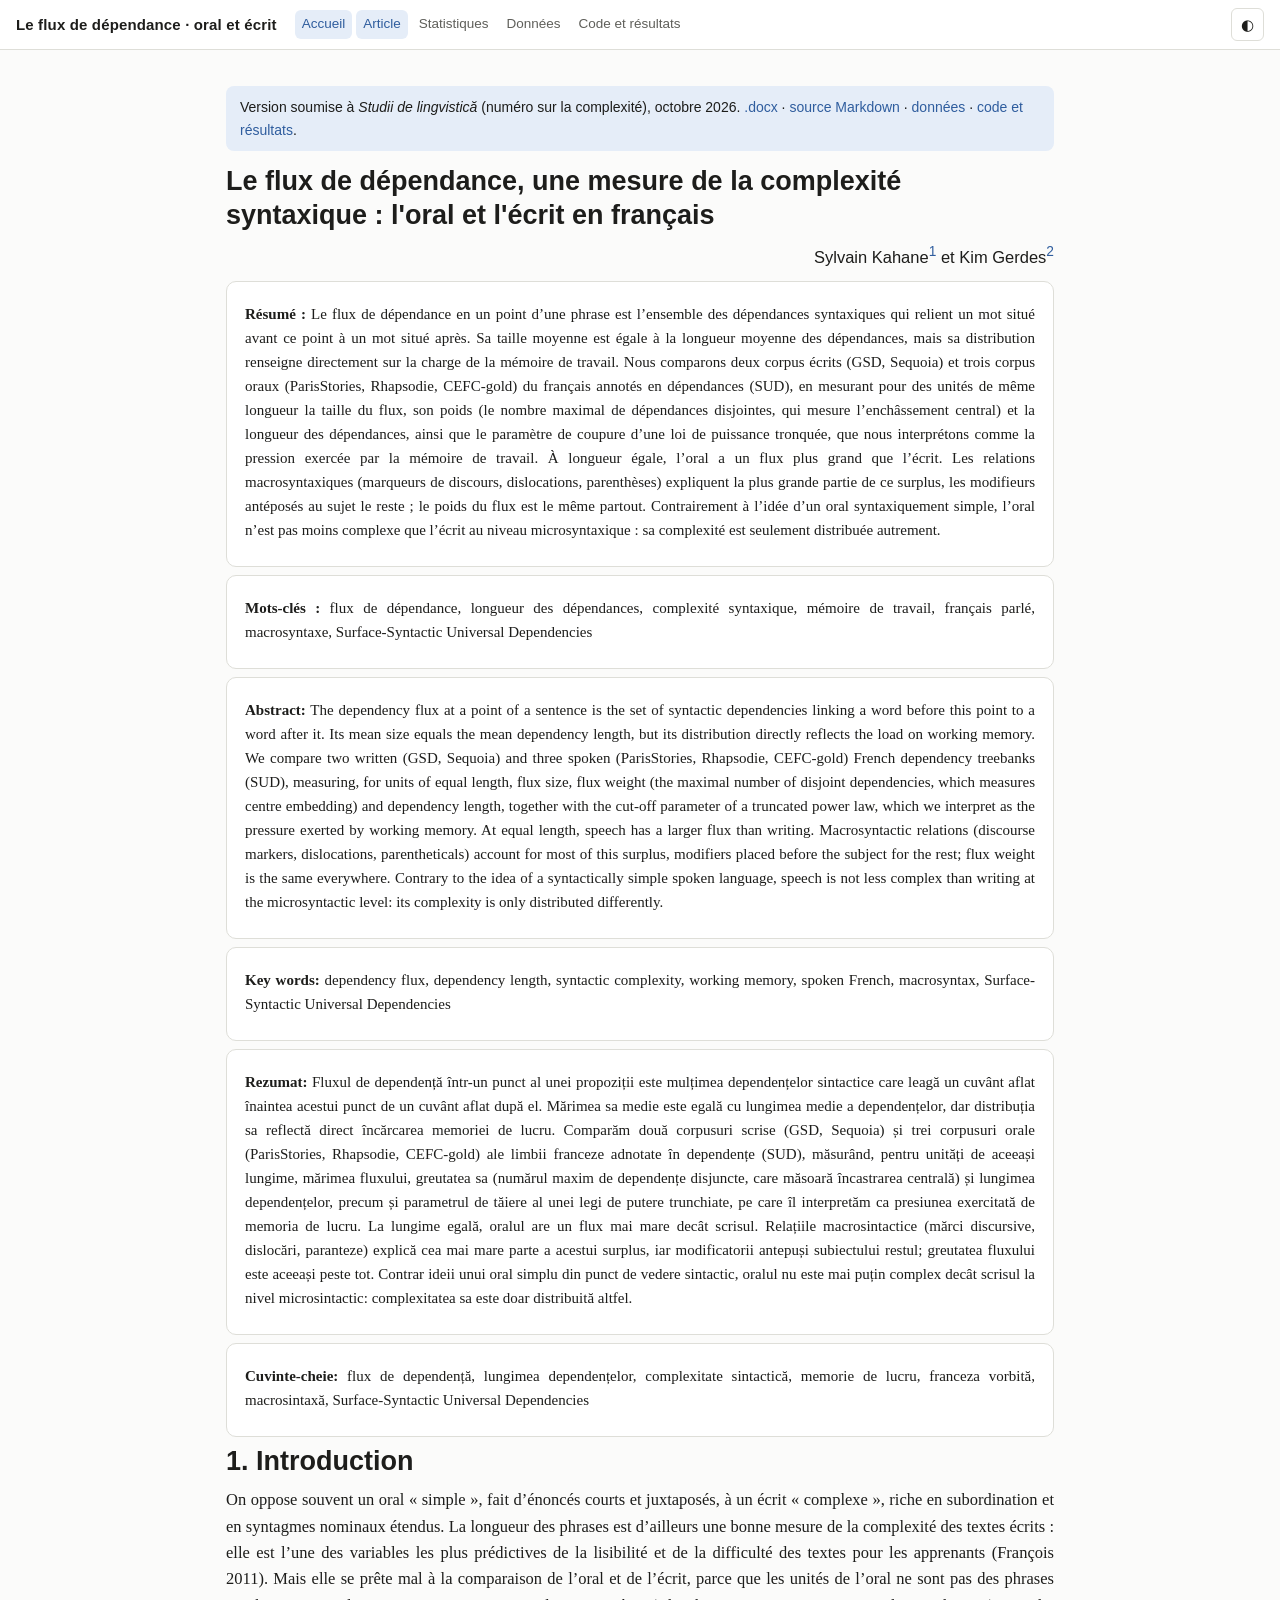
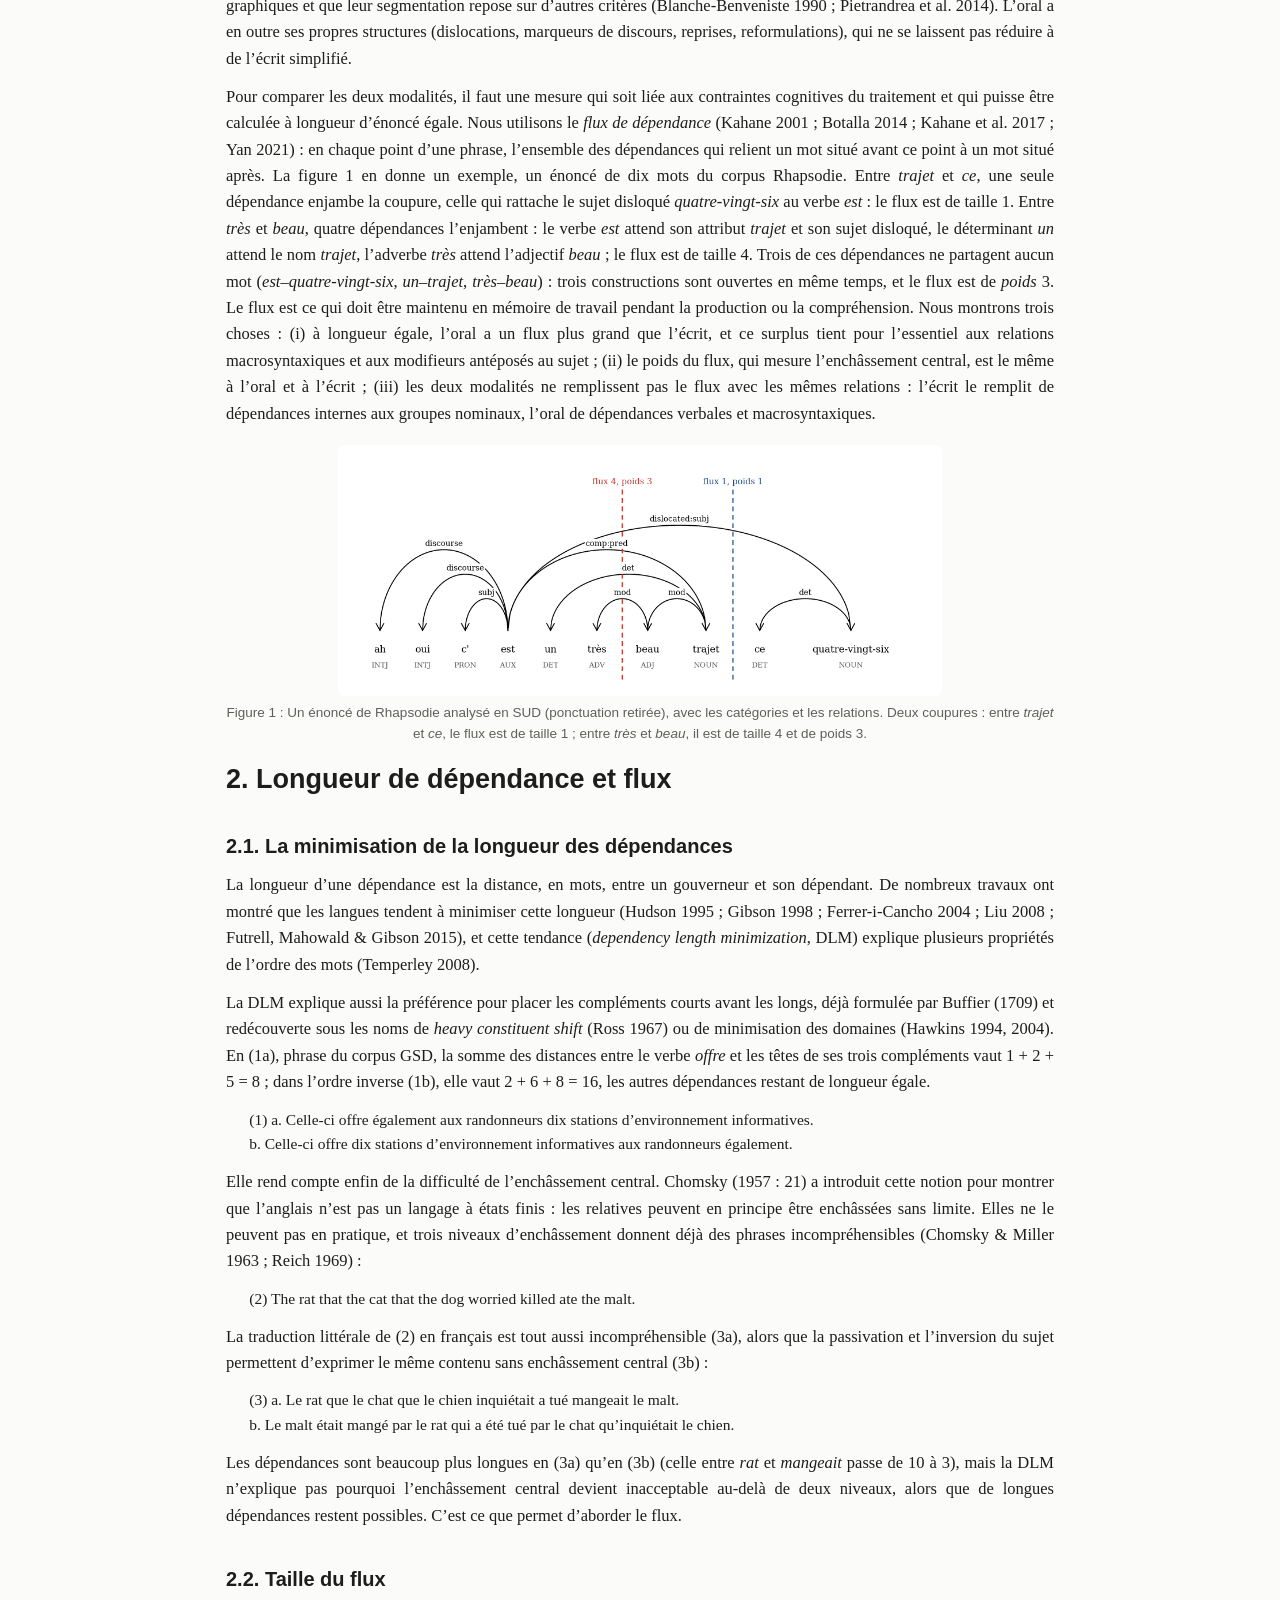
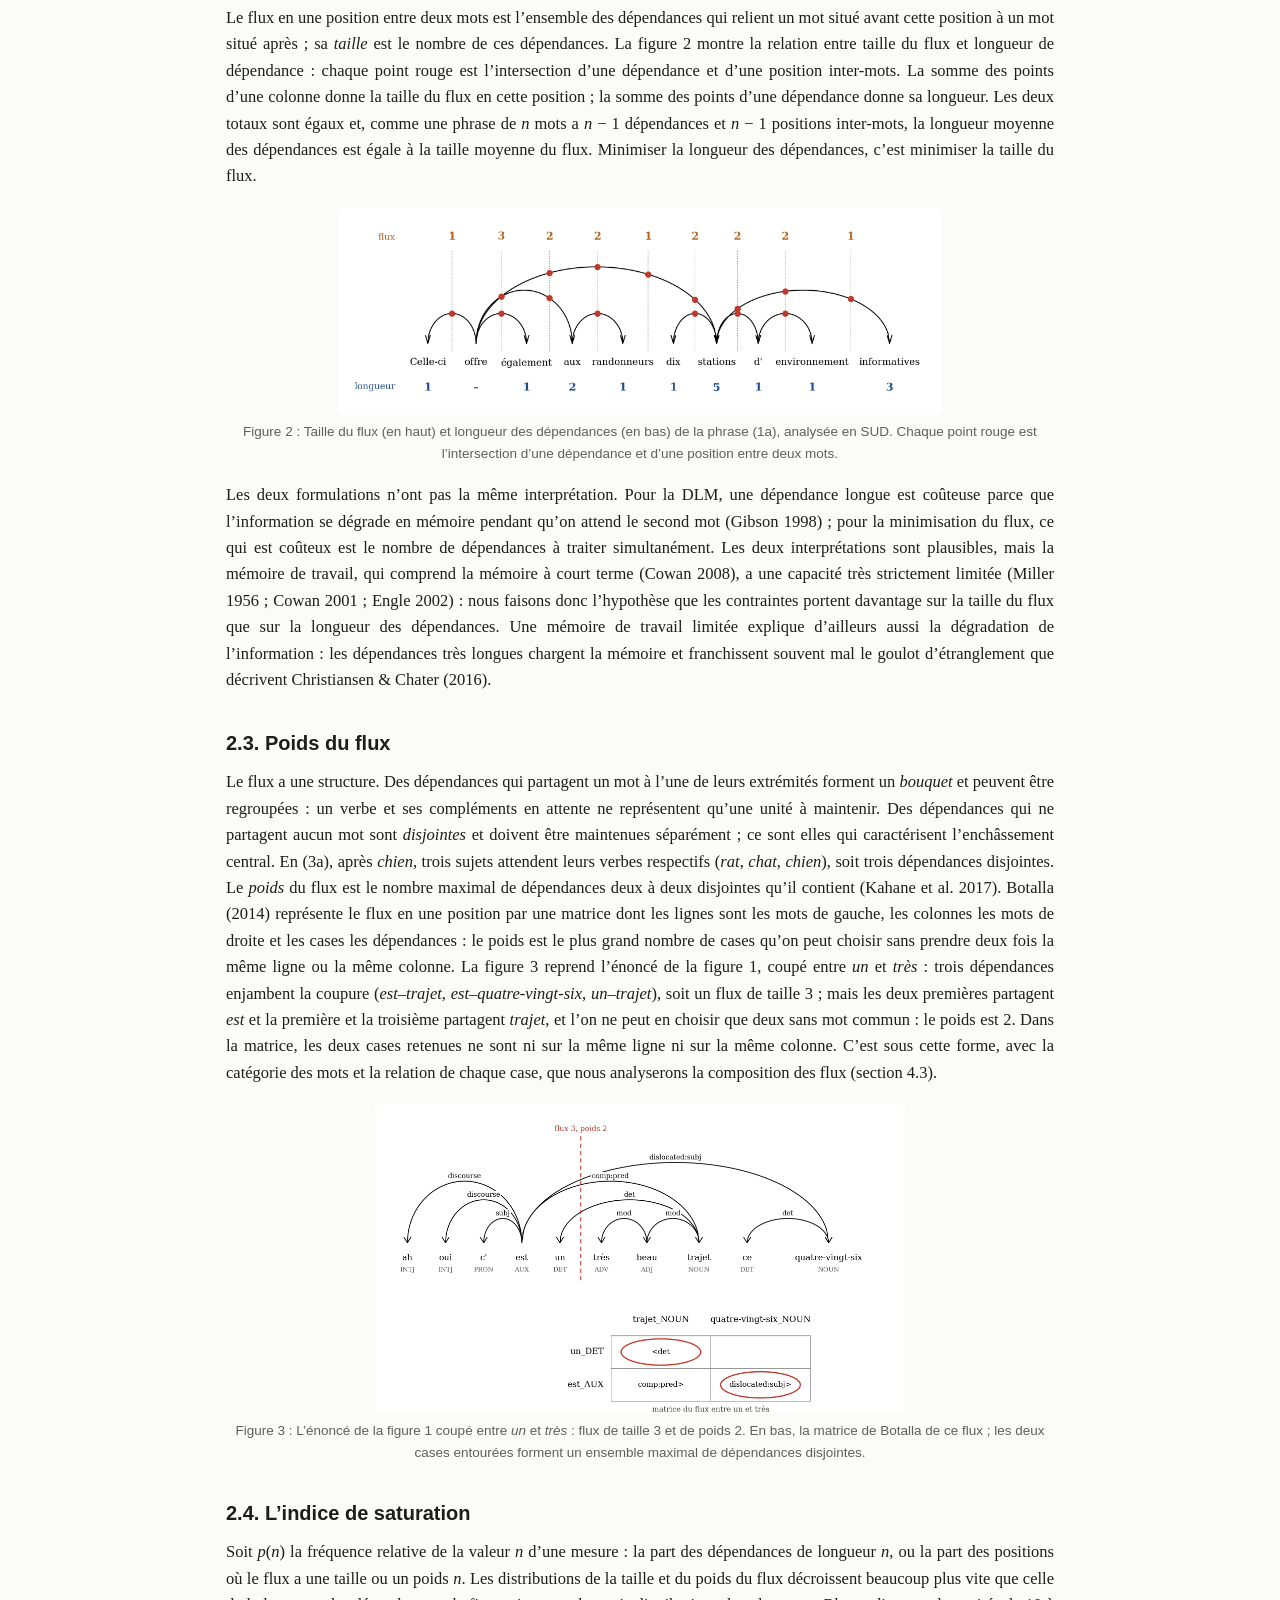
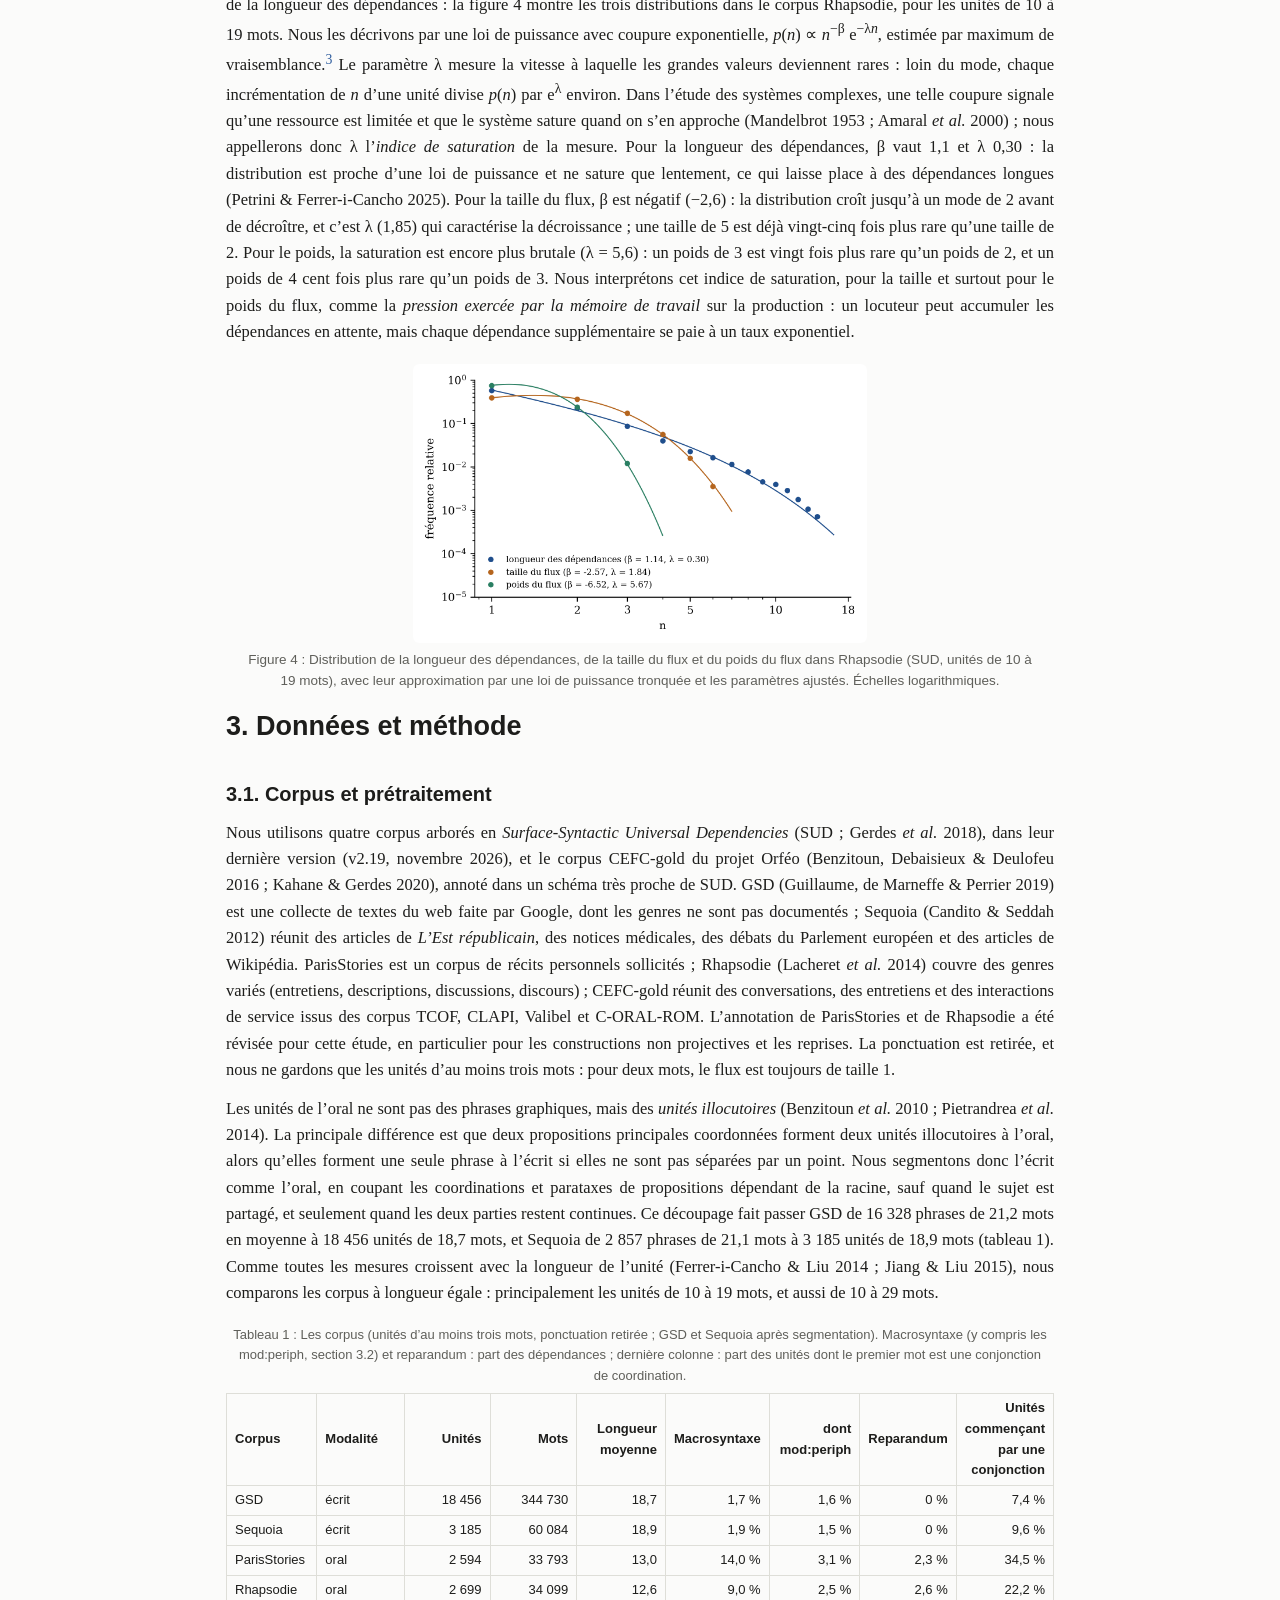
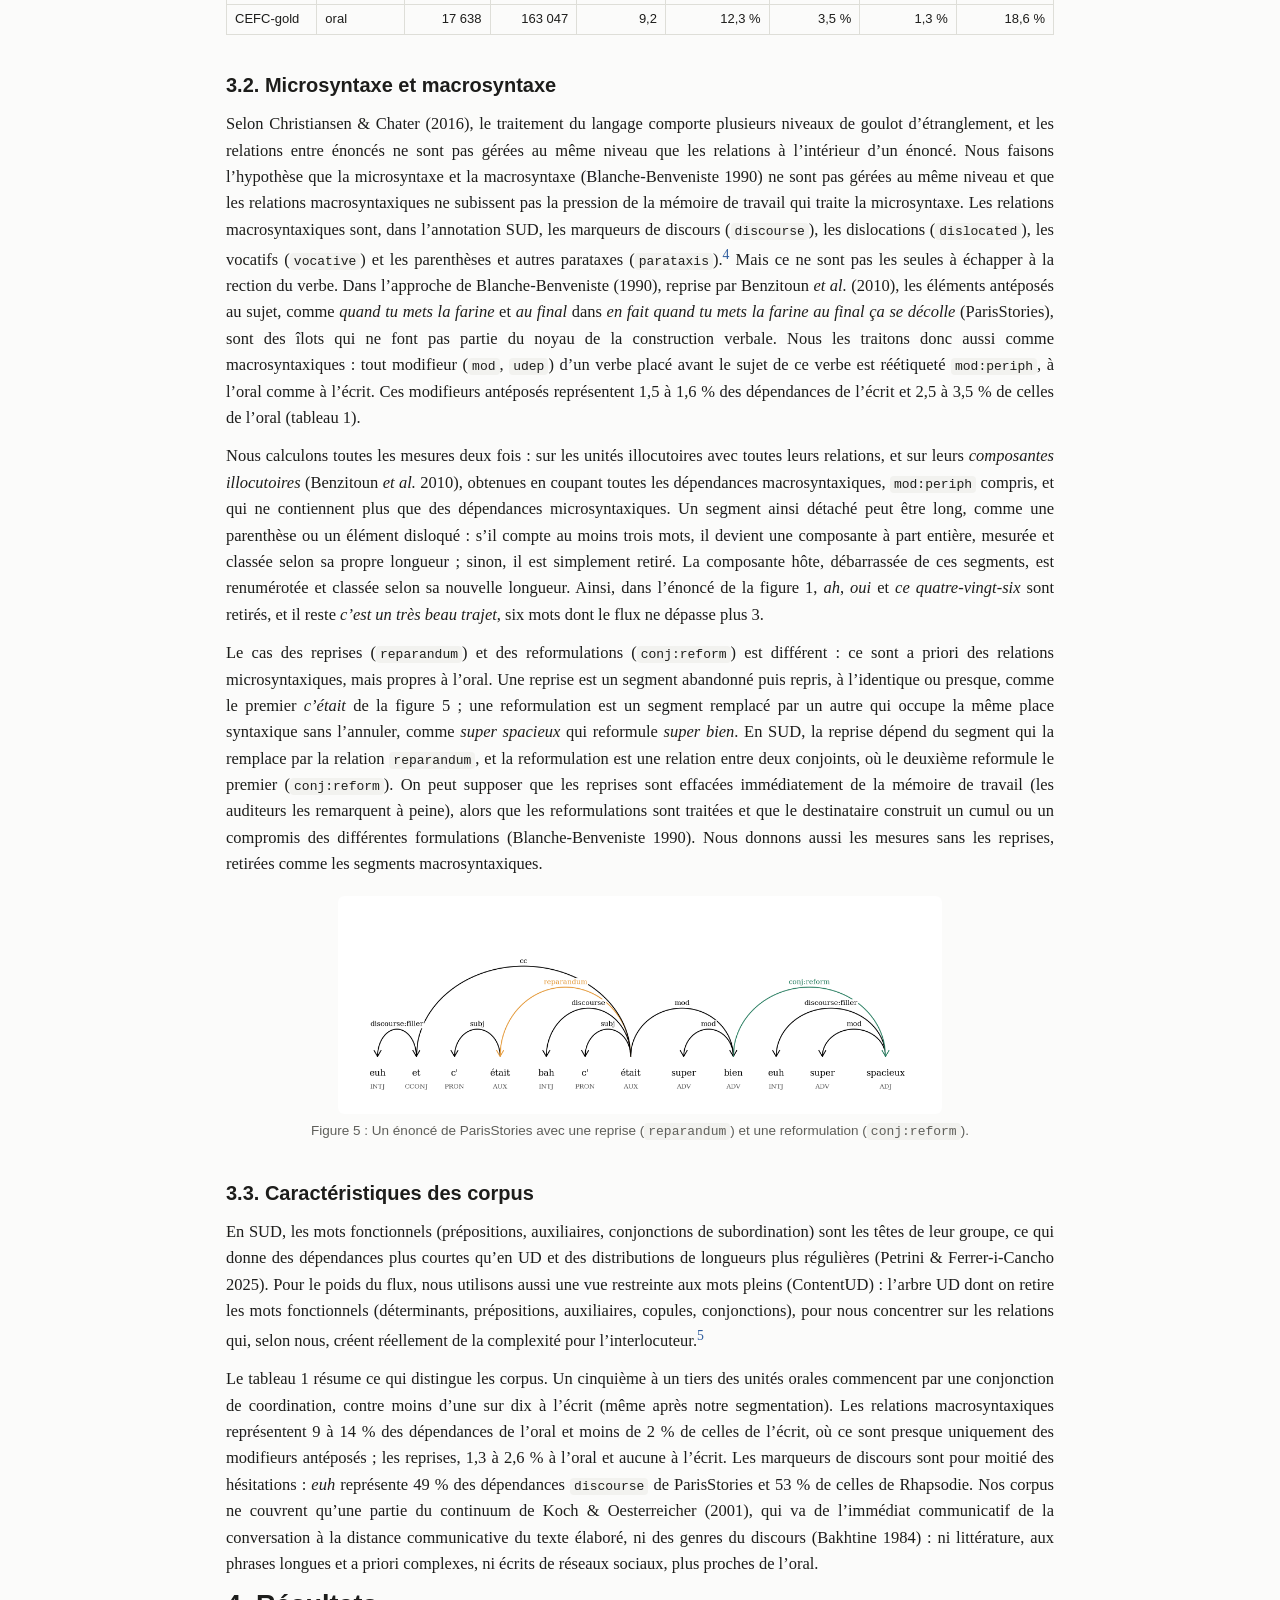
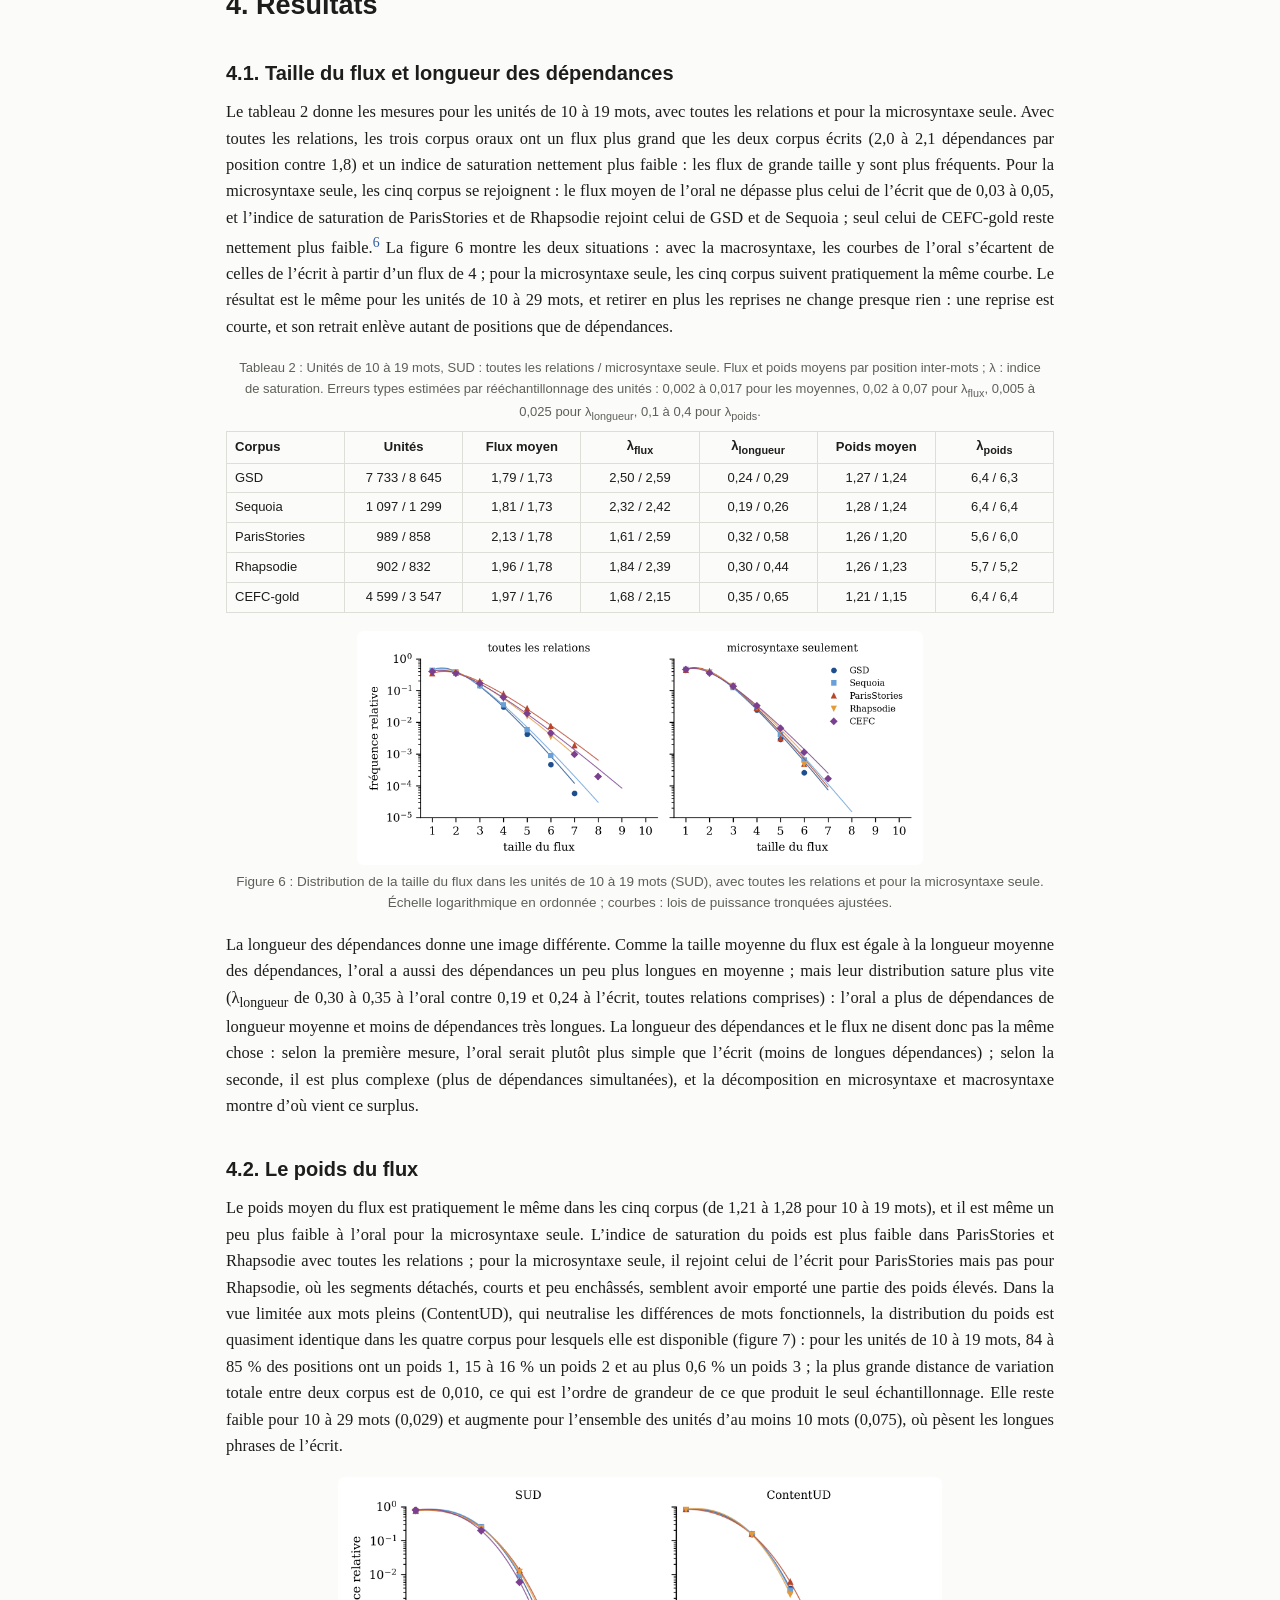
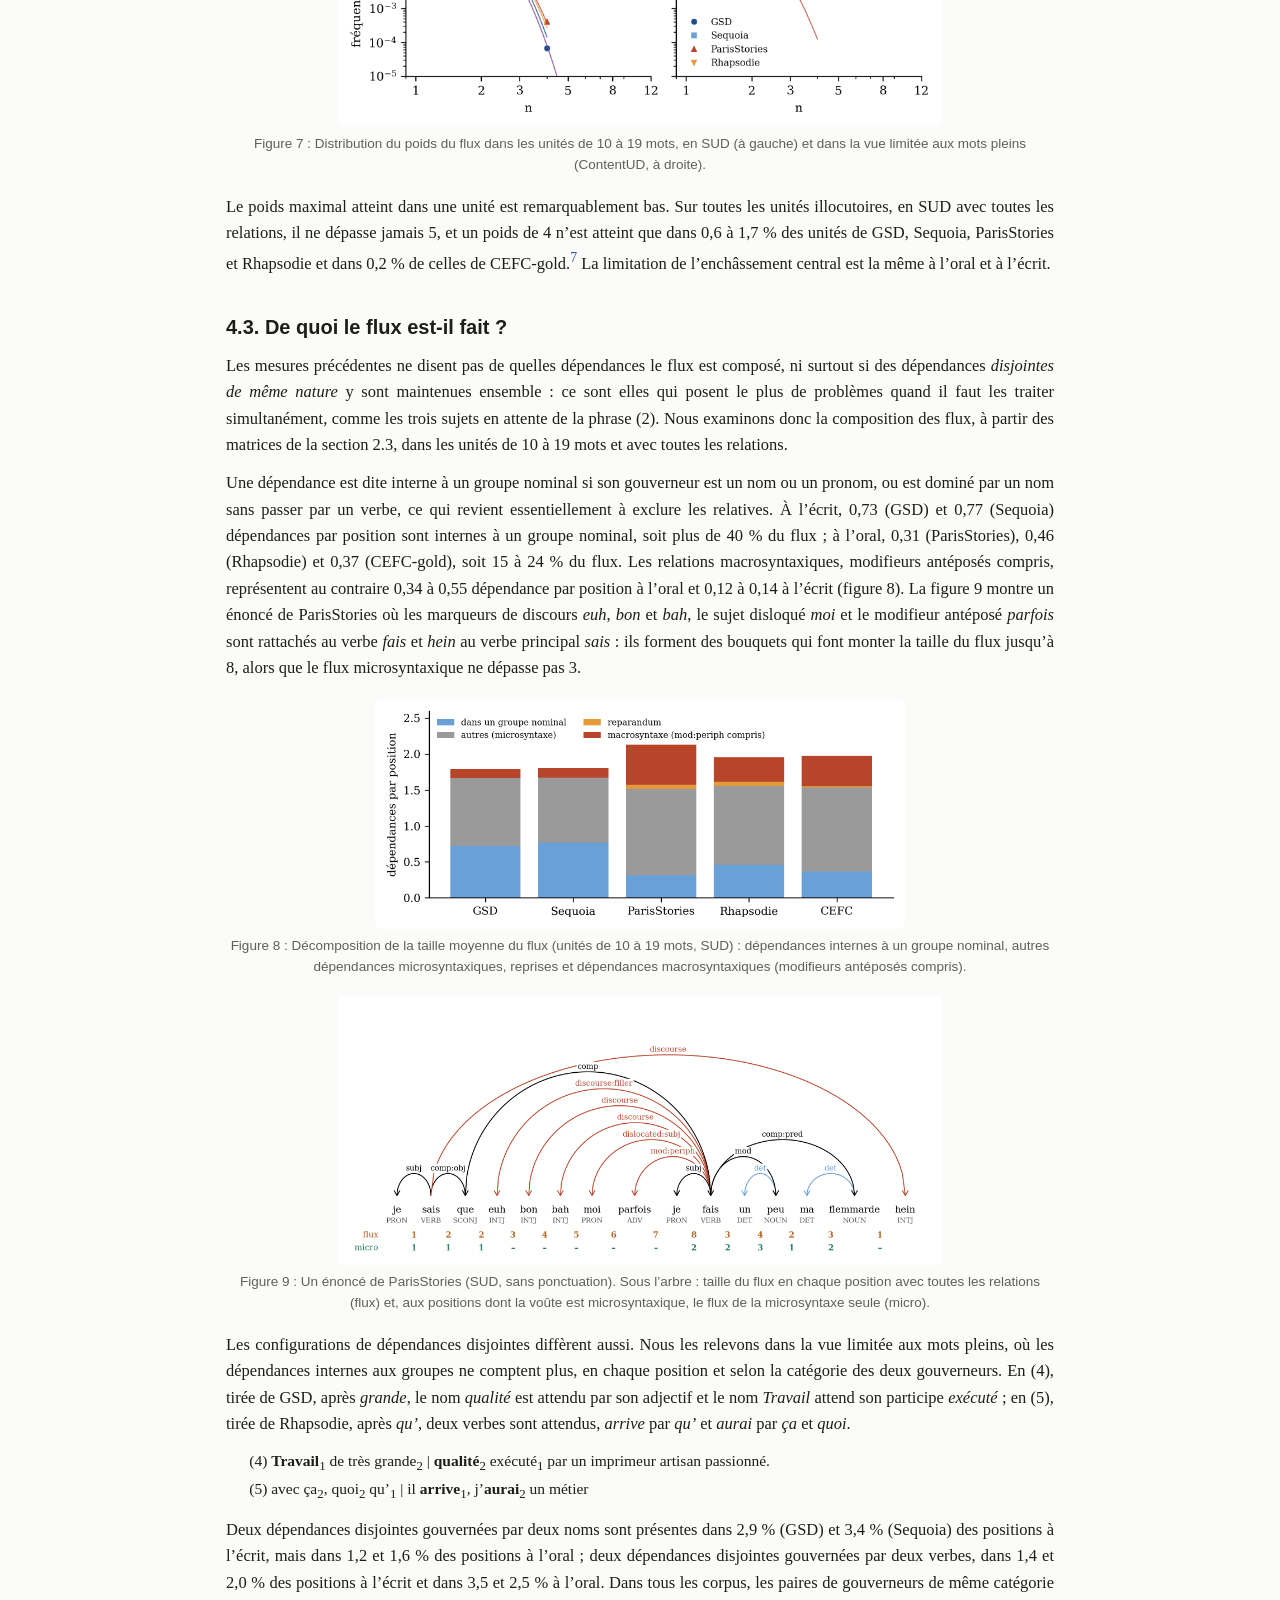
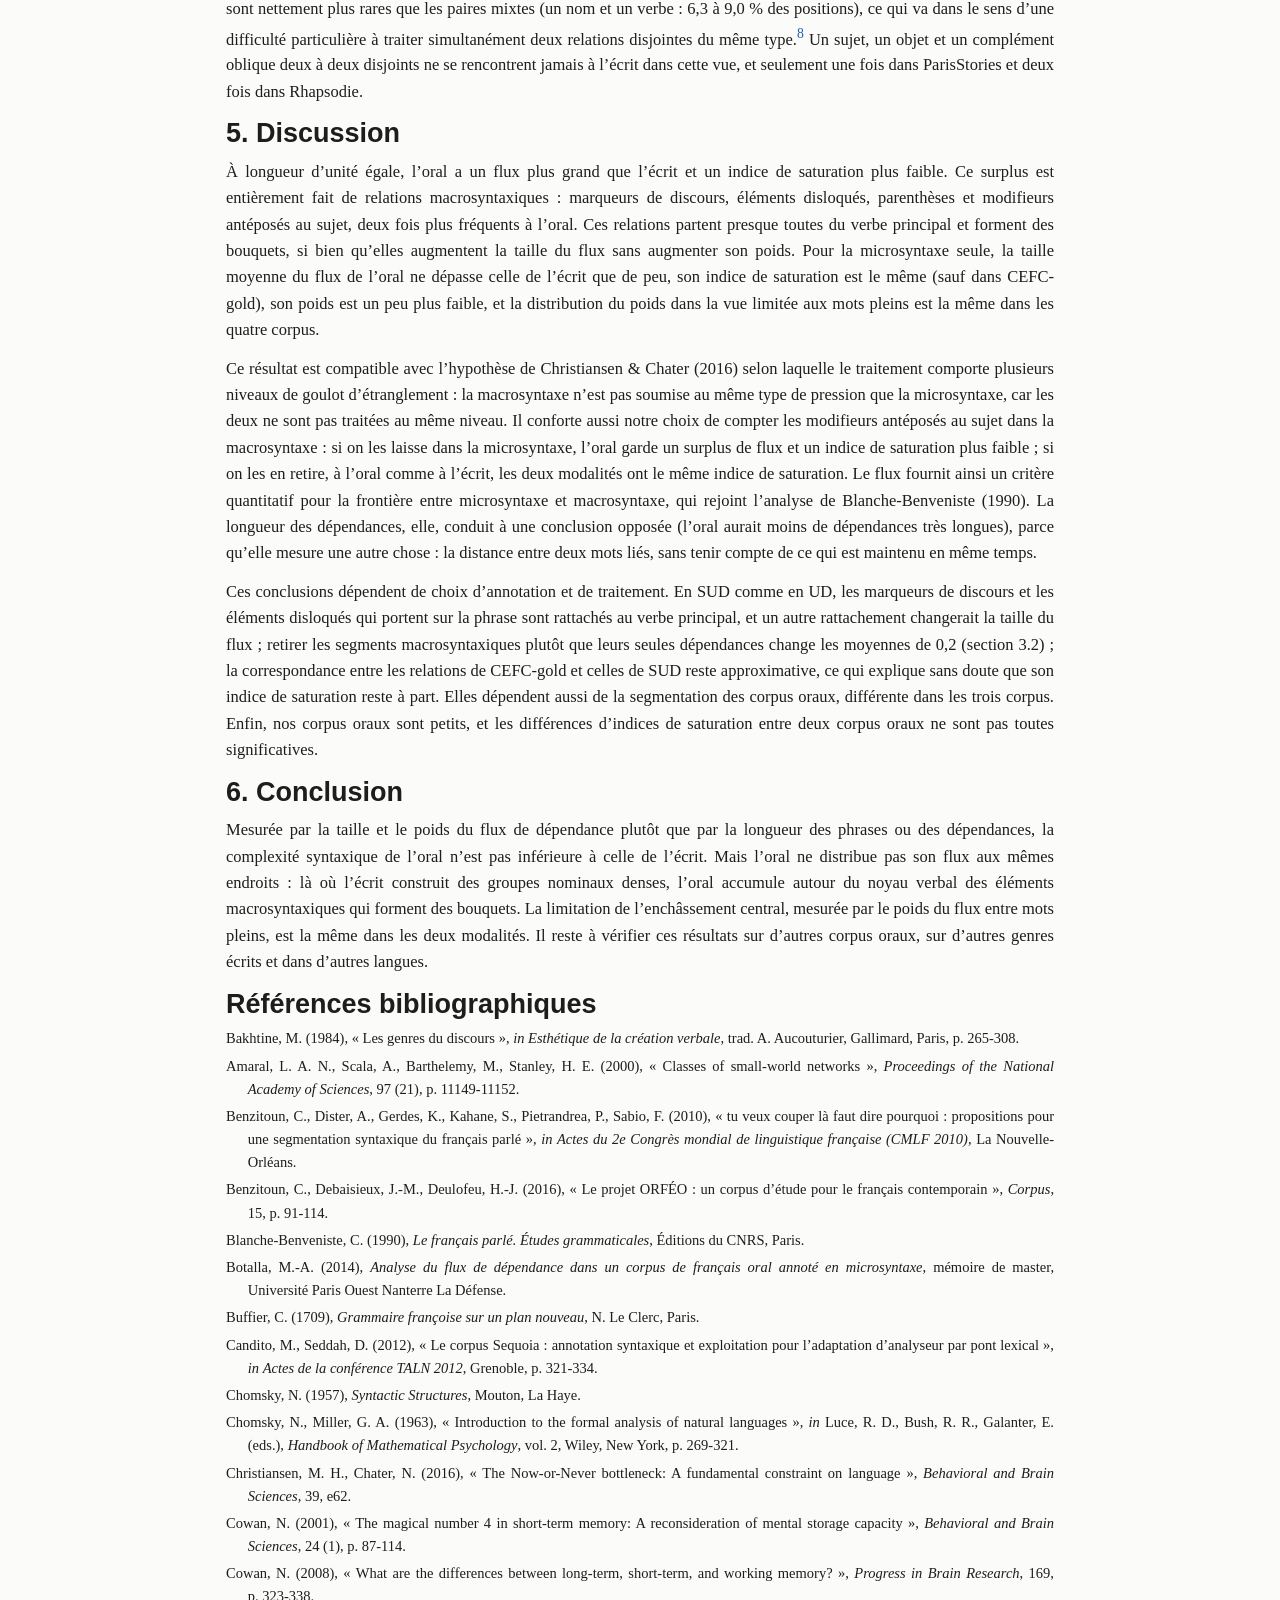
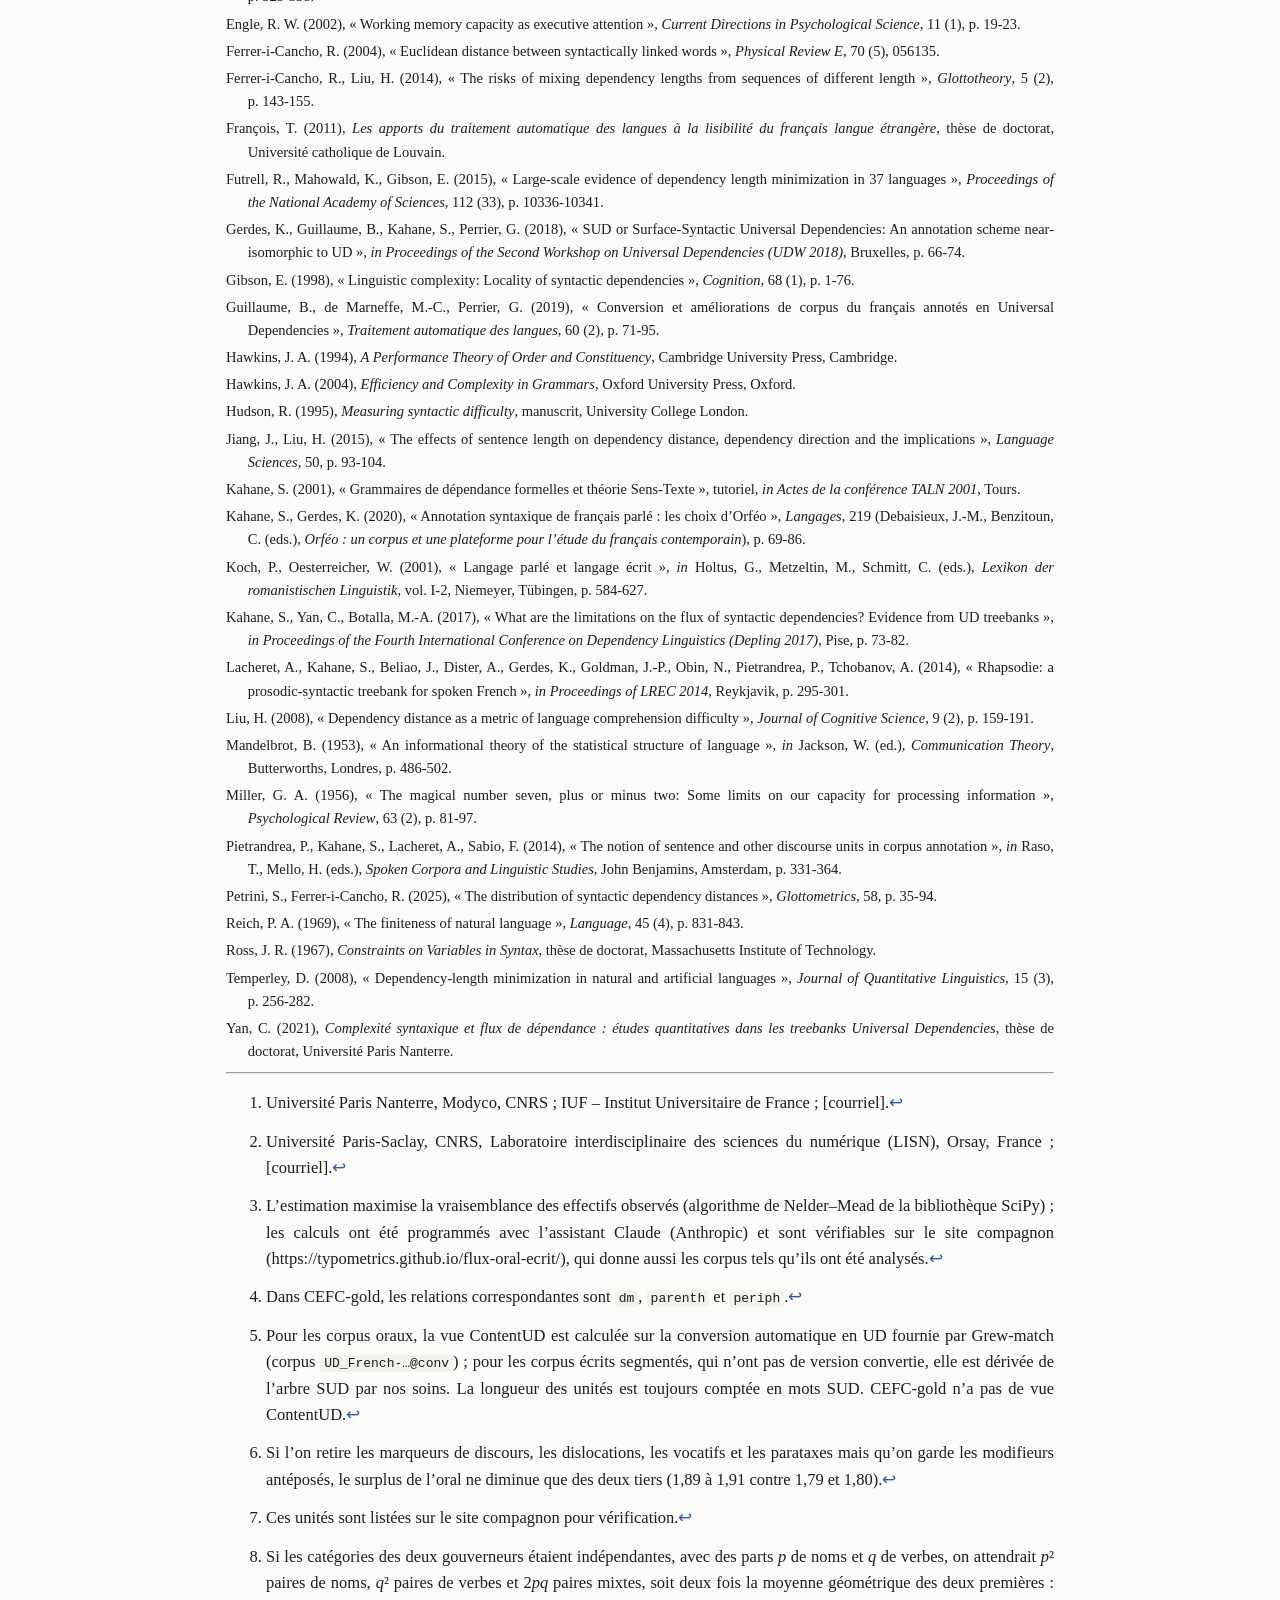
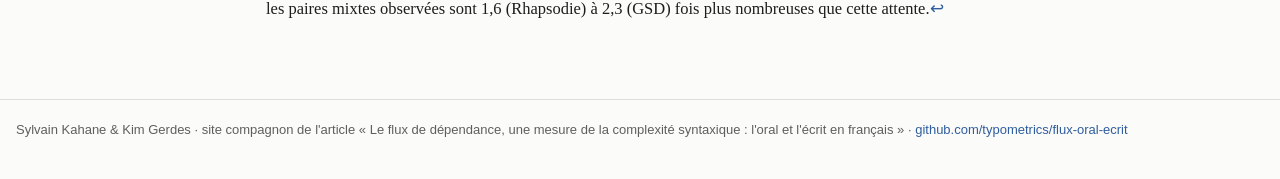
==== article/index.html @ f62b186f "Companion site of « Le flux de dépendance : l'oral et l'écrit en français » (article, data, code, re" ====
<!doctype html>
<html lang="fr">
<head>
<meta charset="utf-8"><meta name="viewport" content="width=device-width,initial-scale=1">
<title>Le flux de dépendance, une mesure de la complexité syntaxique : l'oral et l'écrit en français</title>
<link rel="stylesheet" href="../assets/style.css">
<script src="../assets/build.js"></script>
<script src="../assets/common.js"></script>

<style>
  .paper p { text-align: justify; hyphens: auto; }
  .paper img { max-width: 100%; display: block; margin: 0 auto; background: #fff; border-radius: 6px; }
  .paper .authors p { text-align: right; font-family: var(--sans); }
  .paper .abstract { font-size: 15px; margin: 8px 0; }
  .paper .ex { margin: 12px 0 12px 1.5em; font-size: 15.5px; }
  .paper .refs p { padding-left: 1.5em; text-indent: -1.5em; font-size: 14.5px; margin: 4px 0; }
  .paper table { border-collapse: collapse; font-family: var(--sans); font-size: 13px; margin: 10px auto; }
  .paper table td, .paper table th { border: 1px solid var(--border); padding: 4px 8px; }
  .paper table caption { caption-side: top; font-family: var(--sans); font-size: 13px; color: var(--muted); padding: 6px; }
  .paper figcaption { text-align: center; }
  .paper section.footnotes { font-size: 14px; border-top: 1px solid var(--border); margin-top: 24px; }
  table.t { border-collapse: collapse; font-family: var(--sans); font-size: 14px; }
  table.t td, table.t th { border: 1px solid var(--border); padding: 4px 10px; text-align: left; vertical-align: top; }
</style>
</head>
<body>
<main class="narrow paper">
<div class="note" style="font-family:var(--sans)">Version soumise à <i>Studii de lingvistică</i> (numéro sur la complexité), octobre 2026. <a href="article_flux_oral_ecrit.docx">.docx</a> · <a href="article.md">source Markdown</a> · <a href="../data/index.html">données</a> · <a href="../code/index.html">code et résultats</a>.</div><h1>Le flux de dépendance, une mesure de la complexité syntaxique : l'oral et l'écrit en français</h1>
<div class="authors">
<p>Sylvain Kahane<a href="#fn1" class="footnote-ref" id="fnref1" role="doc-noteref"><sup>1</sup></a> et Kim Gerdes<a href="#fn2" class="footnote-ref" id="fnref2" role="doc-noteref"><sup>2</sup></a></p>
</div>
<div class="abstract">
<p><strong>Résumé :</strong> Le flux de dépendance en un point d’une phrase est l’ensemble des dépendances syntaxiques qui relient un mot situé avant ce point à un mot situé après. Sa taille moyenne est égale à la longueur moyenne des dépendances, mais sa distribution renseigne directement sur la charge de la mémoire de travail. Nous comparons deux corpus écrits (GSD, Sequoia) et trois corpus oraux (ParisStories, Rhapsodie, CEFC-gold) du français annotés en dépendances (SUD), en mesurant pour des unités de même longueur la taille du flux, son poids (le nombre maximal de dépendances disjointes, qui mesure l’enchâssement central) et la longueur des dépendances, ainsi que le paramètre de coupure d’une loi de puissance tronquée, que nous interprétons comme la pression exercée par la mémoire de travail. À longueur égale, l’oral a un flux plus grand que l’écrit. Les relations macrosyntaxiques (marqueurs de discours, dislocations, parenthèses) expliquent la plus grande partie de ce surplus, les modifieurs antéposés au sujet le reste ; le poids du flux est le même partout. Contrairement à l’idée d’un oral syntaxiquement simple, l’oral n’est pas moins complexe que l’écrit au niveau microsyntaxique : sa complexité est seulement distribuée autrement.</p>
</div>
<div class="abstract">
<p><strong>Mots-clés :</strong> flux de dépendance, longueur des dépendances, complexité syntaxique, mémoire de travail, français parlé, macrosyntaxe, Surface-Syntactic Universal Dependencies</p>
</div>
<div class="abstract">
<p><strong>Abstract:</strong> The dependency flux at a point of a sentence is the set of syntactic dependencies linking a word before this point to a word after it. Its mean size equals the mean dependency length, but its distribution directly reflects the load on working memory. We compare two written (GSD, Sequoia) and three spoken (ParisStories, Rhapsodie, CEFC-gold) French dependency treebanks (SUD), measuring, for units of equal length, flux size, flux weight (the maximal number of disjoint dependencies, which measures centre embedding) and dependency length, together with the cut-off parameter of a truncated power law, which we interpret as the pressure exerted by working memory. At equal length, speech has a larger flux than writing. Macrosyntactic relations (discourse markers, dislocations, parentheticals) account for most of this surplus, modifiers placed before the subject for the rest; flux weight is the same everywhere. Contrary to the idea of a syntactically simple spoken language, speech is not less complex than writing at the microsyntactic level: its complexity is only distributed differently.</p>
</div>
<div class="abstract">
<p><strong>Key words:</strong> dependency flux, dependency length, syntactic complexity, working memory, spoken French, macrosyntax, Surface-Syntactic Universal Dependencies</p>
</div>
<div class="abstract">
<p><strong>Rezumat:</strong> Fluxul de dependență într-un punct al unei propoziții este mulțimea dependențelor sintactice care leagă un cuvânt aflat înaintea acestui punct de un cuvânt aflat după el. Mărimea sa medie este egală cu lungimea medie a dependențelor, dar distribuția sa reflectă direct încărcarea memoriei de lucru. Comparăm două corpusuri scrise (GSD, Sequoia) și trei corpusuri orale (ParisStories, Rhapsodie, CEFC-gold) ale limbii franceze adnotate în dependențe (SUD), măsurând, pentru unități de aceeași lungime, mărimea fluxului, greutatea sa (numărul maxim de dependențe disjuncte, care măsoară încastrarea centrală) și lungimea dependențelor, precum și parametrul de tăiere al unei legi de putere trunchiate, pe care îl interpretăm ca presiunea exercitată de memoria de lucru. La lungime egală, oralul are un flux mai mare decât scrisul. Relațiile macrosintactice (mărci discursive, dislocări, paranteze) explică cea mai mare parte a acestui surplus, iar modificatorii antepuși subiectului restul; greutatea fluxului este aceeași peste tot. Contrar ideii unui oral simplu din punct de vedere sintactic, oralul nu este mai puțin complex decât scrisul la nivel microsintactic: complexitatea sa este doar distribuită altfel.</p>
</div>
<div class="abstract">
<p><strong>Cuvinte-cheie:</strong> flux de dependență, lungimea dependențelor, complexitate sintactică, memorie de lucru, franceza vorbită, macrosintaxă, Surface-Syntactic Universal Dependencies</p>
</div>
<h1 id="introduction">1. Introduction</h1>
<p>On oppose souvent un oral « simple », fait d’énoncés courts et juxtaposés, à un écrit « complexe », riche en subordination et en syntagmes nominaux étendus. La longueur des phrases est d’ailleurs une bonne mesure de la complexité des textes écrits : elle est l’une des variables les plus prédictives de la lisibilité et de la difficulté des textes pour les apprenants (François 2011). Mais elle se prête mal à la comparaison de l’oral et de l’écrit, parce que les unités de l’oral ne sont pas des phrases graphiques et que leur segmentation repose sur d’autres critères (Blanche-Benveniste 1990 ; Pietrandrea et al. 2014). L’oral a en outre ses propres structures (dislocations, marqueurs de discours, reprises, reformulations), qui ne se laissent pas réduire à de l’écrit simplifié.</p>
<p>Pour comparer les deux modalités, il faut une mesure qui soit liée aux contraintes cognitives du traitement et qui puisse être calculée à longueur d’énoncé égale. Nous utilisons le <em>flux de dépendance</em> (Kahane 2001 ; Botalla 2014 ; Kahane et al. 2017 ; Yan 2021) : en chaque point d’une phrase, l’ensemble des dépendances qui relient un mot situé avant ce point à un mot situé après. La figure 1 en donne un exemple, un énoncé de dix mots du corpus Rhapsodie. Entre <em>trajet</em> et <em>ce</em>, une seule dépendance enjambe la coupure, celle qui rattache le sujet disloqué <em>quatre-vingt-six</em> au verbe <em>est</em> : le flux est de taille 1. Entre <em>très</em> et <em>beau</em>, quatre dépendances l’enjambent : le verbe <em>est</em> attend son attribut <em>trajet</em> et son sujet disloqué, le déterminant <em>un</em> attend le nom <em>trajet</em>, l’adverbe <em>très</em> attend l’adjectif <em>beau</em> ; le flux est de taille 4. Trois de ces dépendances ne partagent aucun mot (<em>est</em>–<em>quatre-vingt-six</em>, <em>un</em>–<em>trajet</em>, <em>très</em>–<em>beau</em>) : trois constructions sont ouvertes en même temps, et le flux est de <em>poids</em> 3. Le flux est ce qui doit être maintenu en mémoire de travail pendant la production ou la compréhension. Nous montrons trois choses : (i) à longueur égale, l’oral a un flux plus grand que l’écrit, et ce surplus tient pour l’essentiel aux relations macrosyntaxiques et aux modifieurs antéposés au sujet ; (ii) le poids du flux, qui mesure l’enchâssement central, est le même à l’oral et à l’écrit ; (iii) les deux modalités ne remplissent pas le flux avec les mêmes relations : l’écrit le remplit de dépendances internes aux groupes nominaux, l’oral de dépendances verbales et macrosyntaxiques.</p>
<figure>
<img src="fig/fig_exemple.png" style="width:16cm" alt="Figure 1 : Un énoncé de Rhapsodie analysé en SUD (ponctuation retirée), avec les catégories et les relations. Deux coupures : entre trajet et ce, le flux est de taille 1 ; entre très et beau, il est de taille 4 et de poids 3." />
<figcaption aria-hidden="true">Figure 1 : Un énoncé de Rhapsodie analysé en SUD (ponctuation retirée), avec les catégories et les relations. Deux coupures : entre <em>trajet</em> et <em>ce</em>, le flux est de taille 1 ; entre <em>très</em> et <em>beau</em>, il est de taille 4 et de poids 3.</figcaption>
</figure>
<h1 id="longueur-de-dépendance-et-flux">2. Longueur de dépendance et flux</h1>
<h2 id="la-minimisation-de-la-longueur-des-dépendances">2.1. La minimisation de la longueur des dépendances</h2>
<p>La longueur d’une dépendance est la distance, en mots, entre un gouverneur et son dépendant. De nombreux travaux ont montré que les langues tendent à minimiser cette longueur (Hudson 1995 ; Gibson 1998 ; Ferrer-i-Cancho 2004 ; Liu 2008 ; Futrell, Mahowald &amp; Gibson 2015), et cette tendance (<em>dependency length minimization</em>, DLM) explique plusieurs propriétés de l’ordre des mots (Temperley 2008).</p>
<p>La DLM explique aussi la préférence pour placer les compléments courts avant les longs, déjà formulée par Buffier (1709) et redécouverte sous les noms de <em>heavy constituent shift</em> (Ross 1967) ou de minimisation des domaines (Hawkins 1994, 2004). En (1a), phrase du corpus GSD, la somme des distances entre le verbe <em>offre</em> et les têtes de ses trois compléments vaut 1 + 2 + 5 = 8 ; dans l’ordre inverse (1b), elle vaut 2 + 6 + 8 = 16, les autres dépendances restant de longueur égale.</p>
<div class="ex">
<p>(1) a. Celle-ci offre également aux randonneurs dix stations d’environnement informatives.<br />
b. Celle-ci offre dix stations d’environnement informatives aux randonneurs également.</p>
</div>
<p>Elle rend compte enfin de la difficulté de l’enchâssement central. Chomsky (1957 : 21) a introduit cette notion pour montrer que l’anglais n’est pas un langage à états finis : les relatives peuvent en principe être enchâssées sans limite. Elles ne le peuvent pas en pratique, et trois niveaux d’enchâssement donnent déjà des phrases incompréhensibles (Chomsky &amp; Miller 1963 ; Reich 1969) :</p>
<div class="ex">
<p>(2) The rat that the cat that the dog worried killed ate the malt.</p>
</div>
<p>La traduction littérale de (2) en français est tout aussi incompréhensible (3a), alors que la passivation et l’inversion du sujet permettent d’exprimer le même contenu sans enchâssement central (3b) :</p>
<div class="ex">
<p>(3) a. Le rat que le chat que le chien inquiétait a tué mangeait le malt.<br />
b. Le malt était mangé par le rat qui a été tué par le chat qu’inquiétait le chien.</p>
</div>
<p>Les dépendances sont beaucoup plus longues en (3a) qu’en (3b) (celle entre <em>rat</em> et <em>mangeait</em> passe de 10 à 3), mais la DLM n’explique pas pourquoi l’enchâssement central devient inacceptable au-delà de deux niveaux, alors que de longues dépendances restent possibles. C’est ce que permet d’aborder le flux.</p>
<h2 id="taille-du-flux">2.2. Taille du flux</h2>
<p>Le flux en une position entre deux mots est l’ensemble des dépendances qui relient un mot situé avant cette position à un mot situé après ; sa <em>taille</em> est le nombre de ces dépendances. La figure 2 montre la relation entre taille du flux et longueur de dépendance : chaque point rouge est l’intersection d’une dépendance et d’une position inter-mots. La somme des points d’une colonne donne la taille du flux en cette position ; la somme des points d’une dépendance donne sa longueur. Les deux totaux sont égaux et, comme une phrase de <em>n</em> mots a <em>n</em> − 1 dépendances et <em>n</em> − 1 positions inter-mots, la longueur moyenne des dépendances est égale à la taille moyenne du flux. Minimiser la longueur des dépendances, c’est minimiser la taille du flux.</p>
<figure>
<img src="fig/fig1_points.png" style="width:16cm" alt="Figure 2 : Taille du flux (en haut) et longueur des dépendances (en bas) de la phrase (1a), analysée en SUD. Chaque point rouge est l’intersection d’une dépendance et d’une position entre deux mots." />
<figcaption aria-hidden="true">Figure 2 : Taille du flux (en haut) et longueur des dépendances (en bas) de la phrase (1a), analysée en SUD. Chaque point rouge est l’intersection d’une dépendance et d’une position entre deux mots.</figcaption>
</figure>
<p>Les deux formulations n’ont pas la même interprétation. Pour la DLM, une dépendance longue est coûteuse parce que l’information se dégrade en mémoire pendant qu’on attend le second mot (Gibson 1998) ; pour la minimisation du flux, ce qui est coûteux est le nombre de dépendances à traiter simultanément. Les deux interprétations sont plausibles, mais la mémoire de travail, qui comprend la mémoire à court terme (Cowan 2008), a une capacité très strictement limitée (Miller 1956 ; Cowan 2001 ; Engle 2002) : nous faisons donc l’hypothèse que les contraintes portent davantage sur la taille du flux que sur la longueur des dépendances. Une mémoire de travail limitée explique d’ailleurs aussi la dégradation de l’information : les dépendances très longues chargent la mémoire et franchissent souvent mal le goulot d’étranglement que décrivent Christiansen &amp; Chater (2016).</p>
<h2 id="poids-du-flux">2.3. Poids du flux</h2>
<p>Le flux a une structure. Des dépendances qui partagent un mot à l’une de leurs extrémités forment un <em>bouquet</em> et peuvent être regroupées : un verbe et ses compléments en attente ne représentent qu’une unité à maintenir. Des dépendances qui ne partagent aucun mot sont <em>disjointes</em> et doivent être maintenues séparément ; ce sont elles qui caractérisent l’enchâssement central. En (3a), après <em>chien</em>, trois sujets attendent leurs verbes respectifs (<em>rat</em>, <em>chat</em>, <em>chien</em>), soit trois dépendances disjointes. Le <em>poids</em> du flux est le nombre maximal de dépendances deux à deux disjointes qu’il contient (Kahane et al. 2017). Botalla (2014) représente le flux en une position par une matrice dont les lignes sont les mots de gauche, les colonnes les mots de droite et les cases les dépendances : le poids est le plus grand nombre de cases qu’on peut choisir sans prendre deux fois la même ligne ou la même colonne. La figure 3 reprend l’énoncé de la figure 1, coupé entre <em>un</em> et <em>très</em> : trois dépendances enjambent la coupure (<em>est</em>–<em>trajet</em>, <em>est</em>–<em>quatre-vingt-six</em>, <em>un</em>–<em>trajet</em>), soit un flux de taille 3 ; mais les deux premières partagent <em>est</em> et la première et la troisième partagent <em>trajet</em>, et l’on ne peut en choisir que deux sans mot commun : le poids est 2. Dans la matrice, les deux cases retenues ne sont ni sur la même ligne ni sur la même colonne. C’est sous cette forme, avec la catégorie des mots et la relation de chaque case, que nous analyserons la composition des flux (section 4.3).</p>
<figure>
<img src="fig/fig_poids.png" style="width:14cm" alt="Figure 3 : L’énoncé de la figure 1 coupé entre un et très : flux de taille 3 et de poids 2. En bas, la matrice de Botalla de ce flux ; les deux cases entourées forment un ensemble maximal de dépendances disjointes." />
<figcaption aria-hidden="true">Figure 3 : L’énoncé de la figure 1 coupé entre <em>un</em> et <em>très</em> : flux de taille 3 et de poids 2. En bas, la matrice de Botalla de ce flux ; les deux cases entourées forment un ensemble maximal de dépendances disjointes.</figcaption>
</figure>
<h2 id="lindice-de-saturation">2.4. L’indice de saturation</h2>
<p>Soit <em>p</em>(<em>n</em>) la fréquence relative de la valeur <em>n</em> d’une mesure : la part des dépendances de longueur <em>n</em>, ou la part des positions où le flux a une taille ou un poids <em>n</em>. Les distributions de la taille et du poids du flux décroissent beaucoup plus vite que celle de la longueur des dépendances : la figure 4 montre les trois distributions dans le corpus Rhapsodie, pour les unités de 10 à 19 mots. Nous les décrivons par une loi de puissance avec coupure exponentielle, <em>p</em>(<em>n</em>) ∝ <em>n</em><sup>−β</sup> e<sup>−λ<em>n</em></sup>, estimée par maximum de vraisemblance.<a href="#fn3" class="footnote-ref" id="fnref3" role="doc-noteref"><sup>3</sup></a> Le paramètre λ mesure la vitesse à laquelle les grandes valeurs deviennent rares : loin du mode, chaque incrémentation de <em>n</em> d’une unité divise <em>p</em>(<em>n</em>) par e<sup>λ</sup> environ. Dans l’étude des systèmes complexes, une telle coupure signale qu’une ressource est limitée et que le système sature quand on s’en approche (Mandelbrot 1953 ; Amaral <em>et al.</em> 2000) ; nous appellerons donc λ l’<em>indice de saturation</em> de la mesure. Pour la longueur des dépendances, β vaut 1,1 et λ 0,30 : la distribution est proche d’une loi de puissance et ne sature que lentement, ce qui laisse place à des dépendances longues (Petrini &amp; Ferrer-i-Cancho 2025). Pour la taille du flux, β est négatif (−2,6) : la distribution croît jusqu’à un mode de 2 avant de décroître, et c’est λ (1,85) qui caractérise la décroissance ; une taille de 5 est déjà vingt-cinq fois plus rare qu’une taille de 2. Pour le poids, la saturation est encore plus brutale (λ = 5,6) : un poids de 3 est vingt fois plus rare qu’un poids de 2, et un poids de 4 cent fois plus rare qu’un poids de 3. Nous interprétons cet indice de saturation, pour la taille et surtout pour le poids du flux, comme la <em>pression exercée par la mémoire de travail</em> sur la production : un locuteur peut accumuler les dépendances en attente, mais chaque dépendance supplémentaire se paie à un taux exponentiel.</p>
<figure>
<img src="fig/fig_rhap_dist.png" style="width:12cm" alt="Figure 4 : Distribution de la longueur des dépendances, de la taille du flux et du poids du flux dans Rhapsodie (SUD, unités de 10 à 19 mots), avec leur approximation par une loi de puissance tronquée et les paramètres ajustés. Échelles logarithmiques." />
<figcaption aria-hidden="true">Figure 4 : Distribution de la longueur des dépendances, de la taille du flux et du poids du flux dans Rhapsodie (SUD, unités de 10 à 19 mots), avec leur approximation par une loi de puissance tronquée et les paramètres ajustés. Échelles logarithmiques.</figcaption>
</figure>
<h1 id="données-et-méthode">3. Données et méthode</h1>
<h2 id="corpus-et-prétraitement">3.1. Corpus et prétraitement</h2>
<p>Nous utilisons quatre corpus arborés en <em>Surface-Syntactic Universal Dependencies</em> (SUD ; Gerdes <em>et al.</em> 2018), dans leur dernière version (v2.19, novembre 2026), et le corpus CEFC-gold du projet Orféo (Benzitoun, Debaisieux &amp; Deulofeu 2016 ; Kahane &amp; Gerdes 2020), annoté dans un schéma très proche de SUD. GSD (Guillaume, de Marneffe &amp; Perrier 2019) est une collecte de textes du web faite par Google, dont les genres ne sont pas documentés ; Sequoia (Candito &amp; Seddah 2012) réunit des articles de <em>L’Est républicain</em>, des notices médicales, des débats du Parlement européen et des articles de Wikipédia. ParisStories est un corpus de récits personnels sollicités ; Rhapsodie (Lacheret <em>et al.</em> 2014) couvre des genres variés (entretiens, descriptions, discussions, discours) ; CEFC-gold réunit des conversations, des entretiens et des interactions de service issus des corpus TCOF, CLAPI, Valibel et C-ORAL-ROM. L’annotation de ParisStories et de Rhapsodie a été révisée pour cette étude, en particulier pour les constructions non projectives et les reprises. La ponctuation est retirée, et nous ne gardons que les unités d’au moins trois mots : pour deux mots, le flux est toujours de taille 1.</p>
<p>Les unités de l’oral ne sont pas des phrases graphiques, mais des <em>unités illocutoires</em> (Benzitoun <em>et al.</em> 2010 ; Pietrandrea <em>et al.</em> 2014). La principale différence est que deux propositions principales coordonnées forment deux unités illocutoires à l’oral, alors qu’elles forment une seule phrase à l’écrit si elles ne sont pas séparées par un point. Nous segmentons donc l’écrit comme l’oral, en coupant les coordinations et parataxes de propositions dépendant de la racine, sauf quand le sujet est partagé, et seulement quand les deux parties restent continues. Ce découpage fait passer GSD de 16 328 phrases de 21,2 mots en moyenne à 18 456 unités de 18,7 mots, et Sequoia de 2 857 phrases de 21,1 mots à 3 185 unités de 18,9 mots (tableau 1). Comme toutes les mesures croissent avec la longueur de l’unité (Ferrer-i-Cancho &amp; Liu 2014 ; Jiang &amp; Liu 2015), nous comparons les corpus à longueur égale : principalement les unités de 10 à 19 mots, et aussi de 10 à 29 mots.</p>
<table style="width:100%;">
<caption>Tableau 1 : Les corpus (unités d’au moins trois mots, ponctuation retirée ; GSD et Sequoia après segmentation). Macrosyntaxe (y compris les mod:periph, section 3.2) et reparandum : part des dépendances ; dernière colonne : part des unités dont le premier mot est une conjonction de coordination.</caption>
<colgroup>
<col style="width: 11%" />
<col style="width: 11%" />
<col style="width: 11%" />
<col style="width: 11%" />
<col style="width: 11%" />
<col style="width: 11%" />
<col style="width: 11%" />
<col style="width: 11%" />
<col style="width: 11%" />
</colgroup>
<thead>
<tr class="header">
<th style="text-align: left;">Corpus</th>
<th style="text-align: left;">Modalité</th>
<th style="text-align: right;">Unités</th>
<th style="text-align: right;">Mots</th>
<th style="text-align: right;">Longueur moyenne</th>
<th style="text-align: right;">Macrosyntaxe</th>
<th style="text-align: right;">dont mod:periph</th>
<th style="text-align: right;">Reparandum</th>
<th style="text-align: right;">Unités commençant par une conjonction</th>
</tr>
</thead>
<tbody>
<tr class="odd">
<td style="text-align: left;">GSD</td>
<td style="text-align: left;">écrit</td>
<td style="text-align: right;">18 456</td>
<td style="text-align: right;">344 730</td>
<td style="text-align: right;">18,7</td>
<td style="text-align: right;">1,7 %</td>
<td style="text-align: right;">1,6 %</td>
<td style="text-align: right;">0 %</td>
<td style="text-align: right;">7,4 %</td>
</tr>
<tr class="even">
<td style="text-align: left;">Sequoia</td>
<td style="text-align: left;">écrit</td>
<td style="text-align: right;">3 185</td>
<td style="text-align: right;">60 084</td>
<td style="text-align: right;">18,9</td>
<td style="text-align: right;">1,9 %</td>
<td style="text-align: right;">1,5 %</td>
<td style="text-align: right;">0 %</td>
<td style="text-align: right;">9,6 %</td>
</tr>
<tr class="odd">
<td style="text-align: left;">ParisStories</td>
<td style="text-align: left;">oral</td>
<td style="text-align: right;">2 594</td>
<td style="text-align: right;">33 793</td>
<td style="text-align: right;">13,0</td>
<td style="text-align: right;">14,0 %</td>
<td style="text-align: right;">3,1 %</td>
<td style="text-align: right;">2,3 %</td>
<td style="text-align: right;">34,5 %</td>
</tr>
<tr class="even">
<td style="text-align: left;">Rhapsodie</td>
<td style="text-align: left;">oral</td>
<td style="text-align: right;">2 699</td>
<td style="text-align: right;">34 099</td>
<td style="text-align: right;">12,6</td>
<td style="text-align: right;">9,0 %</td>
<td style="text-align: right;">2,5 %</td>
<td style="text-align: right;">2,6 %</td>
<td style="text-align: right;">22,2 %</td>
</tr>
<tr class="odd">
<td style="text-align: left;">CEFC-gold</td>
<td style="text-align: left;">oral</td>
<td style="text-align: right;">17 638</td>
<td style="text-align: right;">163 047</td>
<td style="text-align: right;">9,2</td>
<td style="text-align: right;">12,3 %</td>
<td style="text-align: right;">3,5 %</td>
<td style="text-align: right;">1,3 %</td>
<td style="text-align: right;">18,6 %</td>
</tr>
</tbody>
</table>
<h2 id="microsyntaxe-et-macrosyntaxe">3.2. Microsyntaxe et macrosyntaxe</h2>
<p>Selon Christiansen &amp; Chater (2016), le traitement du langage comporte plusieurs niveaux de goulot d’étranglement, et les relations entre énoncés ne sont pas gérées au même niveau que les relations à l’intérieur d’un énoncé. Nous faisons l’hypothèse que la microsyntaxe et la macrosyntaxe (Blanche-Benveniste 1990) ne sont pas gérées au même niveau et que les relations macrosyntaxiques ne subissent pas la pression de la mémoire de travail qui traite la microsyntaxe. Les relations macrosyntaxiques sont, dans l’annotation SUD, les marqueurs de discours (<code>discourse</code>), les dislocations (<code>dislocated</code>), les vocatifs (<code>vocative</code>) et les parenthèses et autres parataxes (<code>parataxis</code>).<a href="#fn4" class="footnote-ref" id="fnref4" role="doc-noteref"><sup>4</sup></a> Mais ce ne sont pas les seules à échapper à la rection du verbe. Dans l’approche de Blanche-Benveniste (1990), reprise par Benzitoun <em>et al.</em> (2010), les éléments antéposés au sujet, comme <em>quand tu mets la farine</em> et <em>au final</em> dans <em>en fait quand tu mets la farine au final ça se décolle</em> (ParisStories), sont des îlots qui ne font pas partie du noyau de la construction verbale. Nous les traitons donc aussi comme macrosyntaxiques : tout modifieur (<code>mod</code>, <code>udep</code>) d’un verbe placé avant le sujet de ce verbe est réétiqueté <code>mod:periph</code>, à l’oral comme à l’écrit. Ces modifieurs antéposés représentent 1,5 à 1,6 % des dépendances de l’écrit et 2,5 à 3,5 % de celles de l’oral (tableau 1).</p>
<p>Nous calculons toutes les mesures deux fois : sur les unités illocutoires avec toutes leurs relations, et sur leurs <em>composantes illocutoires</em> (Benzitoun <em>et al.</em> 2010), obtenues en coupant toutes les dépendances macrosyntaxiques, <code>mod:periph</code> compris, et qui ne contiennent plus que des dépendances microsyntaxiques. Un segment ainsi détaché peut être long, comme une parenthèse ou un élément disloqué : s’il compte au moins trois mots, il devient une composante à part entière, mesurée et classée selon sa propre longueur ; sinon, il est simplement retiré. La composante hôte, débarrassée de ces segments, est renumérotée et classée selon sa nouvelle longueur. Ainsi, dans l’énoncé de la figure 1, <em>ah</em>, <em>oui</em> et <em>ce quatre-vingt-six</em> sont retirés, et il reste <em>c’est un très beau trajet</em>, six mots dont le flux ne dépasse plus 3.</p>
<p>Le cas des reprises (<code>reparandum</code>) et des reformulations (<code>conj:reform</code>) est différent : ce sont a priori des relations microsyntaxiques, mais propres à l’oral. Une reprise est un segment abandonné puis repris, à l’identique ou presque, comme le premier <em>c’était</em> de la figure 5 ; une reformulation est un segment remplacé par un autre qui occupe la même place syntaxique sans l’annuler, comme <em>super spacieux</em> qui reformule <em>super bien</em>. En SUD, la reprise dépend du segment qui la remplace par la relation <code>reparandum</code>, et la reformulation est une relation entre deux conjoints, où le deuxième reformule le premier (<code>conj:reform</code>). On peut supposer que les reprises sont effacées immédiatement de la mémoire de travail (les auditeurs les remarquent à peine), alors que les reformulations sont traitées et que le destinataire construit un cumul ou un compromis des différentes formulations (Blanche-Benveniste 1990). Nous donnons aussi les mesures sans les reprises, retirées comme les segments macrosyntaxiques.</p>
<figure>
<img src="fig/fig_rep.png" style="width:16cm" alt="Figure 5 : Un énoncé de ParisStories avec une reprise (reparandum) et une reformulation (conj:reform)." />
<figcaption aria-hidden="true">Figure 5 : Un énoncé de ParisStories avec une reprise (<code>reparandum</code>) et une reformulation (<code>conj:reform</code>).</figcaption>
</figure>
<h2 id="caractéristiques-des-corpus">3.3. Caractéristiques des corpus</h2>
<p>En SUD, les mots fonctionnels (prépositions, auxiliaires, conjonctions de subordination) sont les têtes de leur groupe, ce qui donne des dépendances plus courtes qu’en UD et des distributions de longueurs plus régulières (Petrini &amp; Ferrer-i-Cancho 2025). Pour le poids du flux, nous utilisons aussi une vue restreinte aux mots pleins (ContentUD) : l’arbre UD dont on retire les mots fonctionnels (déterminants, prépositions, auxiliaires, copules, conjonctions), pour nous concentrer sur les relations qui, selon nous, créent réellement de la complexité pour l’interlocuteur.<a href="#fn5" class="footnote-ref" id="fnref5" role="doc-noteref"><sup>5</sup></a></p>
<p>Le tableau 1 résume ce qui distingue les corpus. Un cinquième à un tiers des unités orales commencent par une conjonction de coordination, contre moins d’une sur dix à l’écrit (même après notre segmentation). Les relations macrosyntaxiques représentent 9 à 14 % des dépendances de l’oral et moins de 2 % de celles de l’écrit, où ce sont presque uniquement des modifieurs antéposés ; les reprises, 1,3 à 2,6 % à l’oral et aucune à l’écrit. Les marqueurs de discours sont pour moitié des hésitations : <em>euh</em> représente 49 % des dépendances <code>discourse</code> de ParisStories et 53 % de celles de Rhapsodie. Nos corpus ne couvrent qu’une partie du continuum de Koch &amp; Oesterreicher (2001), qui va de l’immédiat communicatif de la conversation à la distance communicative du texte élaboré, ni des genres du discours (Bakhtine 1984) : ni littérature, aux phrases longues et a priori complexes, ni écrits de réseaux sociaux, plus proches de l’oral.</p>
<h1 id="résultats">4. Résultats</h1>
<h2 id="taille-du-flux-et-longueur-des-dépendances">4.1. Taille du flux et longueur des dépendances</h2>
<p>Le tableau 2 donne les mesures pour les unités de 10 à 19 mots, avec toutes les relations et pour la microsyntaxe seule. Avec toutes les relations, les trois corpus oraux ont un flux plus grand que les deux corpus écrits (2,0 à 2,1 dépendances par position contre 1,8) et un indice de saturation nettement plus faible : les flux de grande taille y sont plus fréquents. Pour la microsyntaxe seule, les cinq corpus se rejoignent : le flux moyen de l’oral ne dépasse plus celui de l’écrit que de 0,03 à 0,05, et l’indice de saturation de ParisStories et de Rhapsodie rejoint celui de GSD et de Sequoia ; seul celui de CEFC-gold reste nettement plus faible.<a href="#fn6" class="footnote-ref" id="fnref6" role="doc-noteref"><sup>6</sup></a> La figure 6 montre les deux situations : avec la macrosyntaxe, les courbes de l’oral s’écartent de celles de l’écrit à partir d’un flux de 4 ; pour la microsyntaxe seule, les cinq corpus suivent pratiquement la même courbe. Le résultat est le même pour les unités de 10 à 29 mots, et retirer en plus les reprises ne change presque rien : une reprise est courte, et son retrait enlève autant de positions que de dépendances.</p>
<table style="width:100%;">
<caption>Tableau 2 : Unités de 10 à 19 mots, SUD : toutes les relations / microsyntaxe seule. Flux et poids moyens par position inter-mots ; λ : indice de saturation. Erreurs types estimées par rééchantillonnage des unités : 0,002 à 0,017 pour les moyennes, 0,02 à 0,07 pour λ<sub>flux</sub>, 0,005 à 0,025 pour λ<sub>longueur</sub>, 0,1 à 0,4 pour λ<sub>poids</sub>.</caption>
<colgroup>
<col style="width: 14%" />
<col style="width: 14%" />
<col style="width: 14%" />
<col style="width: 14%" />
<col style="width: 14%" />
<col style="width: 14%" />
<col style="width: 14%" />
</colgroup>
<thead>
<tr class="header">
<th style="text-align: left;">Corpus</th>
<th style="text-align: center;">Unités</th>
<th style="text-align: center;">Flux moyen</th>
<th style="text-align: center;">λ<sub>flux</sub></th>
<th style="text-align: center;">λ<sub>longueur</sub></th>
<th style="text-align: center;">Poids moyen</th>
<th style="text-align: center;">λ<sub>poids</sub></th>
</tr>
</thead>
<tbody>
<tr class="odd">
<td style="text-align: left;">GSD</td>
<td style="text-align: center;">7 733 / 8 645</td>
<td style="text-align: center;">1,79 / 1,73</td>
<td style="text-align: center;">2,50 / 2,59</td>
<td style="text-align: center;">0,24 / 0,29</td>
<td style="text-align: center;">1,27 / 1,24</td>
<td style="text-align: center;">6,4 / 6,3</td>
</tr>
<tr class="even">
<td style="text-align: left;">Sequoia</td>
<td style="text-align: center;">1 097 / 1 299</td>
<td style="text-align: center;">1,81 / 1,73</td>
<td style="text-align: center;">2,32 / 2,42</td>
<td style="text-align: center;">0,19 / 0,26</td>
<td style="text-align: center;">1,28 / 1,24</td>
<td style="text-align: center;">6,4 / 6,4</td>
</tr>
<tr class="odd">
<td style="text-align: left;">ParisStories</td>
<td style="text-align: center;">989 / 858</td>
<td style="text-align: center;">2,13 / 1,78</td>
<td style="text-align: center;">1,61 / 2,59</td>
<td style="text-align: center;">0,32 / 0,58</td>
<td style="text-align: center;">1,26 / 1,20</td>
<td style="text-align: center;">5,6 / 6,0</td>
</tr>
<tr class="even">
<td style="text-align: left;">Rhapsodie</td>
<td style="text-align: center;">902 / 832</td>
<td style="text-align: center;">1,96 / 1,78</td>
<td style="text-align: center;">1,84 / 2,39</td>
<td style="text-align: center;">0,30 / 0,44</td>
<td style="text-align: center;">1,26 / 1,23</td>
<td style="text-align: center;">5,7 / 5,2</td>
</tr>
<tr class="odd">
<td style="text-align: left;">CEFC-gold</td>
<td style="text-align: center;">4 599 / 3 547</td>
<td style="text-align: center;">1,97 / 1,76</td>
<td style="text-align: center;">1,68 / 2,15</td>
<td style="text-align: center;">0,35 / 0,65</td>
<td style="text-align: center;">1,21 / 1,15</td>
<td style="text-align: center;">6,4 / 6,4</td>
</tr>
</tbody>
</table>
<figure>
<img src="fig/fig_flux_dist.png" style="width:15cm" alt="Figure 6 : Distribution de la taille du flux dans les unités de 10 à 19 mots (SUD), avec toutes les relations et pour la microsyntaxe seule. Échelle logarithmique en ordonnée ; courbes : lois de puissance tronquées ajustées." />
<figcaption aria-hidden="true">Figure 6 : Distribution de la taille du flux dans les unités de 10 à 19 mots (SUD), avec toutes les relations et pour la microsyntaxe seule. Échelle logarithmique en ordonnée ; courbes : lois de puissance tronquées ajustées.</figcaption>
</figure>
<p>La longueur des dépendances donne une image différente. Comme la taille moyenne du flux est égale à la longueur moyenne des dépendances, l’oral a aussi des dépendances un peu plus longues en moyenne ; mais leur distribution sature plus vite (λ<sub>longueur</sub> de 0,30 à 0,35 à l’oral contre 0,19 et 0,24 à l’écrit, toutes relations comprises) : l’oral a plus de dépendances de longueur moyenne et moins de dépendances très longues. La longueur des dépendances et le flux ne disent donc pas la même chose : selon la première mesure, l’oral serait plutôt plus simple que l’écrit (moins de longues dépendances) ; selon la seconde, il est plus complexe (plus de dépendances simultanées), et la décomposition en microsyntaxe et macrosyntaxe montre d’où vient ce surplus.</p>
<h2 id="le-poids-du-flux">4.2. Le poids du flux</h2>
<p>Le poids moyen du flux est pratiquement le même dans les cinq corpus (de 1,21 à 1,28 pour 10 à 19 mots), et il est même un peu plus faible à l’oral pour la microsyntaxe seule. L’indice de saturation du poids est plus faible dans ParisStories et Rhapsodie avec toutes les relations ; pour la microsyntaxe seule, il rejoint celui de l’écrit pour ParisStories mais pas pour Rhapsodie, où les segments détachés, courts et peu enchâssés, semblent avoir emporté une partie des poids élevés. Dans la vue limitée aux mots pleins (ContentUD), qui neutralise les différences de mots fonctionnels, la distribution du poids est quasiment identique dans les quatre corpus pour lesquels elle est disponible (figure 7) : pour les unités de 10 à 19 mots, 84 à 85 % des positions ont un poids 1, 15 à 16 % un poids 2 et au plus 0,6 % un poids 3 ; la plus grande distance de variation totale entre deux corpus est de 0,010, ce qui est l’ordre de grandeur de ce que produit le seul échantillonnage. Elle reste faible pour 10 à 29 mots (0,029) et augmente pour l’ensemble des unités d’au moins 10 mots (0,075), où pèsent les longues phrases de l’écrit.</p>
<figure>
<img src="fig/fig3_poids.png" style="width:16cm" alt="Figure 7 : Distribution du poids du flux dans les unités de 10 à 19 mots, en SUD (à gauche) et dans la vue limitée aux mots pleins (ContentUD, à droite)." />
<figcaption aria-hidden="true">Figure 7 : Distribution du poids du flux dans les unités de 10 à 19 mots, en SUD (à gauche) et dans la vue limitée aux mots pleins (ContentUD, à droite).</figcaption>
</figure>
<p>Le poids maximal atteint dans une unité est remarquablement bas. Sur toutes les unités illocutoires, en SUD avec toutes les relations, il ne dépasse jamais 5, et un poids de 4 n’est atteint que dans 0,6 à 1,7 % des unités de GSD, Sequoia, ParisStories et Rhapsodie et dans 0,2 % de celles de CEFC-gold.<a href="#fn7" class="footnote-ref" id="fnref7" role="doc-noteref"><sup>7</sup></a> La limitation de l’enchâssement central est la même à l’oral et à l’écrit.</p>
<h2 id="de-quoi-le-flux-est-il-fait">4.3. De quoi le flux est-il fait ?</h2>
<p>Les mesures précédentes ne disent pas de quelles dépendances le flux est composé, ni surtout si des dépendances <em>disjointes de même nature</em> y sont maintenues ensemble : ce sont elles qui posent le plus de problèmes quand il faut les traiter simultanément, comme les trois sujets en attente de la phrase (2). Nous examinons donc la composition des flux, à partir des matrices de la section 2.3, dans les unités de 10 à 19 mots et avec toutes les relations.</p>
<p>Une dépendance est dite interne à un groupe nominal si son gouverneur est un nom ou un pronom, ou est dominé par un nom sans passer par un verbe, ce qui revient essentiellement à exclure les relatives. À l’écrit, 0,73 (GSD) et 0,77 (Sequoia) dépendances par position sont internes à un groupe nominal, soit plus de 40 % du flux ; à l’oral, 0,31 (ParisStories), 0,46 (Rhapsodie) et 0,37 (CEFC-gold), soit 15 à 24 % du flux. Les relations macrosyntaxiques, modifieurs antéposés compris, représentent au contraire 0,34 à 0,55 dépendance par position à l’oral et 0,12 à 0,14 à l’écrit (figure 8). La figure 9 montre un énoncé de ParisStories où les marqueurs de discours <em>euh</em>, <em>bon</em> et <em>bah</em>, le sujet disloqué <em>moi</em> et le modifieur antéposé <em>parfois</em> sont rattachés au verbe <em>fais</em> et <em>hein</em> au verbe principal <em>sais</em> : ils forment des bouquets qui font monter la taille du flux jusqu’à 8, alors que le flux microsyntaxique ne dépasse pas 3.</p>
<figure>
<img src="fig/fig4_decomposition.png" style="width:14cm" alt="Figure 8 : Décomposition de la taille moyenne du flux (unités de 10 à 19 mots, SUD) : dépendances internes à un groupe nominal, autres dépendances microsyntaxiques, reprises et dépendances macrosyntaxiques (modifieurs antéposés compris)." />
<figcaption aria-hidden="true">Figure 8 : Décomposition de la taille moyenne du flux (unités de 10 à 19 mots, SUD) : dépendances internes à un groupe nominal, autres dépendances microsyntaxiques, reprises et dépendances macrosyntaxiques (modifieurs antéposés compris).</figcaption>
</figure>
<figure>
<img src="fig/fig_macro.png" style="width:16cm" alt="Figure 9 : Un énoncé de ParisStories (SUD, sans ponctuation). Sous l’arbre : taille du flux en chaque position avec toutes les relations (flux) et, aux positions dont la voûte est microsyntaxique, le flux de la microsyntaxe seule (micro)." />
<figcaption aria-hidden="true">Figure 9 : Un énoncé de ParisStories (SUD, sans ponctuation). Sous l’arbre : taille du flux en chaque position avec toutes les relations (flux) et, aux positions dont la voûte est microsyntaxique, le flux de la microsyntaxe seule (micro).</figcaption>
</figure>
<p>Les configurations de dépendances disjointes diffèrent aussi. Nous les relevons dans la vue limitée aux mots pleins, où les dépendances internes aux groupes ne comptent plus, en chaque position et selon la catégorie des deux gouverneurs. En (4), tirée de GSD, après <em>grande</em>, le nom <em>qualité</em> est attendu par son adjectif et le nom <em>Travail</em> attend son participe <em>exécuté</em> ; en (5), tirée de Rhapsodie, après <em>qu’</em>, deux verbes sont attendus, <em>arrive</em> par <em>qu’</em> et <em>aurai</em> par <em>ça</em> et <em>quoi</em>.</p>
<div class="ex">
<p>(4) <strong>Travail</strong><sub>1</sub> de très grande<sub>2</sub> | <strong>qualité</strong><sub>2</sub> exécuté<sub>1</sub> par un imprimeur artisan passionné.<br />
(5) avec ça<sub>2</sub>, quoi<sub>2</sub> qu’<sub>1</sub> | il <strong>arrive</strong><sub>1</sub>, j’<strong>aurai</strong><sub>2</sub> un métier</p>
</div>
<p>Deux dépendances disjointes gouvernées par deux noms sont présentes dans 2,9 % (GSD) et 3,4 % (Sequoia) des positions à l’écrit, mais dans 1,2 et 1,6 % des positions à l’oral ; deux dépendances disjointes gouvernées par deux verbes, dans 1,4 et 2,0 % des positions à l’écrit et dans 3,5 et 2,5 % à l’oral. Dans tous les corpus, les paires de gouverneurs de même catégorie sont nettement plus rares que les paires mixtes (un nom et un verbe : 6,3 à 9,0 % des positions), ce qui va dans le sens d’une difficulté particulière à traiter simultanément deux relations disjointes du même type.<a href="#fn8" class="footnote-ref" id="fnref8" role="doc-noteref"><sup>8</sup></a> Un sujet, un objet et un complément oblique deux à deux disjoints ne se rencontrent jamais à l’écrit dans cette vue, et seulement une fois dans ParisStories et deux fois dans Rhapsodie.</p>
<h1 id="discussion">5. Discussion</h1>
<p>À longueur d’unité égale, l’oral a un flux plus grand que l’écrit et un indice de saturation plus faible. Ce surplus est entièrement fait de relations macrosyntaxiques : marqueurs de discours, éléments disloqués, parenthèses et modifieurs antéposés au sujet, deux fois plus fréquents à l’oral. Ces relations partent presque toutes du verbe principal et forment des bouquets, si bien qu’elles augmentent la taille du flux sans augmenter son poids. Pour la microsyntaxe seule, la taille moyenne du flux de l’oral ne dépasse celle de l’écrit que de peu, son indice de saturation est le même (sauf dans CEFC-gold), son poids est un peu plus faible, et la distribution du poids dans la vue limitée aux mots pleins est la même dans les quatre corpus.</p>
<p>Ce résultat est compatible avec l’hypothèse de Christiansen &amp; Chater (2016) selon laquelle le traitement comporte plusieurs niveaux de goulot d’étranglement : la macrosyntaxe n’est pas soumise au même type de pression que la microsyntaxe, car les deux ne sont pas traitées au même niveau. Il conforte aussi notre choix de compter les modifieurs antéposés au sujet dans la macrosyntaxe : si on les laisse dans la microsyntaxe, l’oral garde un surplus de flux et un indice de saturation plus faible ; si on les en retire, à l’oral comme à l’écrit, les deux modalités ont le même indice de saturation. Le flux fournit ainsi un critère quantitatif pour la frontière entre microsyntaxe et macrosyntaxe, qui rejoint l’analyse de Blanche-Benveniste (1990). La longueur des dépendances, elle, conduit à une conclusion opposée (l’oral aurait moins de dépendances très longues), parce qu’elle mesure une autre chose : la distance entre deux mots liés, sans tenir compte de ce qui est maintenu en même temps.</p>
<p>Ces conclusions dépendent de choix d’annotation et de traitement. En SUD comme en UD, les marqueurs de discours et les éléments disloqués qui portent sur la phrase sont rattachés au verbe principal, et un autre rattachement changerait la taille du flux ; retirer les segments macrosyntaxiques plutôt que leurs seules dépendances change les moyennes de 0,2 (section 3.2) ; la correspondance entre les relations de CEFC-gold et celles de SUD reste approximative, ce qui explique sans doute que son indice de saturation reste à part. Elles dépendent aussi de la segmentation des corpus oraux, différente dans les trois corpus. Enfin, nos corpus oraux sont petits, et les différences d’indices de saturation entre deux corpus oraux ne sont pas toutes significatives.</p>
<h1 id="conclusion">6. Conclusion</h1>
<p>Mesurée par la taille et le poids du flux de dépendance plutôt que par la longueur des phrases ou des dépendances, la complexité syntaxique de l’oral n’est pas inférieure à celle de l’écrit. Mais l’oral ne distribue pas son flux aux mêmes endroits : là où l’écrit construit des groupes nominaux denses, l’oral accumule autour du noyau verbal des éléments macrosyntaxiques qui forment des bouquets. La limitation de l’enchâssement central, mesurée par le poids du flux entre mots pleins, est la même dans les deux modalités. Il reste à vérifier ces résultats sur d’autres corpus oraux, sur d’autres genres écrits et dans d’autres langues.</p>
<h1 id="références-bibliographiques">Références bibliographiques</h1>
<div class="refs">
<p>Bakhtine, M. (1984), « Les genres du discours », <em>in</em> <em>Esthétique de la création verbale</em>, trad. A. Aucouturier, Gallimard, Paris, p. 265-308.</p>
<p>Amaral, L. A. N., Scala, A., Barthelemy, M., Stanley, H. E. (2000), « Classes of small-world networks », <em>Proceedings of the National Academy of Sciences</em>, 97 (21), p. 11149-11152.</p>
<p>Benzitoun, C., Dister, A., Gerdes, K., Kahane, S., Pietrandrea, P., Sabio, F. (2010), « tu veux couper là faut dire pourquoi : propositions pour une segmentation syntaxique du français parlé », <em>in</em> <em>Actes du 2e Congrès mondial de linguistique française (CMLF 2010)</em>, La Nouvelle-Orléans.</p>
<p>Benzitoun, C., Debaisieux, J.-M., Deulofeu, H.-J. (2016), « Le projet ORFÉO : un corpus d’étude pour le français contemporain », <em>Corpus</em>, 15, p. 91-114.</p>
<p>Blanche-Benveniste, C. (1990), <em>Le français parlé. Études grammaticales</em>, Éditions du CNRS, Paris.</p>
<p>Botalla, M.-A. (2014), <em>Analyse du flux de dépendance dans un corpus de français oral annoté en microsyntaxe</em>, mémoire de master, Université Paris Ouest Nanterre La Défense.</p>
<p>Buffier, C. (1709), <em>Grammaire françoise sur un plan nouveau</em>, N. Le Clerc, Paris.</p>
<p>Candito, M., Seddah, D. (2012), « Le corpus Sequoia : annotation syntaxique et exploitation pour l’adaptation d’analyseur par pont lexical », <em>in</em> <em>Actes de la conférence TALN 2012</em>, Grenoble, p. 321-334.</p>
<p>Chomsky, N. (1957), <em>Syntactic Structures</em>, Mouton, La Haye.</p>
<p>Chomsky, N., Miller, G. A. (1963), « Introduction to the formal analysis of natural languages », <em>in</em> Luce, R. D., Bush, R. R., Galanter, E. (eds.), <em>Handbook of Mathematical Psychology</em>, vol. 2, Wiley, New York, p. 269-321.</p>
<p>Christiansen, M. H., Chater, N. (2016), « The Now-or-Never bottleneck: A fundamental constraint on language », <em>Behavioral and Brain Sciences</em>, 39, e62.</p>
<p>Cowan, N. (2001), « The magical number 4 in short-term memory: A reconsideration of mental storage capacity », <em>Behavioral and Brain Sciences</em>, 24 (1), p. 87-114.</p>
<p>Cowan, N. (2008), « What are the differences between long-term, short-term, and working memory? », <em>Progress in Brain Research</em>, 169, p. 323-338.</p>
<p>Engle, R. W. (2002), « Working memory capacity as executive attention », <em>Current Directions in Psychological Science</em>, 11 (1), p. 19-23.</p>
<p>Ferrer-i-Cancho, R. (2004), « Euclidean distance between syntactically linked words », <em>Physical Review E</em>, 70 (5), 056135.</p>
<p>Ferrer-i-Cancho, R., Liu, H. (2014), « The risks of mixing dependency lengths from sequences of different length », <em>Glottotheory</em>, 5 (2), p. 143-155.</p>
<p>François, T. (2011), <em>Les apports du traitement automatique des langues à la lisibilité du français langue étrangère</em>, thèse de doctorat, Université catholique de Louvain.</p>
<p>Futrell, R., Mahowald, K., Gibson, E. (2015), « Large-scale evidence of dependency length minimization in 37 languages », <em>Proceedings of the National Academy of Sciences</em>, 112 (33), p. 10336-10341.</p>
<p>Gerdes, K., Guillaume, B., Kahane, S., Perrier, G. (2018), « SUD or Surface-Syntactic Universal Dependencies: An annotation scheme near-isomorphic to UD », <em>in</em> <em>Proceedings of the Second Workshop on Universal Dependencies (UDW 2018)</em>, Bruxelles, p. 66-74.</p>
<p>Gibson, E. (1998), « Linguistic complexity: Locality of syntactic dependencies », <em>Cognition</em>, 68 (1), p. 1-76.</p>
<p>Guillaume, B., de Marneffe, M.-C., Perrier, G. (2019), « Conversion et améliorations de corpus du français annotés en Universal Dependencies », <em>Traitement automatique des langues</em>, 60 (2), p. 71-95.</p>
<p>Hawkins, J. A. (1994), <em>A Performance Theory of Order and Constituency</em>, Cambridge University Press, Cambridge.</p>
<p>Hawkins, J. A. (2004), <em>Efficiency and Complexity in Grammars</em>, Oxford University Press, Oxford.</p>
<p>Hudson, R. (1995), <em>Measuring syntactic difficulty</em>, manuscrit, University College London.</p>
<p>Jiang, J., Liu, H. (2015), « The effects of sentence length on dependency distance, dependency direction and the implications », <em>Language Sciences</em>, 50, p. 93-104.</p>
<p>Kahane, S. (2001), « Grammaires de dépendance formelles et théorie Sens-Texte », tutoriel, <em>in</em> <em>Actes de la conférence TALN 2001</em>, Tours.</p>
<p>Kahane, S., Gerdes, K. (2020), « Annotation syntaxique de français parlé : les choix d’Orféo », <em>Langages</em>, 219 (Debaisieux, J.-M., Benzitoun, C. (eds.), <em>Orféo : un corpus et une plateforme pour l’étude du français contemporain</em>), p. 69-86.</p>
<p>Koch, P., Oesterreicher, W. (2001), « Langage parlé et langage écrit », <em>in</em> Holtus, G., Metzeltin, M., Schmitt, C. (eds.), <em>Lexikon der romanistischen Linguistik</em>, vol. I-2, Niemeyer, Tübingen, p. 584-627.</p>
<p>Kahane, S., Yan, C., Botalla, M.-A. (2017), « What are the limitations on the flux of syntactic dependencies? Evidence from UD treebanks », <em>in</em> <em>Proceedings of the Fourth International Conference on Dependency Linguistics (Depling 2017)</em>, Pise, p. 73-82.</p>
<p>Lacheret, A., Kahane, S., Beliao, J., Dister, A., Gerdes, K., Goldman, J.-P., Obin, N., Pietrandrea, P., Tchobanov, A. (2014), « Rhapsodie: a prosodic-syntactic treebank for spoken French », <em>in</em> <em>Proceedings of LREC 2014</em>, Reykjavik, p. 295-301.</p>
<p>Liu, H. (2008), « Dependency distance as a metric of language comprehension difficulty », <em>Journal of Cognitive Science</em>, 9 (2), p. 159-191.</p>
<p>Mandelbrot, B. (1953), « An informational theory of the statistical structure of language », <em>in</em> Jackson, W. (ed.), <em>Communication Theory</em>, Butterworths, Londres, p. 486-502.</p>
<p>Miller, G. A. (1956), « The magical number seven, plus or minus two: Some limits on our capacity for processing information », <em>Psychological Review</em>, 63 (2), p. 81-97.</p>
<p>Pietrandrea, P., Kahane, S., Lacheret, A., Sabio, F. (2014), « The notion of sentence and other discourse units in corpus annotation », <em>in</em> Raso, T., Mello, H. (eds.), <em>Spoken Corpora and Linguistic Studies</em>, John Benjamins, Amsterdam, p. 331-364.</p>
<p>Petrini, S., Ferrer-i-Cancho, R. (2025), « The distribution of syntactic dependency distances », <em>Glottometrics</em>, 58, p. 35-94.</p>
<p>Reich, P. A. (1969), « The finiteness of natural language », <em>Language</em>, 45 (4), p. 831-843.</p>
<p>Ross, J. R. (1967), <em>Constraints on Variables in Syntax</em>, thèse de doctorat, Massachusetts Institute of Technology.</p>
<p>Temperley, D. (2008), « Dependency-length minimization in natural and artificial languages », <em>Journal of Quantitative Linguistics</em>, 15 (3), p. 256-282.</p>
<p>Yan, C. (2021), <em>Complexité syntaxique et flux de dépendance : études quantitatives dans les treebanks Universal Dependencies</em>, thèse de doctorat, Université Paris Nanterre.</p>
</div>
<aside id="footnotes" class="footnotes footnotes-end-of-document" role="doc-endnotes">
<hr />
<ol>
<li id="fn1"><p>Université Paris Nanterre, Modyco, CNRS ; IUF – Institut Universitaire de France ; [courriel].<a href="#fnref1" class="footnote-back" role="doc-backlink">↩︎</a></p></li>
<li id="fn2"><p>Université Paris-Saclay, CNRS, Laboratoire interdisciplinaire des sciences du numérique (LISN), Orsay, France ; [courriel].<a href="#fnref2" class="footnote-back" role="doc-backlink">↩︎</a></p></li>
<li id="fn3"><p>L’estimation maximise la vraisemblance des effectifs observés (algorithme de Nelder–Mead de la bibliothèque SciPy) ; les calculs ont été programmés avec l’assistant Claude (Anthropic) et sont vérifiables sur le site compagnon (https://typometrics.github.io/flux-oral-ecrit/), qui donne aussi les corpus tels qu’ils ont été analysés.<a href="#fnref3" class="footnote-back" role="doc-backlink">↩︎</a></p></li>
<li id="fn4"><p>Dans CEFC-gold, les relations correspondantes sont <code>dm</code>, <code>parenth</code> et <code>periph</code>.<a href="#fnref4" class="footnote-back" role="doc-backlink">↩︎</a></p></li>
<li id="fn5"><p>Pour les corpus oraux, la vue ContentUD est calculée sur la conversion automatique en UD fournie par Grew-match (corpus <code>UD_French-…@conv</code>) ; pour les corpus écrits segmentés, qui n’ont pas de version convertie, elle est dérivée de l’arbre SUD par nos soins. La longueur des unités est toujours comptée en mots SUD. CEFC-gold n’a pas de vue ContentUD.<a href="#fnref5" class="footnote-back" role="doc-backlink">↩︎</a></p></li>
<li id="fn6"><p>Si l’on retire les marqueurs de discours, les dislocations, les vocatifs et les parataxes mais qu’on garde les modifieurs antéposés, le surplus de l’oral ne diminue que des deux tiers (1,89 à 1,91 contre 1,79 et 1,80).<a href="#fnref6" class="footnote-back" role="doc-backlink">↩︎</a></p></li>
<li id="fn7"><p>Ces unités sont listées sur le site compagnon pour vérification.<a href="#fnref7" class="footnote-back" role="doc-backlink">↩︎</a></p></li>
<li id="fn8"><p>Si les catégories des deux gouverneurs étaient indépendantes, avec des parts <em>p</em> de noms et <em>q</em> de verbes, on attendrait <em>p</em>² paires de noms, <em>q</em>² paires de verbes et 2<em>pq</em> paires mixtes, soit deux fois la moyenne géométrique des deux premières : les paires mixtes observées sont 1,6 (Rhapsodie) à 2,3 (GSD) fois plus nombreuses que cette attente.<a href="#fnref8" class="footnote-back" role="doc-backlink">↩︎</a></p></li>
</ol>
</aside>

</main>
</body>
</html>
---- assets/style.css ----
:root {
  --bg: #fbfbfa;
  --surface: #ffffff;
  --surface-2: #f2f2ef;
  --text: #1d1d1b;
  --muted: #5f5f5a;
  --border: #deded8;
  --accent: #2f5d9e;
  --accent-soft: #e5edf8;
  --good: #2e7d4f;
  --bad: #b0412e;
  --c-len: #3266ad;
  --c-flux: #d9822b;
  --c-weight: #b8433a;
  --c-pot: #2e8a57;
  --c-lvert: #7b5ea7;
  --c-rvert: #8c6d46;
  --c-depwait: #c05a8c;
  --c-govwait: #4b9bb5;
  --shadow: 0 1px 2px rgba(0,0,0,.05);
  --mono: ui-monospace, SFMono-Regular, Menlo, Consolas, monospace;
  --sans: "Inter", -apple-system, BlinkMacSystemFont, "Segoe UI", Roboto, "Helvetica Neue", Arial, sans-serif;
  color-scheme: light;
}
@media (prefers-color-scheme: dark) {
  :root:not([data-theme="light"]) {
    --bg: #161716; --surface: #1e1f1e; --surface-2: #262826; --text: #e9e9e4; --muted: #a3a39c;
    --border: #383a37; --accent: #8fb3e8; --accent-soft: #23324a; --good: #6cc391; --bad: #ea8a77;
    --c-len: #7aa6e6; --c-flux: #f0a65a; --c-weight: #ec7d72; --c-pot: #69c792; --c-lvert: #b39ae0;
    --c-rvert: #c9a675; --c-depwait: #e58cb9; --c-govwait: #7fc6dc;
    color-scheme: dark;
  }
}
:root[data-theme="dark"] {
  --bg: #161716; --surface: #1e1f1e; --surface-2: #262826; --text: #e9e9e4; --muted: #a3a39c;
  --border: #383a37; --accent: #8fb3e8; --accent-soft: #23324a; --good: #6cc391; --bad: #ea8a77;
  --c-len: #7aa6e6; --c-flux: #f0a65a; --c-weight: #ec7d72; --c-pot: #69c792; --c-lvert: #b39ae0;
  --c-rvert: #c9a675; --c-depwait: #e58cb9; --c-govwait: #7fc6dc;
  color-scheme: dark;
}
* { box-sizing: border-box; }
html, body { margin: 0; padding: 0; }
body { background: var(--bg); color: var(--text); font-family: var(--sans); font-size: 15px; line-height: 1.55; }
a { color: var(--accent); text-decoration: none; }
a:hover { text-decoration: underline; }
header.top { position: sticky; top: 0; z-index: 20; background: var(--surface); border-bottom: 1px solid var(--border); }
header.top .inner { max-width: 1280px; margin: 0 auto; padding: 8px 16px; display: flex; align-items: center; gap: 18px; flex-wrap: wrap; }
header.top .brand { font-weight: 650; letter-spacing: .01em; color: var(--text); }
header.top nav { display: flex; gap: 4px; flex-wrap: wrap; }
header.top nav a { padding: 4px 9px; border-radius: 6px; color: var(--muted); font-size: 14px; }
header.top nav a.active, header.top nav a:hover { background: var(--accent-soft); color: var(--accent); text-decoration: none; }
header.top .spacer { flex: 1; }
button, select, input { font: inherit; color: var(--text); }
.btn, select { background: var(--surface); border: 1px solid var(--border); border-radius: 6px; padding: 4px 9px; }
.btn { cursor: pointer; }
.btn:hover { border-color: var(--accent); }
main { max-width: 1280px; margin: 0 auto; padding: 22px 16px 60px; }
main.narrow { max-width: 860px; }
h1 { font-size: 27px; line-height: 1.25; margin: 6px 0 6px; font-weight: 680; }
h2 { font-size: 20px; margin: 34px 0 10px; font-weight: 650; }
h3 { font-size: 16px; margin: 22px 0 8px; font-weight: 650; }
p { margin: 8px 0 12px; }
.lede { color: var(--muted); font-size: 16px; max-width: 820px; }
.muted { color: var(--muted); }
.small { font-size: 13px; }
code, .mono { font-family: var(--mono); font-size: 13px; }
code { background: var(--surface-2); padding: 1px 4px; border-radius: 4px; }
.card { background: var(--surface); border: 1px solid var(--border); border-radius: 10px; padding: 14px 16px; box-shadow: var(--shadow); }
.grid { display: grid; gap: 14px; }
.grid.c2 { grid-template-columns: repeat(auto-fit, minmax(420px, 1fr)); }
.grid.c3 { grid-template-columns: repeat(auto-fit, minmax(300px, 1fr)); }
.grid.c4 { grid-template-columns: repeat(auto-fit, minmax(240px, 1fr)); }
@media (max-width: 520px) { .grid.c2, .grid.c3 { grid-template-columns: 1fr; } }
.kpis { display: grid; grid-template-columns: repeat(auto-fit, minmax(190px, 1fr)); gap: 12px; margin: 16px 0; }
.kpi { background: var(--surface); border: 1px solid var(--border); border-radius: 10px; padding: 12px 14px; }
.kpi .v { font-size: 26px; font-weight: 680; font-variant-numeric: tabular-nums; }
.kpi .l { color: var(--muted); font-size: 13px; }
.finding { border-left: 3px solid var(--accent); padding: 4px 0 4px 14px; margin: 14px 0; }
.finding b { display: block; margin-bottom: 2px; }
.note { background: var(--accent-soft); border-radius: 8px; padding: 10px 14px; margin: 14px 0; font-size: 14px; }
.warn { background: color-mix(in srgb, var(--bad) 12%, transparent); border-radius: 8px; padding: 10px 14px; margin: 14px 0; font-size: 14px; }
.controls { display: flex; gap: 12px 18px; flex-wrap: wrap; align-items: center; margin: 12px 0; padding: 10px 12px; background: var(--surface); border: 1px solid var(--border); border-radius: 10px; }
.controls label { font-size: 13px; color: var(--muted); display: flex; align-items: center; gap: 6px; }
.controls input[type=range] { width: 200px; }
.seg { display: inline-flex; border: 1px solid var(--border); border-radius: 7px; overflow: hidden; }
.seg button { background: var(--surface); border: 0; padding: 4px 10px; cursor: pointer; font-size: 13px; color: var(--muted); }
.seg button + button { border-left: 1px solid var(--border); }
.seg button.on { background: var(--accent-soft); color: var(--accent); font-weight: 600; }
.tablewrap { overflow-x: auto; border: 1px solid var(--border); border-radius: 10px; background: var(--surface); }
table.data { border-collapse: collapse; width: 100%; font-size: 13px; font-variant-numeric: tabular-nums; }
table.data th, table.data td { padding: 5px 8px; border-bottom: 1px solid var(--border); text-align: right; white-space: nowrap; }
table.data th { position: sticky; top: 0; background: var(--surface-2); font-weight: 600; cursor: pointer; user-select: none; z-index: 1; }
table.data th.nosort { cursor: default; }
table.data th .sub { display: block; font-weight: 400; color: var(--muted); font-size: 11px; }
table.data td.l, table.data th.l { text-align: left; }
table.data tr:hover td { background: var(--surface-2); }
table.data th.sorted-asc::after { content: " ▲"; font-size: 10px; }
table.data th.sorted-desc::after { content: " ▼"; font-size: 10px; }
td.thumb { padding: 2px 6px; }
.chip { display: inline-block; padding: 0 7px; border-radius: 9px; font-size: 11.5px; background: var(--surface-2); color: var(--muted); }
.chip.spoken { background: color-mix(in srgb, var(--c-pot) 18%, transparent); color: var(--text); }
.chip.hist { background: color-mix(in srgb, var(--c-lvert) 20%, transparent); color: var(--text); }
.legend { display: flex; gap: 14px; flex-wrap: wrap; font-size: 13px; color: var(--muted); }
.legend span::before { content: ""; display: inline-block; width: 10px; height: 10px; border-radius: 2px; margin-right: 5px; vertical-align: -1px; background: var(--c); }
.plot { width: 100%; min-height: 360px; }
.plot.tall { min-height: 480px; }
.plot.short { min-height: 280px; }
.tree { overflow-x: auto; background: var(--surface); border: 1px solid var(--border); border-radius: 10px; padding: 8px; margin: 8px 0; }
.tree svg { display: block; }
.tree .cap { font-size: 13px; color: var(--muted); margin: 2px 4px 6px; }
.paper { font-family: Georgia, "Times New Roman", serif; font-size: 16.5px; line-height: 1.6; }
.paper h1, .paper h2, .paper h3 { font-family: var(--sans); }
.paper figure { margin: 18px 0; }
.paper figcaption { font-family: var(--sans); font-size: 13.5px; color: var(--muted); margin-top: 6px; }
.paper .abstract { background: var(--surface); border: 1px solid var(--border); border-radius: 10px; padding: 12px 18px; }
.paper table.data { font-family: var(--sans); }
.toc { font-size: 14px; }
.toc a { display: block; padding: 2px 0; }
footer { max-width: 1280px; margin: 0 auto; padding: 20px 16px 40px; color: var(--muted); font-size: 13px; border-top: 1px solid var(--border); }
.hidden { display: none !important; }
@media (max-width: 700px) { h1 { font-size: 22px; } header.top nav a { padding: 3px 6px; } }
.grid > * { min-width: 0; }
.plot { overflow: hidden; }
header.top nav a { padding: 4px 7px; font-size: 13.5px; }

.modal-backdrop { position: fixed; inset: 0; background: rgba(0,0,0,.45); z-index: 100; display: flex; align-items: flex-start; justify-content: center; padding: 4vh 16px; overflow-y: auto; }
.modal { background: var(--surface); color: var(--text); border-radius: 12px; width: min(1100px, 100%); padding: 10px 16px 14px; box-shadow: 0 10px 40px rgba(0,0,0,.3); }
.modal-head { display: flex; align-items: center; gap: 10px; }
.modal-head h3 { margin: 6px 0; }
.modal-head .spacer { flex: 1; }
.enlarge { position: absolute; top: 10px; right: 10px; padding: 1px 7px; font-size: 14px; line-height: 1.4; opacity: .65; z-index: 5; }
.enlarge:hover { opacity: 1; }
.thumbbtn { background: none; border: 0; padding: 0; cursor: zoom-in; display: block; }
.thumbbtn:hover svg rect { stroke: var(--accent); }
.thumblegend { display: flex; gap: 14px; align-items: center; flex-wrap: wrap; background: var(--surface); border: 1px solid var(--border); border-radius: 10px; padding: 10px 14px; margin: 10px 0; font-size: 13px; }
.thumblegend .ex { flex: 0 0 auto; }
.thumblegend .txt { flex: 1 1 380px; color: var(--muted); }
.paper figure img { cursor: zoom-in; }

:root { --c-pot2: #1f6f5c; --c-potR: #8fbf6a; --c-pot2R: #5f8f3a; }
.subnav { max-width: 1280px; margin: 0 auto; padding: 2px 16px 8px; display: flex; gap: 4px; flex-wrap: wrap; align-items: center; }
.subnav a { padding: 2px 8px; border-radius: 6px; color: var(--muted); font-size: 13px; }
.subnav a.active, .subnav a:hover { background: var(--accent-soft); color: var(--accent); text-decoration: none; }
.subnav .muted { margin-right: 6px; }
table.matrix td, table.matrix th { text-align: center; }
table.matrix th .sub { display: block; font-size: 10px; color: var(--muted); }
.dots { overflow-x: auto; background: var(--surface); border: 1px solid var(--border); border-radius: 10px; padding: 8px; }
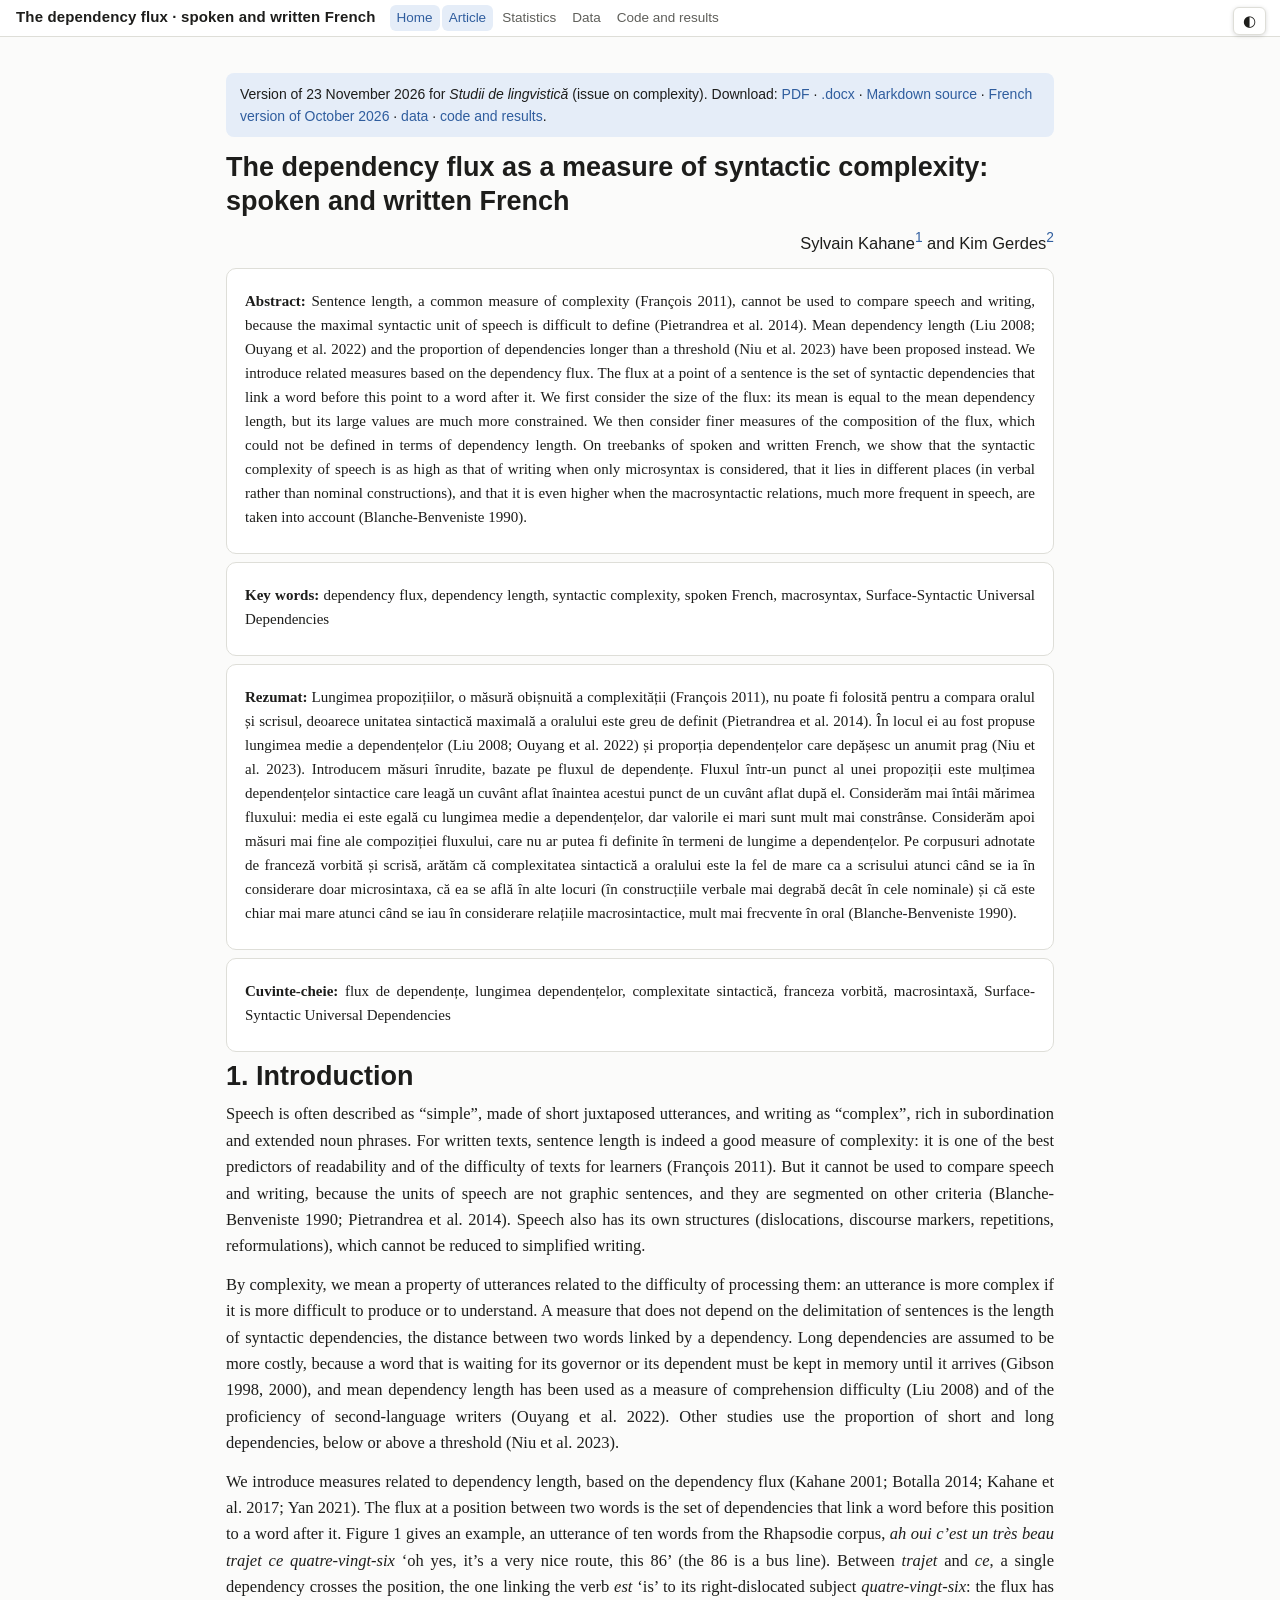
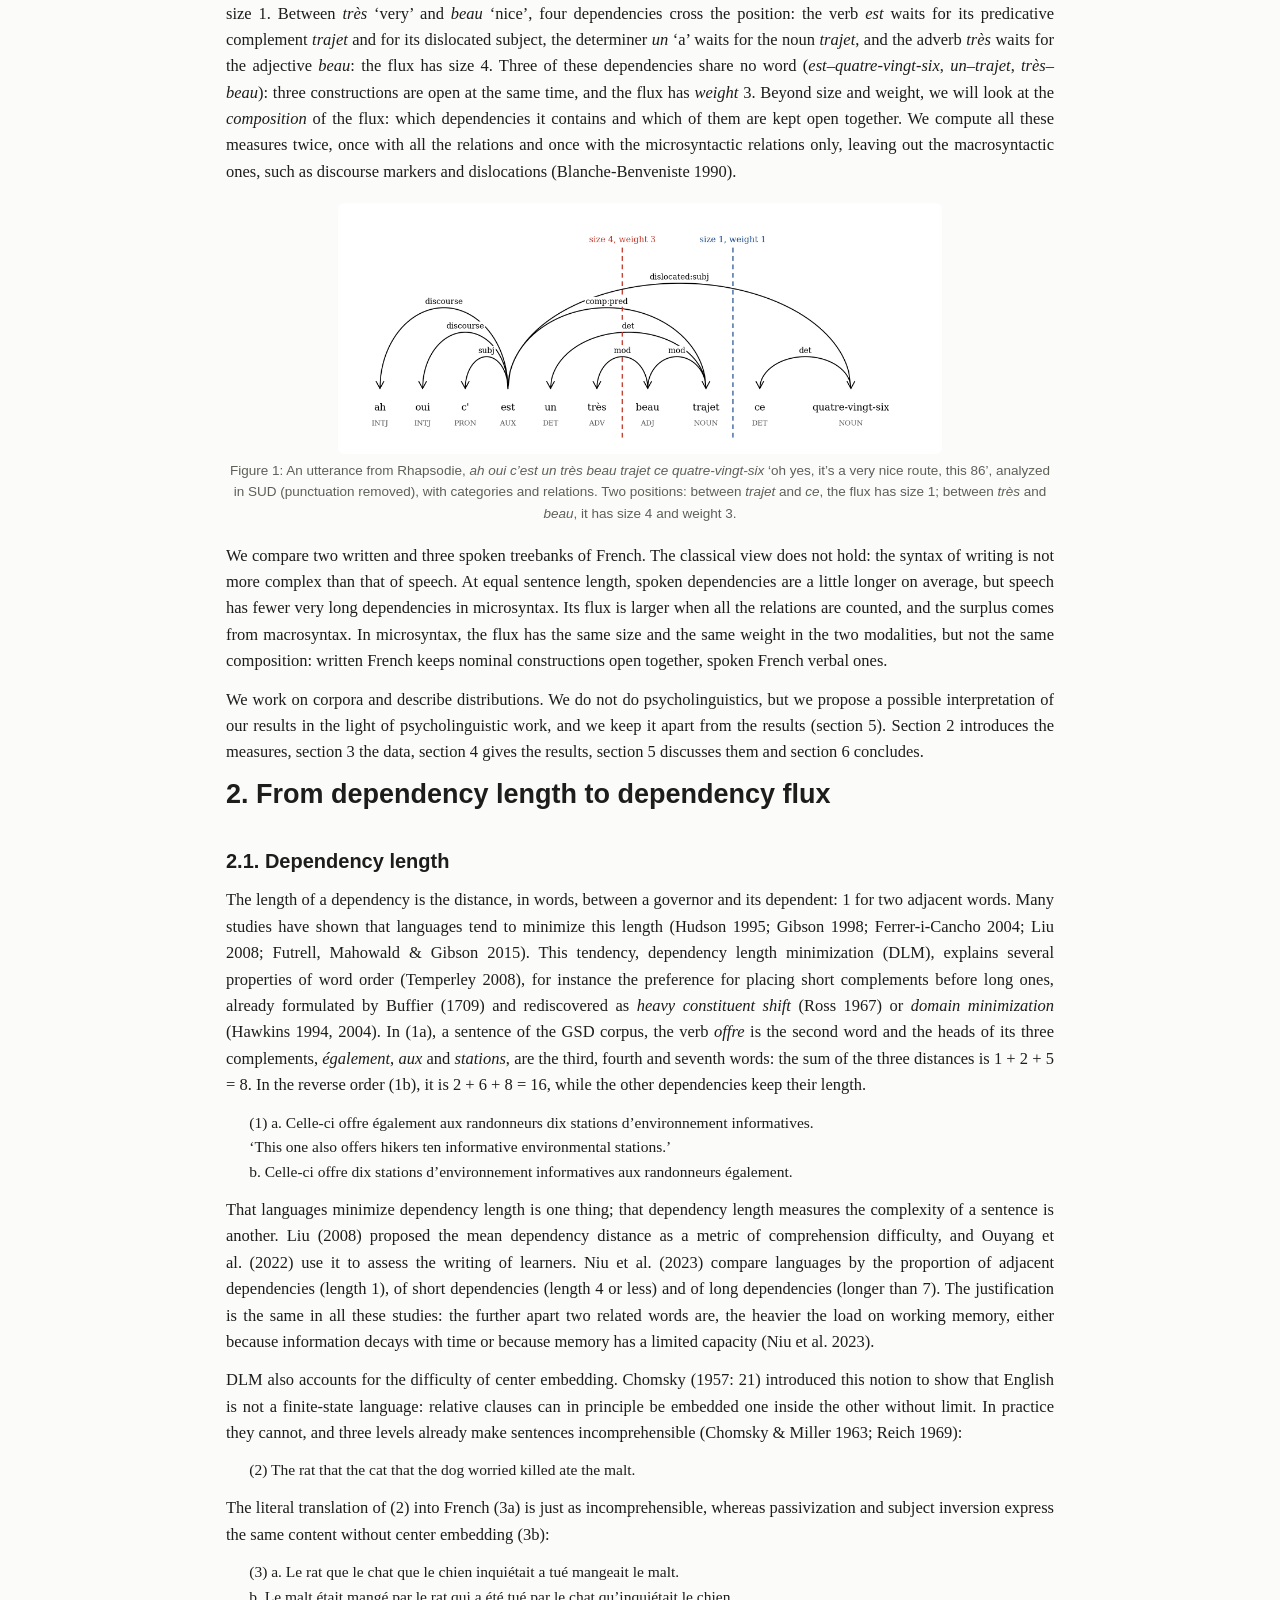
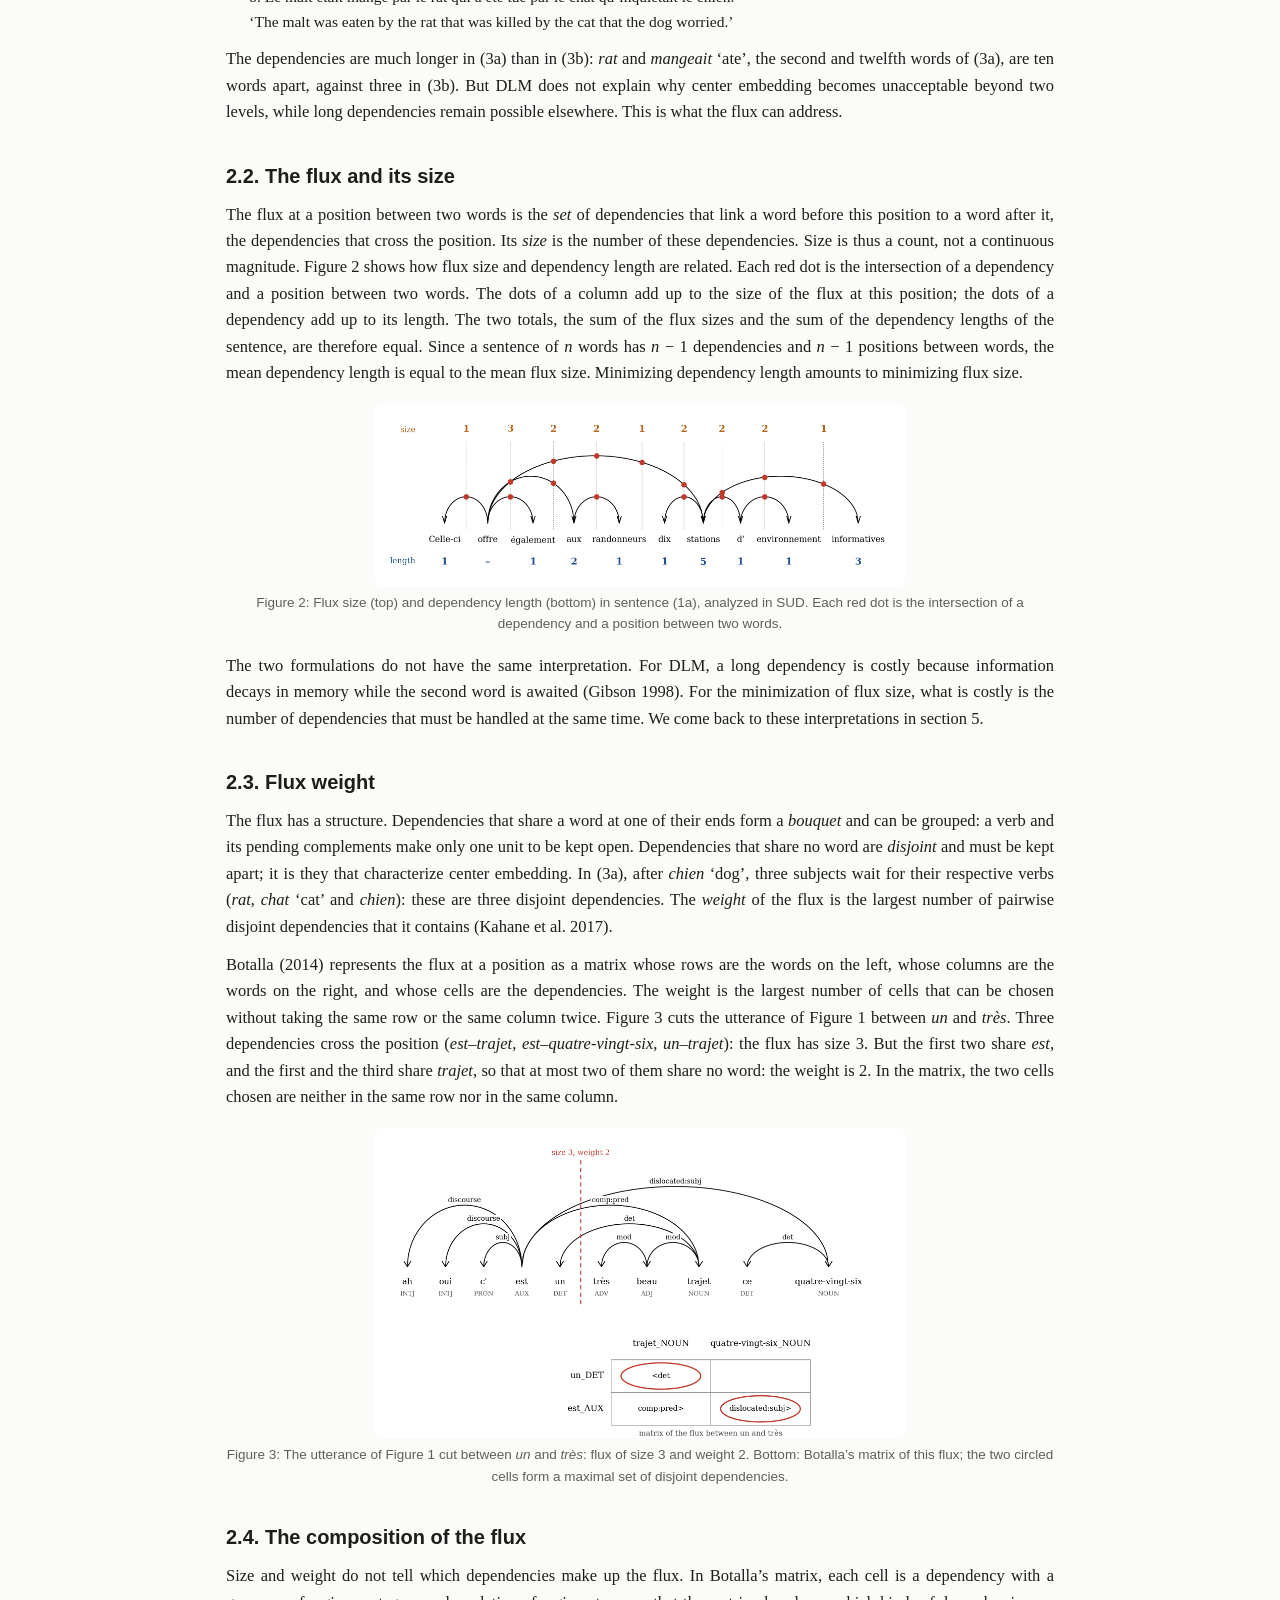
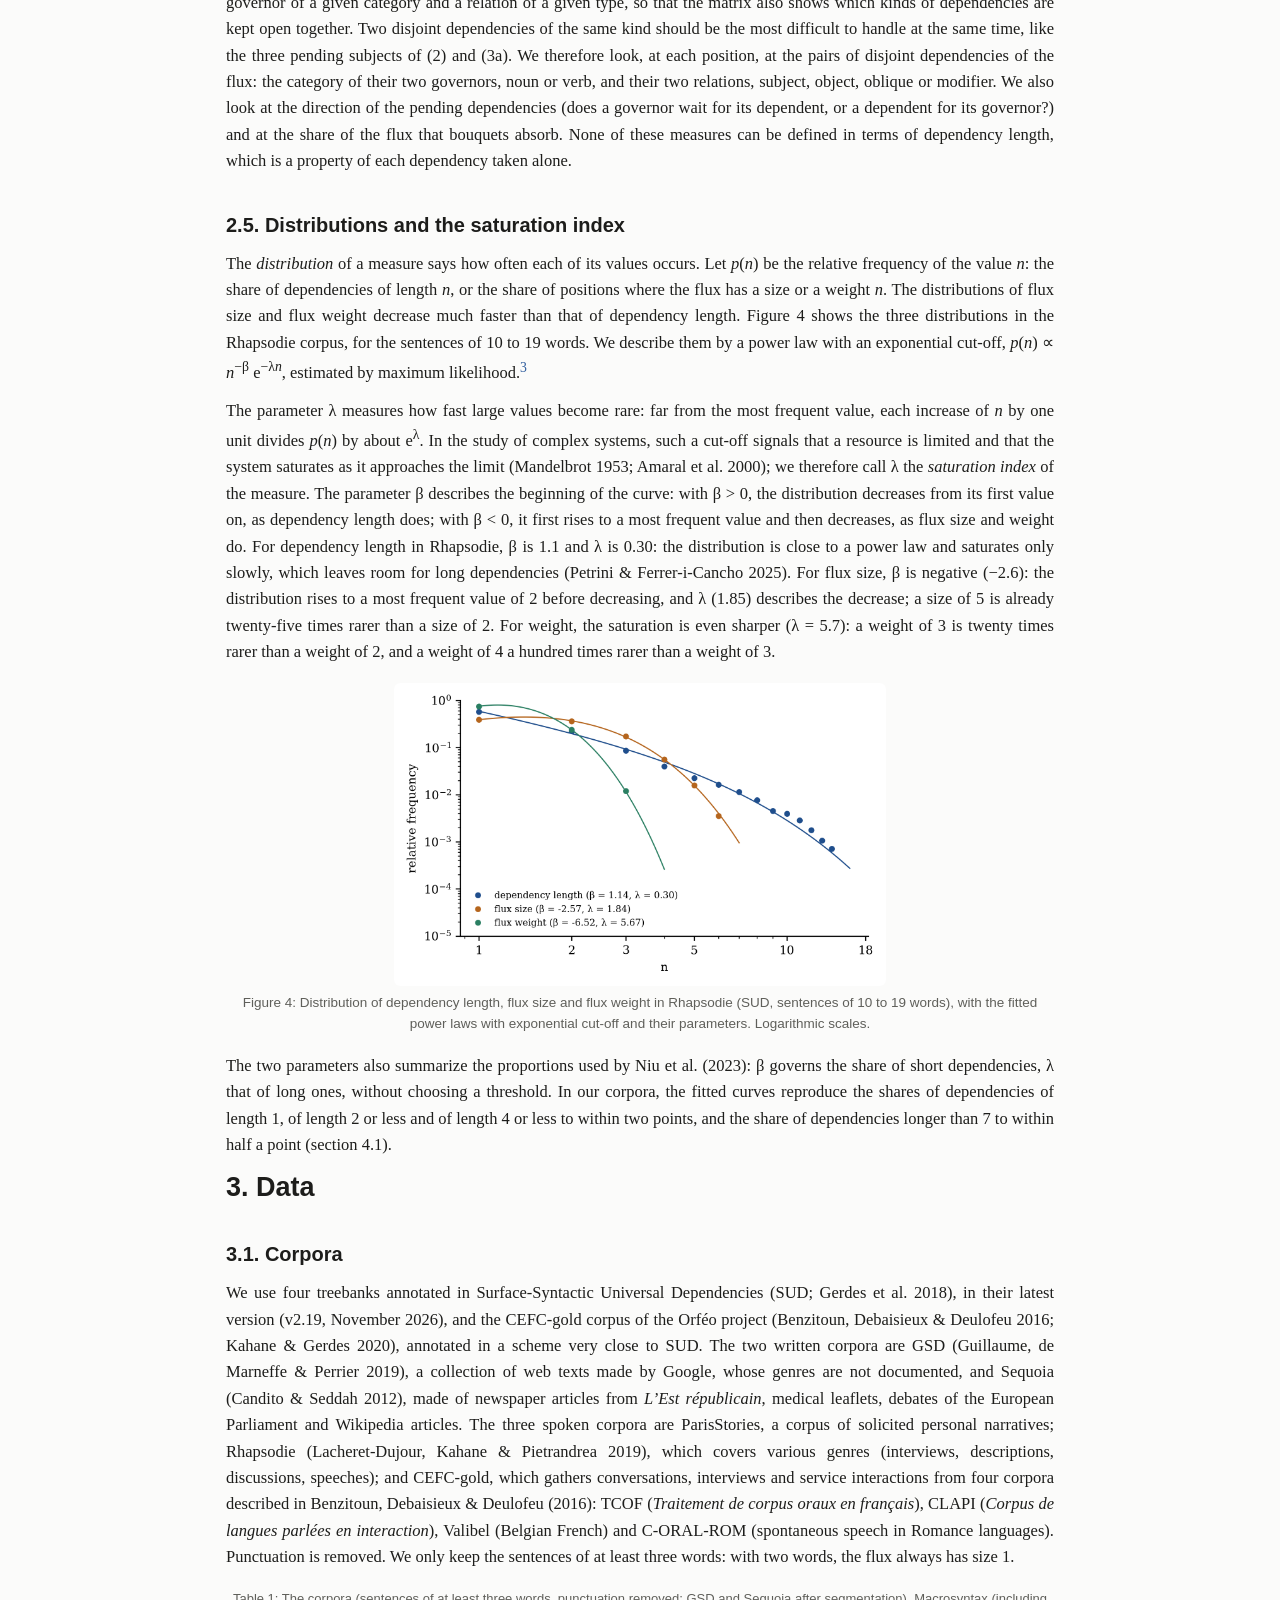
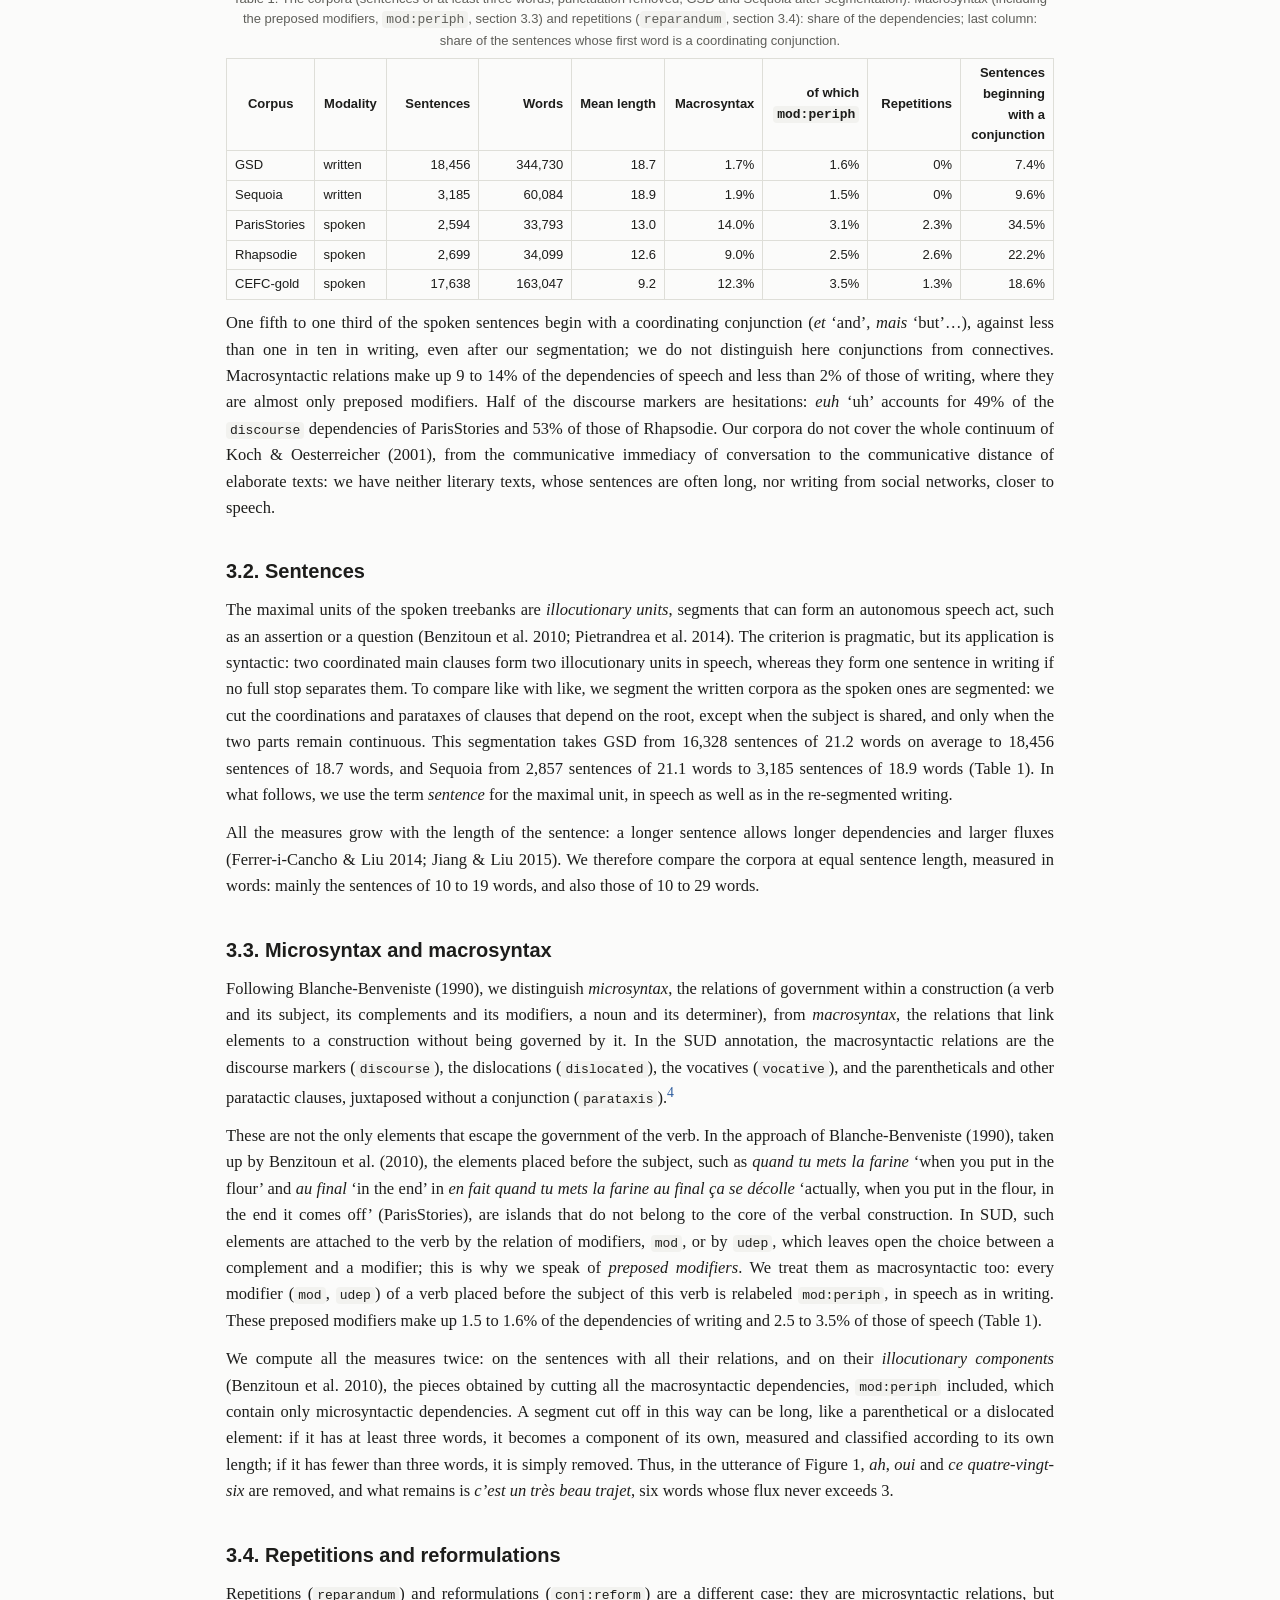
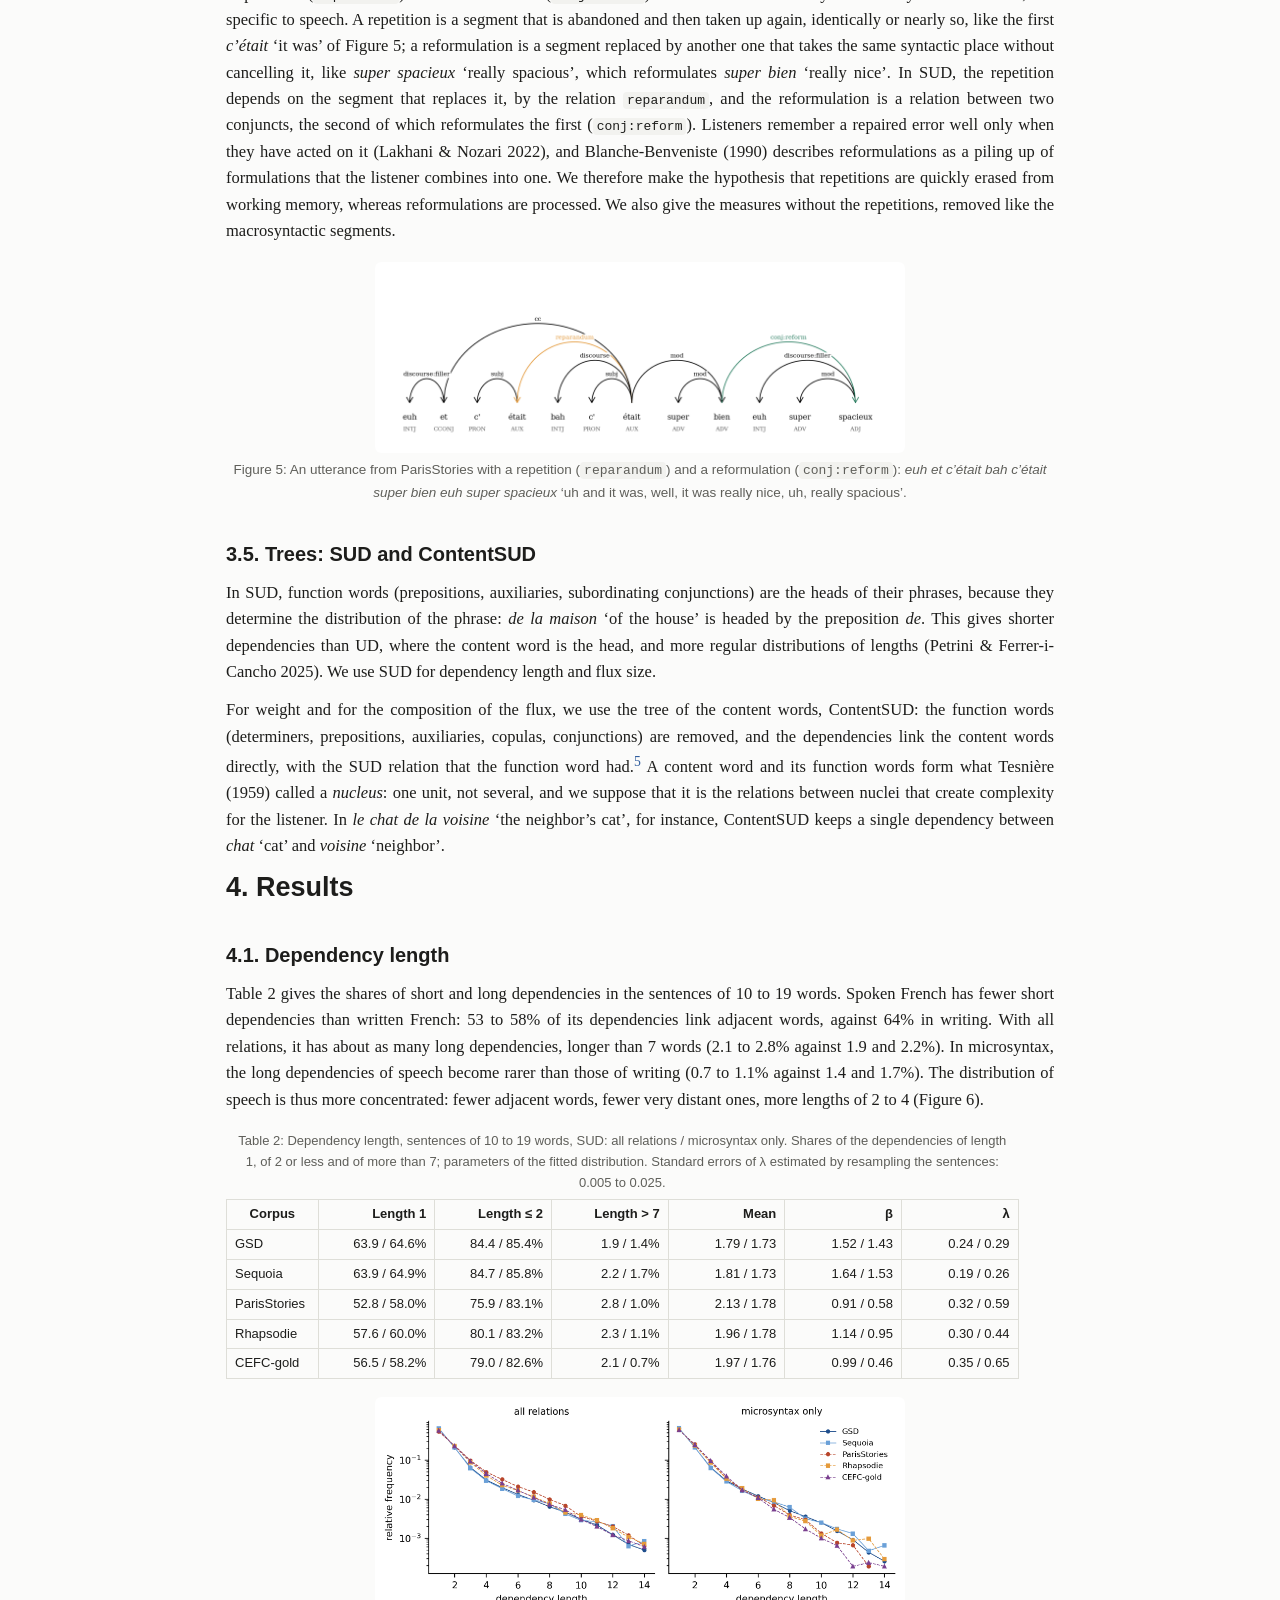
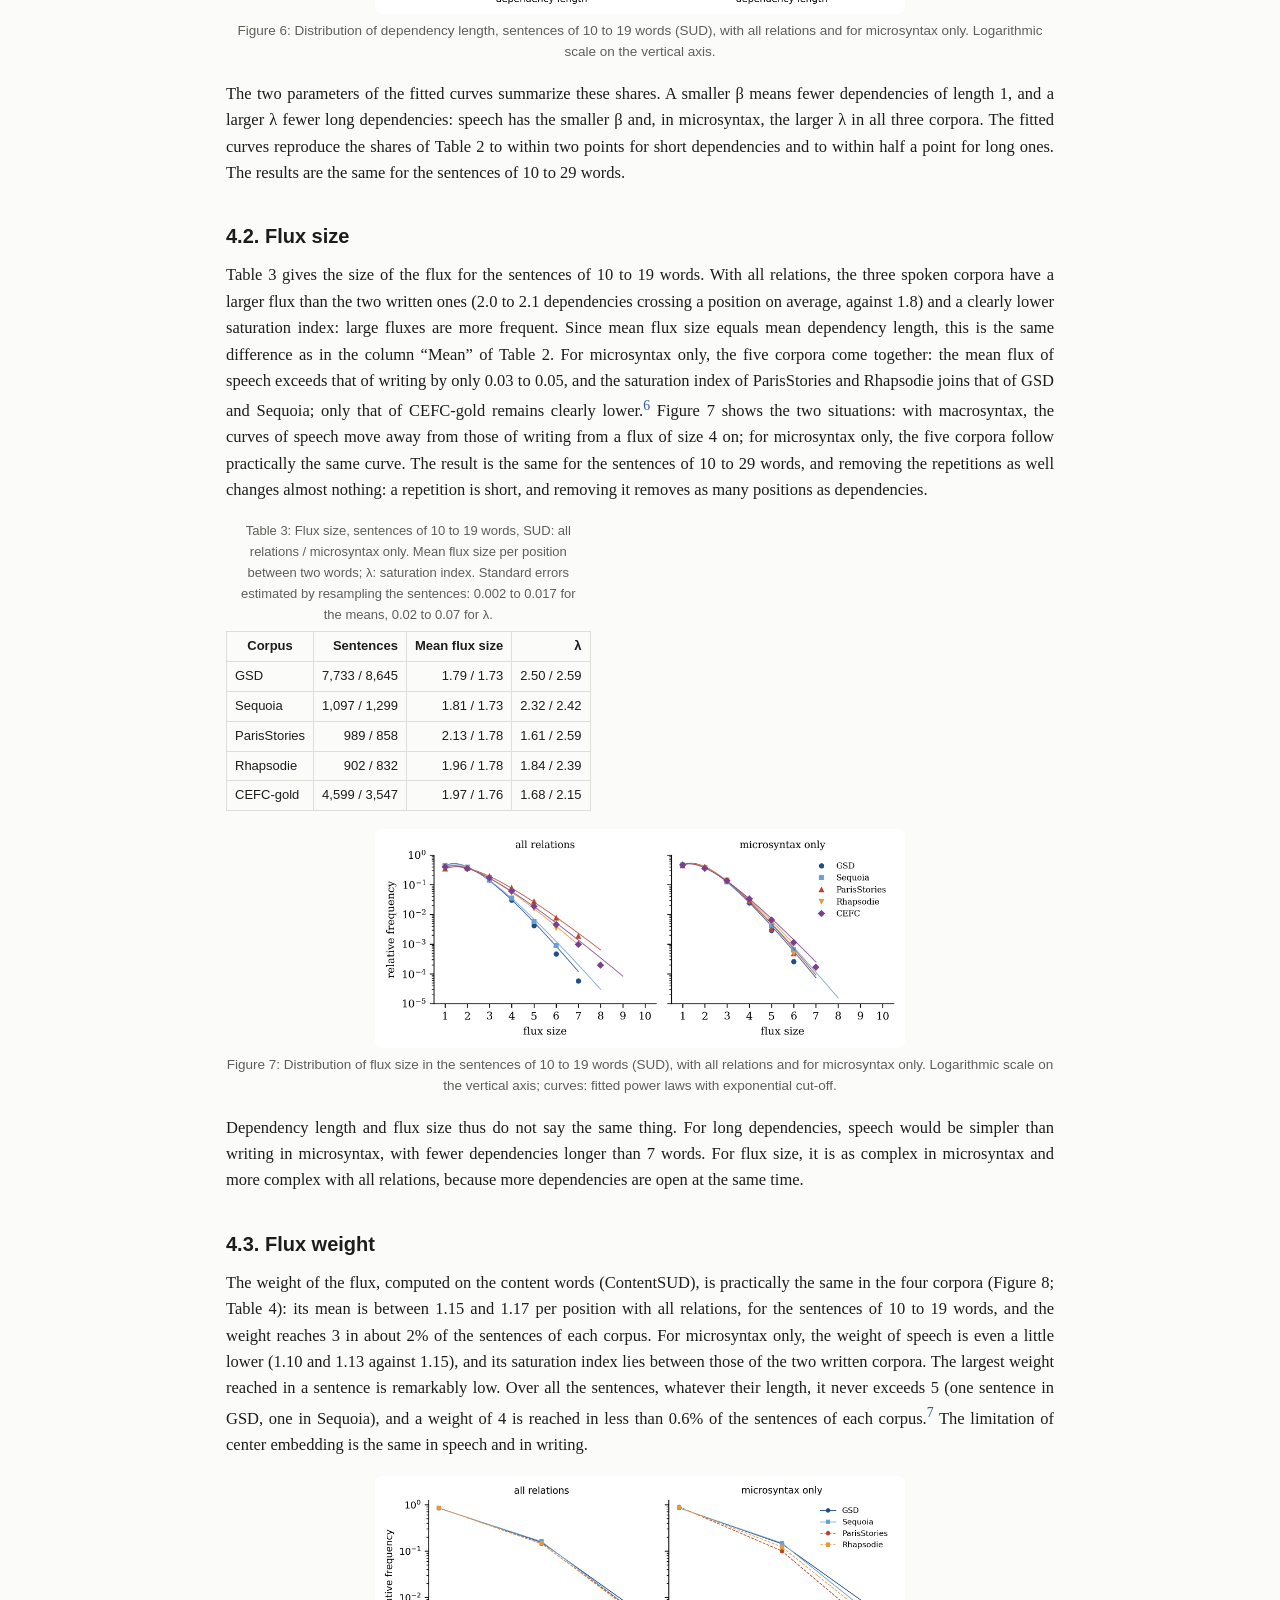
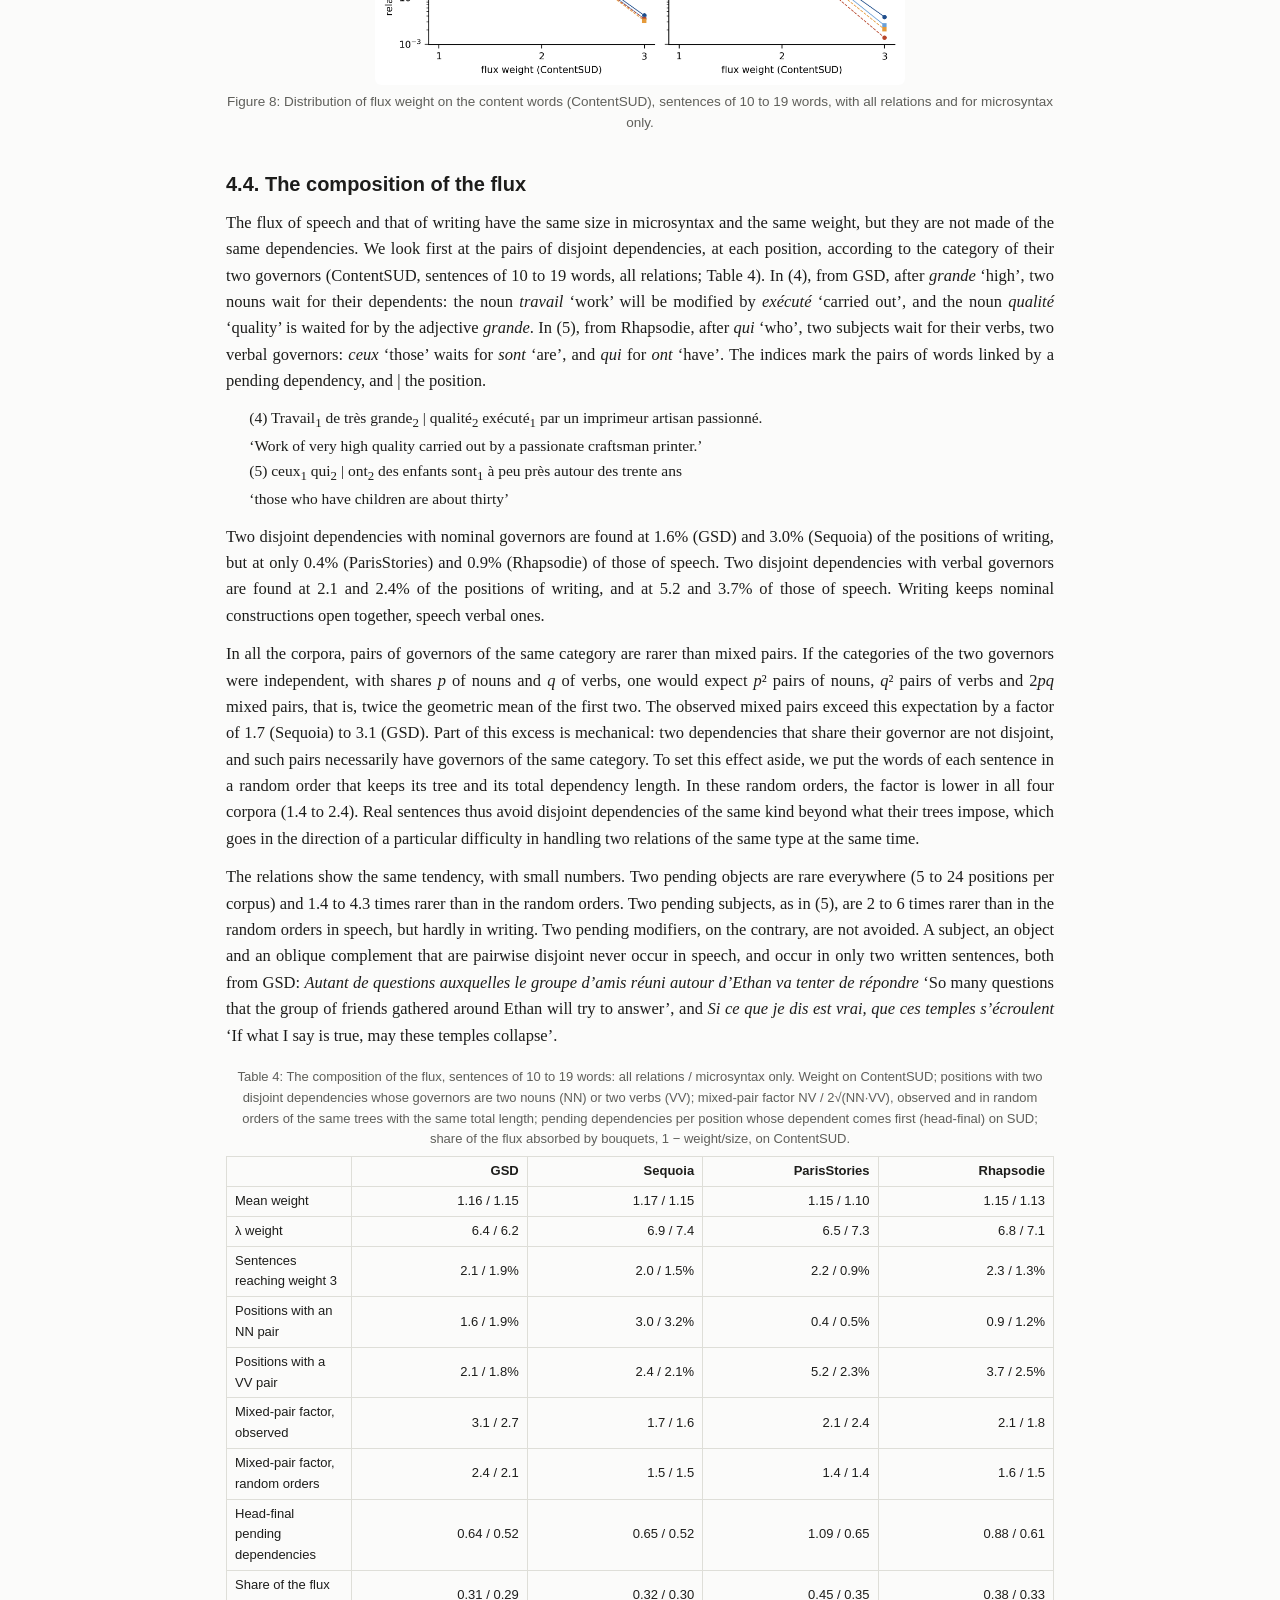
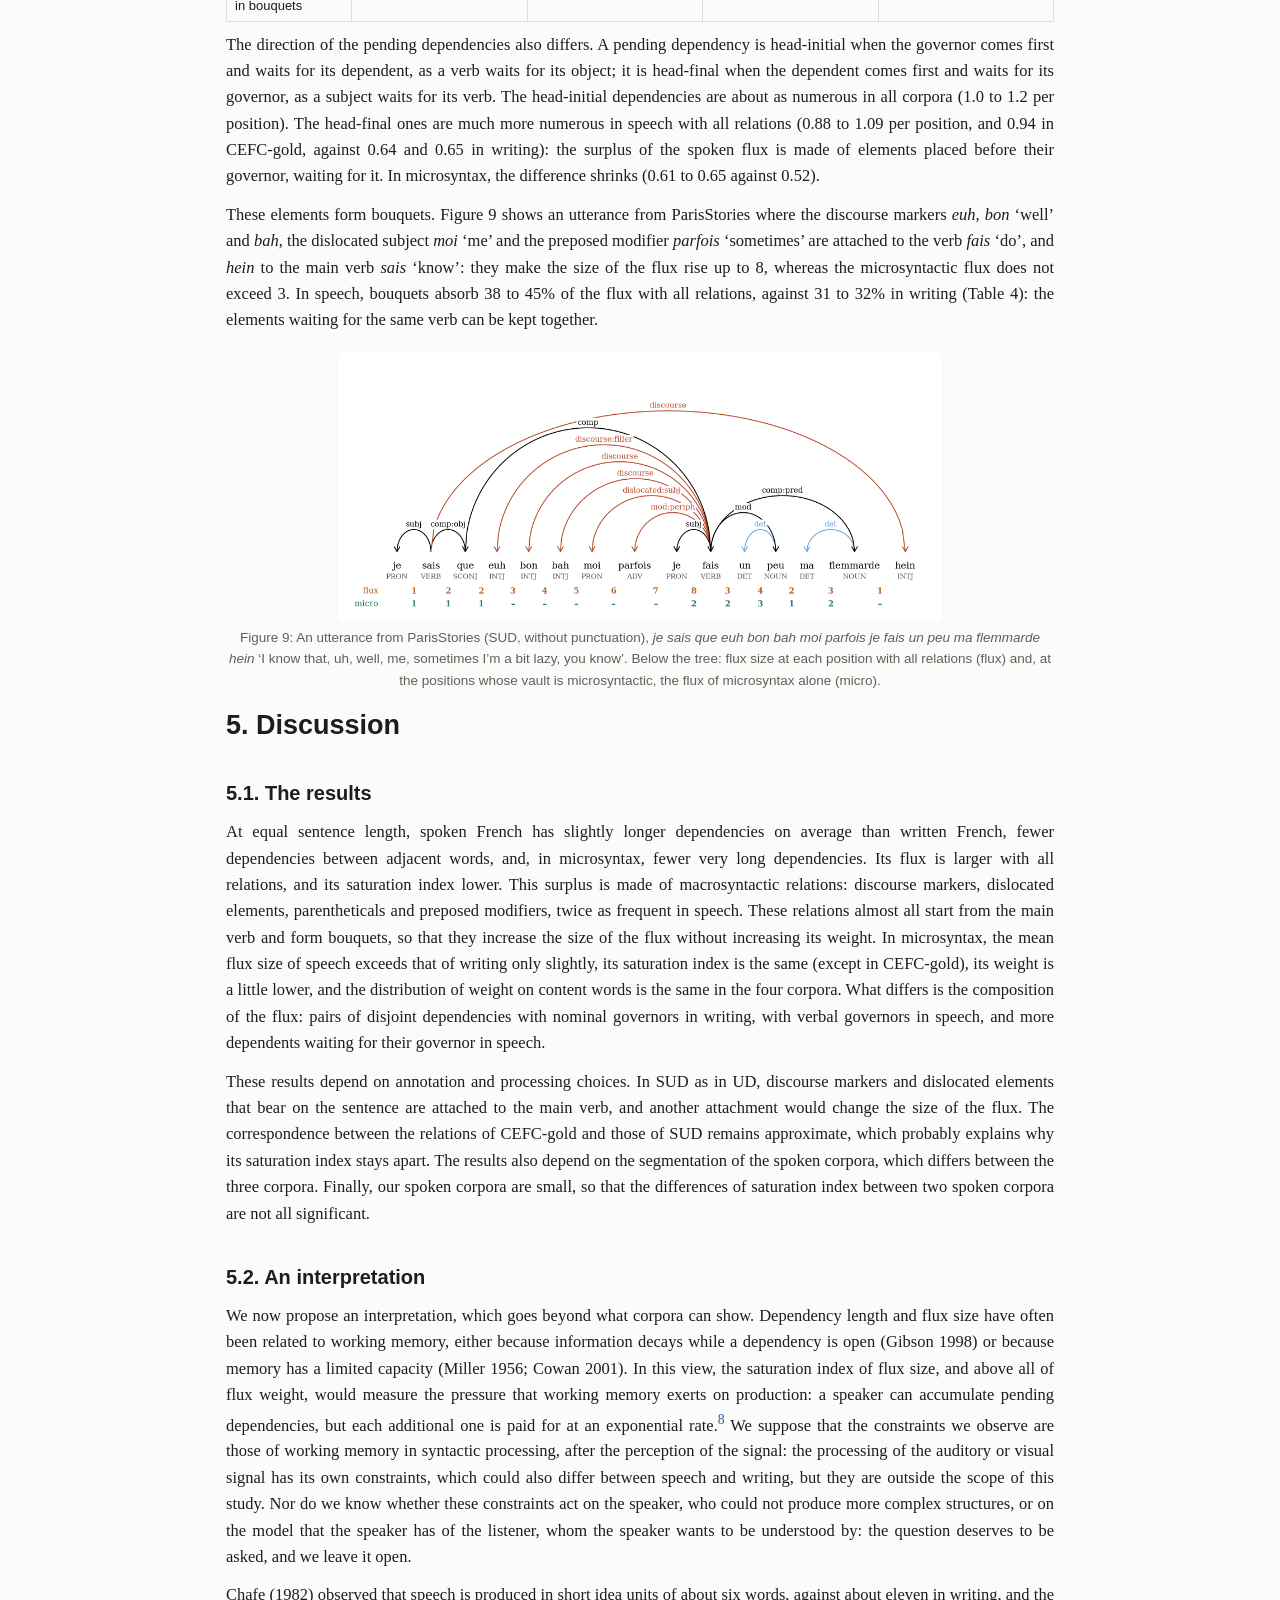
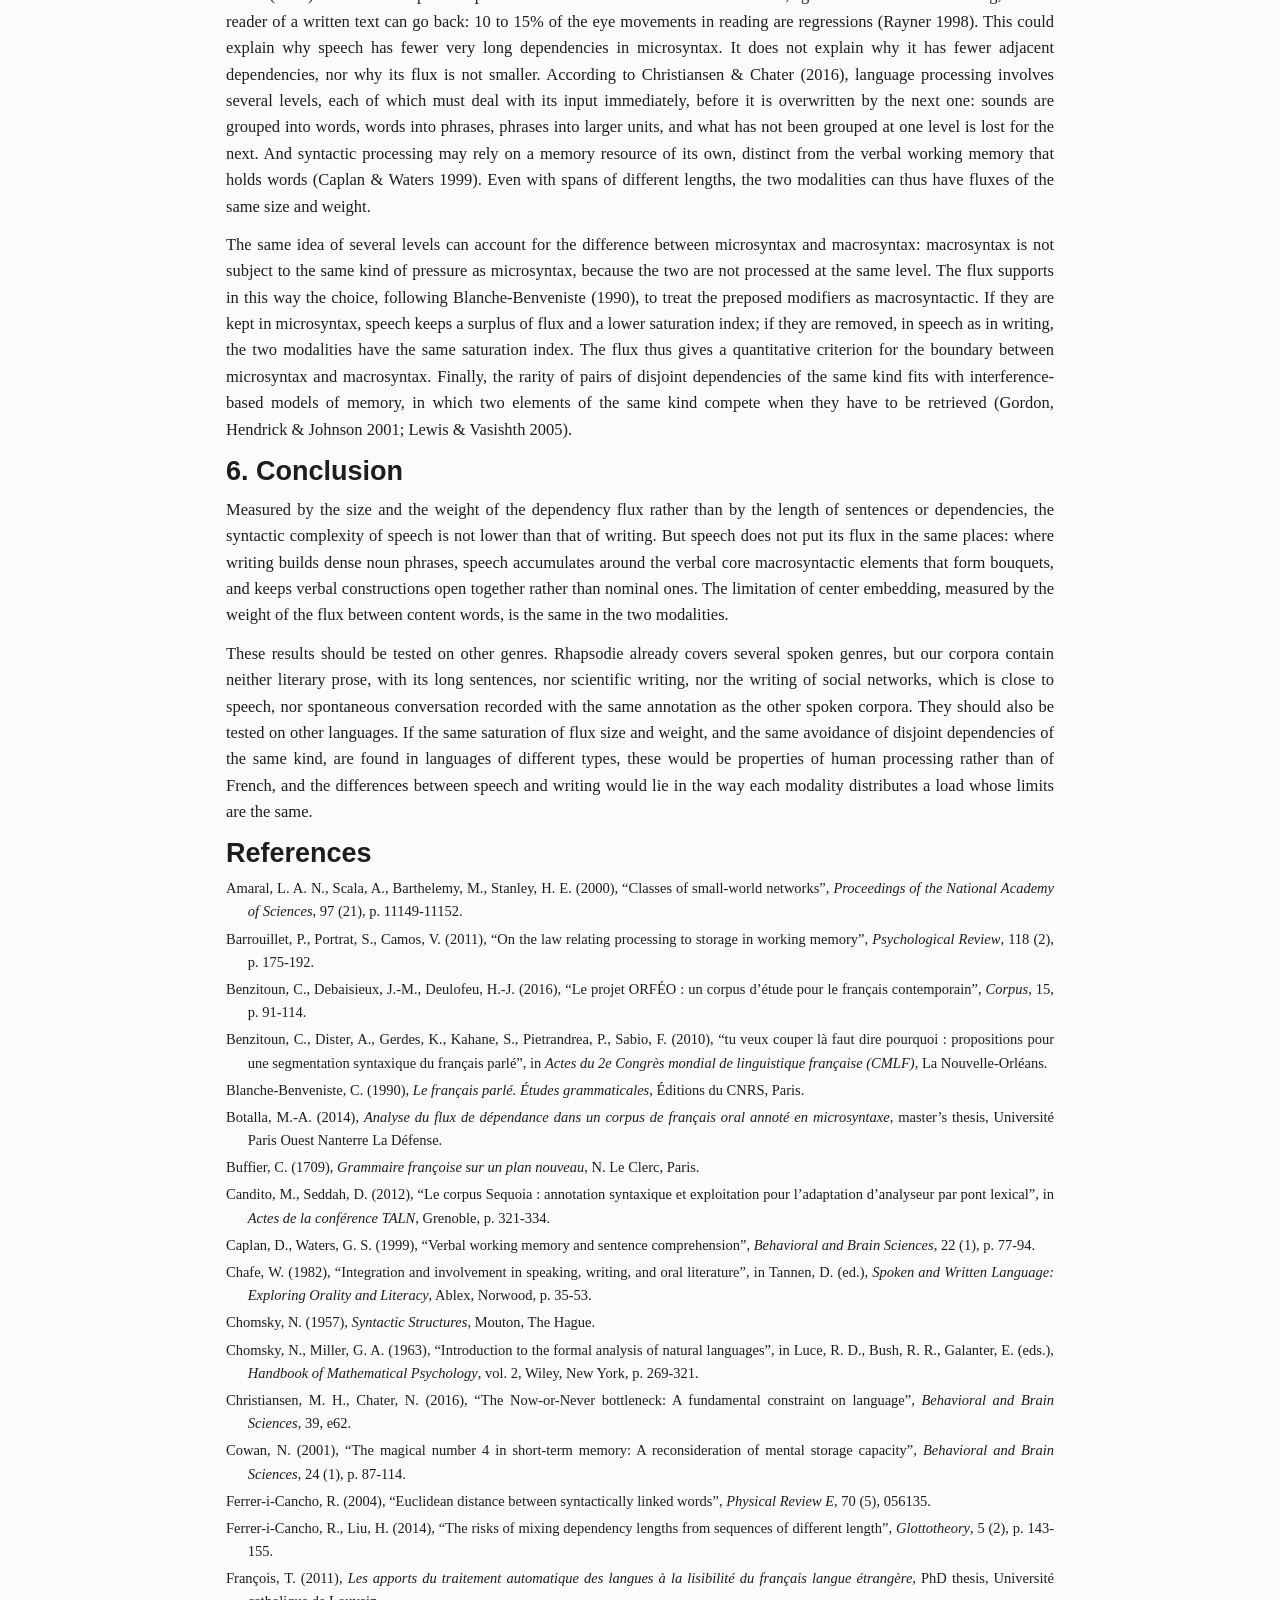
==== commit 26e6af90: "English version of the article (23 November 2026): PDF, docx and source to download; French version " ====
--- a/article/index.html
+++ b/article/index.html
@@ -1,8 +1,8 @@
 <!doctype html>
-<html lang="fr">
+<html lang="en">
 <head>
 <meta charset="utf-8"><meta name="viewport" content="width=device-width,initial-scale=1">
-<title>Le flux de dépendance, une mesure de la complexité syntaxique : l'oral et l'écrit en français</title>
+<title>The dependency flux as a measure of syntactic complexity: spoken and written French</title>
 <link rel="stylesheet" href="../assets/style.css">
 <script src="../assets/build.js"></script>
 <script src="../assets/common.js"></script>
@@ -25,81 +25,84 @@
 </head>
 <body>
 <main class="narrow paper">
-<div class="note" style="font-family:var(--sans)">Version soumise à <i>Studii de lingvistică</i> (numéro sur la complexité), octobre 2026. <a href="article_flux_oral_ecrit.docx">.docx</a> · <a href="article.md">source Markdown</a> · <a href="../data/index.html">données</a> · <a href="../code/index.html">code et résultats</a>.</div><h1>Le flux de dépendance, une mesure de la complexité syntaxique : l'oral et l'écrit en français</h1>
+<div class="note" style="font-family:var(--sans)">Version of 23 November 2026 for <i>Studii de lingvistică</i> (issue on complexity). Download: <a href="article_flux_spoken_written.pdf">PDF</a> · <a href="article_flux_spoken_written.docx">.docx</a> · <a href="article_en.md">Markdown source</a> · <a href="fr.html">French version of October 2026</a> · <a href="../data/index.html">data</a> · <a href="../code/index.html">code and results</a>.</div><h1>The dependency flux as a measure of syntactic complexity: spoken and written French</h1>
 <div class="authors">
-<p>Sylvain Kahane<a href="#fn1" class="footnote-ref" id="fnref1" role="doc-noteref"><sup>1</sup></a> et Kim Gerdes<a href="#fn2" class="footnote-ref" id="fnref2" role="doc-noteref"><sup>2</sup></a></p>
+<p>Sylvain Kahane<a href="#fn1" class="footnote-ref" id="fnref1" role="doc-noteref"><sup>1</sup></a> and Kim Gerdes<a href="#fn2" class="footnote-ref" id="fnref2" role="doc-noteref"><sup>2</sup></a></p>
 </div>
 <div class="abstract">
-<p><strong>Résumé :</strong> Le flux de dépendance en un point d’une phrase est l’ensemble des dépendances syntaxiques qui relient un mot situé avant ce point à un mot situé après. Sa taille moyenne est égale à la longueur moyenne des dépendances, mais sa distribution renseigne directement sur la charge de la mémoire de travail. Nous comparons deux corpus écrits (GSD, Sequoia) et trois corpus oraux (ParisStories, Rhapsodie, CEFC-gold) du français annotés en dépendances (SUD), en mesurant pour des unités de même longueur la taille du flux, son poids (le nombre maximal de dépendances disjointes, qui mesure l’enchâssement central) et la longueur des dépendances, ainsi que le paramètre de coupure d’une loi de puissance tronquée, que nous interprétons comme la pression exercée par la mémoire de travail. À longueur égale, l’oral a un flux plus grand que l’écrit. Les relations macrosyntaxiques (marqueurs de discours, dislocations, parenthèses) expliquent la plus grande partie de ce surplus, les modifieurs antéposés au sujet le reste ; le poids du flux est le même partout. Contrairement à l’idée d’un oral syntaxiquement simple, l’oral n’est pas moins complexe que l’écrit au niveau microsyntaxique : sa complexité est seulement distribuée autrement.</p>
+<p><strong>Abstract:</strong> Sentence length, a common measure of complexity (François 2011), cannot be used to compare speech and writing, because the maximal syntactic unit of speech is difficult to define (Pietrandrea et al. 2014). Mean dependency length (Liu 2008; Ouyang et al. 2022) and the proportion of dependencies longer than a threshold (Niu et al. 2023) have been proposed instead. We introduce related measures based on the dependency flux. The flux at a point of a sentence is the set of syntactic dependencies that link a word before this point to a word after it. We first consider the size of the flux: its mean is equal to the mean dependency length, but its large values are much more constrained. We then consider finer measures of the composition of the flux, which could not be defined in terms of dependency length. On treebanks of spoken and written French, we show that the syntactic complexity of speech is as high as that of writing when only microsyntax is considered, that it lies in different places (in verbal rather than nominal constructions), and that it is even higher when the macrosyntactic relations, much more frequent in speech, are taken into account (Blanche-Benveniste 1990).</p>
 </div>
 <div class="abstract">
-<p><strong>Mots-clés :</strong> flux de dépendance, longueur des dépendances, complexité syntaxique, mémoire de travail, français parlé, macrosyntaxe, Surface-Syntactic Universal Dependencies</p>
+<p><strong>Key words:</strong> dependency flux, dependency length, syntactic complexity, spoken French, macrosyntax, Surface-Syntactic Universal Dependencies</p>
 </div>
 <div class="abstract">
-<p><strong>Abstract:</strong> The dependency flux at a point of a sentence is the set of syntactic dependencies linking a word before this point to a word after it. Its mean size equals the mean dependency length, but its distribution directly reflects the load on working memory. We compare two written (GSD, Sequoia) and three spoken (ParisStories, Rhapsodie, CEFC-gold) French dependency treebanks (SUD), measuring, for units of equal length, flux size, flux weight (the maximal number of disjoint dependencies, which measures centre embedding) and dependency length, together with the cut-off parameter of a truncated power law, which we interpret as the pressure exerted by working memory. At equal length, speech has a larger flux than writing. Macrosyntactic relations (discourse markers, dislocations, parentheticals) account for most of this surplus, modifiers placed before the subject for the rest; flux weight is the same everywhere. Contrary to the idea of a syntactically simple spoken language, speech is not less complex than writing at the microsyntactic level: its complexity is only distributed differently.</p>
+<p><strong>Rezumat:</strong> Lungimea propozițiilor, o măsură obișnuită a complexității (François 2011), nu poate fi folosită pentru a compara oralul și scrisul, deoarece unitatea sintactică maximală a oralului este greu de definit (Pietrandrea et al. 2014). În locul ei au fost propuse lungimea medie a dependențelor (Liu 2008; Ouyang et al. 2022) și proporția dependențelor care depășesc un anumit prag (Niu et al. 2023). Introducem măsuri înrudite, bazate pe fluxul de dependențe. Fluxul într-un punct al unei propoziții este mulțimea dependențelor sintactice care leagă un cuvânt aflat înaintea acestui punct de un cuvânt aflat după el. Considerăm mai întâi mărimea fluxului: media ei este egală cu lungimea medie a dependențelor, dar valorile ei mari sunt mult mai constrânse. Considerăm apoi măsuri mai fine ale compoziției fluxului, care nu ar putea fi definite în termeni de lungime a dependențelor. Pe corpusuri adnotate de franceză vorbită și scrisă, arătăm că complexitatea sintactică a oralului este la fel de mare ca a scrisului atunci când se ia în considerare doar microsintaxa, că ea se află în alte locuri (în construcțiile verbale mai degrabă decât în cele nominale) și că este chiar mai mare atunci când se iau în considerare relațiile macrosintactice, mult mai frecvente în oral (Blanche-Benveniste 1990).</p>
 </div>
 <div class="abstract">
-<p><strong>Key words:</strong> dependency flux, dependency length, syntactic complexity, working memory, spoken French, macrosyntax, Surface-Syntactic Universal Dependencies</p>
-</div>
-<div class="abstract">
-<p><strong>Rezumat:</strong> Fluxul de dependență într-un punct al unei propoziții este mulțimea dependențelor sintactice care leagă un cuvânt aflat înaintea acestui punct de un cuvânt aflat după el. Mărimea sa medie este egală cu lungimea medie a dependențelor, dar distribuția sa reflectă direct încărcarea memoriei de lucru. Comparăm două corpusuri scrise (GSD, Sequoia) și trei corpusuri orale (ParisStories, Rhapsodie, CEFC-gold) ale limbii franceze adnotate în dependențe (SUD), măsurând, pentru unități de aceeași lungime, mărimea fluxului, greutatea sa (numărul maxim de dependențe disjuncte, care măsoară încastrarea centrală) și lungimea dependențelor, precum și parametrul de tăiere al unei legi de putere trunchiate, pe care îl interpretăm ca presiunea exercitată de memoria de lucru. La lungime egală, oralul are un flux mai mare decât scrisul. Relațiile macrosintactice (mărci discursive, dislocări, paranteze) explică cea mai mare parte a acestui surplus, iar modificatorii antepuși subiectului restul; greutatea fluxului este aceeași peste tot. Contrar ideii unui oral simplu din punct de vedere sintactic, oralul nu este mai puțin complex decât scrisul la nivel microsintactic: complexitatea sa este doar distribuită altfel.</p>
-</div>
-<div class="abstract">
-<p><strong>Cuvinte-cheie:</strong> flux de dependență, lungimea dependențelor, complexitate sintactică, memorie de lucru, franceza vorbită, macrosintaxă, Surface-Syntactic Universal Dependencies</p>
+<p><strong>Cuvinte-cheie:</strong> flux de dependențe, lungimea dependențelor, complexitate sintactică, franceza vorbită, macrosintaxă, Surface-Syntactic Universal Dependencies</p>
 </div>
 <h1 id="introduction">1. Introduction</h1>
-<p>On oppose souvent un oral « simple », fait d’énoncés courts et juxtaposés, à un écrit « complexe », riche en subordination et en syntagmes nominaux étendus. La longueur des phrases est d’ailleurs une bonne mesure de la complexité des textes écrits : elle est l’une des variables les plus prédictives de la lisibilité et de la difficulté des textes pour les apprenants (François 2011). Mais elle se prête mal à la comparaison de l’oral et de l’écrit, parce que les unités de l’oral ne sont pas des phrases graphiques et que leur segmentation repose sur d’autres critères (Blanche-Benveniste 1990 ; Pietrandrea et al. 2014). L’oral a en outre ses propres structures (dislocations, marqueurs de discours, reprises, reformulations), qui ne se laissent pas réduire à de l’écrit simplifié.</p>
-<p>Pour comparer les deux modalités, il faut une mesure qui soit liée aux contraintes cognitives du traitement et qui puisse être calculée à longueur d’énoncé égale. Nous utilisons le <em>flux de dépendance</em> (Kahane 2001 ; Botalla 2014 ; Kahane et al. 2017 ; Yan 2021) : en chaque point d’une phrase, l’ensemble des dépendances qui relient un mot situé avant ce point à un mot situé après. La figure 1 en donne un exemple, un énoncé de dix mots du corpus Rhapsodie. Entre <em>trajet</em> et <em>ce</em>, une seule dépendance enjambe la coupure, celle qui rattache le sujet disloqué <em>quatre-vingt-six</em> au verbe <em>est</em> : le flux est de taille 1. Entre <em>très</em> et <em>beau</em>, quatre dépendances l’enjambent : le verbe <em>est</em> attend son attribut <em>trajet</em> et son sujet disloqué, le déterminant <em>un</em> attend le nom <em>trajet</em>, l’adverbe <em>très</em> attend l’adjectif <em>beau</em> ; le flux est de taille 4. Trois de ces dépendances ne partagent aucun mot (<em>est</em>–<em>quatre-vingt-six</em>, <em>un</em>–<em>trajet</em>, <em>très</em>–<em>beau</em>) : trois constructions sont ouvertes en même temps, et le flux est de <em>poids</em> 3. Le flux est ce qui doit être maintenu en mémoire de travail pendant la production ou la compréhension. Nous montrons trois choses : (i) à longueur égale, l’oral a un flux plus grand que l’écrit, et ce surplus tient pour l’essentiel aux relations macrosyntaxiques et aux modifieurs antéposés au sujet ; (ii) le poids du flux, qui mesure l’enchâssement central, est le même à l’oral et à l’écrit ; (iii) les deux modalités ne remplissent pas le flux avec les mêmes relations : l’écrit le remplit de dépendances internes aux groupes nominaux, l’oral de dépendances verbales et macrosyntaxiques.</p>
-<figure>
-<img src="fig/fig_exemple.png" style="width:16cm" alt="Figure 1 : Un énoncé de Rhapsodie analysé en SUD (ponctuation retirée), avec les catégories et les relations. Deux coupures : entre trajet et ce, le flux est de taille 1 ; entre très et beau, il est de taille 4 et de poids 3." />
-<figcaption aria-hidden="true">Figure 1 : Un énoncé de Rhapsodie analysé en SUD (ponctuation retirée), avec les catégories et les relations. Deux coupures : entre <em>trajet</em> et <em>ce</em>, le flux est de taille 1 ; entre <em>très</em> et <em>beau</em>, il est de taille 4 et de poids 3.</figcaption>
-</figure>
-<h1 id="longueur-de-dépendance-et-flux">2. Longueur de dépendance et flux</h1>
-<h2 id="la-minimisation-de-la-longueur-des-dépendances">2.1. La minimisation de la longueur des dépendances</h2>
-<p>La longueur d’une dépendance est la distance, en mots, entre un gouverneur et son dépendant. De nombreux travaux ont montré que les langues tendent à minimiser cette longueur (Hudson 1995 ; Gibson 1998 ; Ferrer-i-Cancho 2004 ; Liu 2008 ; Futrell, Mahowald &amp; Gibson 2015), et cette tendance (<em>dependency length minimization</em>, DLM) explique plusieurs propriétés de l’ordre des mots (Temperley 2008).</p>
-<p>La DLM explique aussi la préférence pour placer les compléments courts avant les longs, déjà formulée par Buffier (1709) et redécouverte sous les noms de <em>heavy constituent shift</em> (Ross 1967) ou de minimisation des domaines (Hawkins 1994, 2004). En (1a), phrase du corpus GSD, la somme des distances entre le verbe <em>offre</em> et les têtes de ses trois compléments vaut 1 + 2 + 5 = 8 ; dans l’ordre inverse (1b), elle vaut 2 + 6 + 8 = 16, les autres dépendances restant de longueur égale.</p>
+<p>Speech is often described as “simple”, made of short juxtaposed utterances, and writing as “complex”, rich in subordination and extended noun phrases. For written texts, sentence length is indeed a good measure of complexity: it is one of the best predictors of readability and of the difficulty of texts for learners (François 2011). But it cannot be used to compare speech and writing, because the units of speech are not graphic sentences, and they are segmented on other criteria (Blanche-Benveniste 1990; Pietrandrea et al. 2014). Speech also has its own structures (dislocations, discourse markers, repetitions, reformulations), which cannot be reduced to simplified writing.</p>
+<p>By complexity, we mean a property of utterances related to the difficulty of processing them: an utterance is more complex if it is more difficult to produce or to understand. A measure that does not depend on the delimitation of sentences is the length of syntactic dependencies, the distance between two words linked by a dependency. Long dependencies are assumed to be more costly, because a word that is waiting for its governor or its dependent must be kept in memory until it arrives (Gibson 1998, 2000), and mean dependency length has been used as a measure of comprehension difficulty (Liu 2008) and of the proficiency of second-language writers (Ouyang et al. 2022). Other studies use the proportion of short and long dependencies, below or above a threshold (Niu et al. 2023).</p>
+<p>We introduce measures related to dependency length, based on the dependency flux (Kahane 2001; Botalla 2014; Kahane et al. 2017; Yan 2021). The flux at a position between two words is the set of dependencies that link a word before this position to a word after it. Figure 1 gives an example, an utterance of ten words from the Rhapsodie corpus, <em>ah oui c’est un très beau trajet ce quatre-vingt-six</em> ‘oh yes, it’s a very nice route, this 86’ (the 86 is a bus line). Between <em>trajet</em> and <em>ce</em>, a single dependency crosses the position, the one linking the verb <em>est</em> ‘is’ to its right-dislocated subject <em>quatre-vingt-six</em>: the flux has size 1. Between <em>très</em> ‘very’ and <em>beau</em> ‘nice’, four dependencies cross the position: the verb <em>est</em> waits for its predicative complement <em>trajet</em> and for its dislocated subject, the determiner <em>un</em> ‘a’ waits for the noun <em>trajet</em>, and the adverb <em>très</em> waits for the adjective <em>beau</em>: the flux has size 4. Three of these dependencies share no word (<em>est</em>–<em>quatre-vingt-six</em>, <em>un</em>–<em>trajet</em>, <em>très</em>–<em>beau</em>): three constructions are open at the same time, and the flux has <em>weight</em> 3. Beyond size and weight, we will look at the <em>composition</em> of the flux: which dependencies it contains and which of them are kept open together. We compute all these measures twice, once with all the relations and once with the microsyntactic relations only, leaving out the macrosyntactic ones, such as discourse markers and dislocations (Blanche-Benveniste 1990).</p>
+<figure>
+<img src="fig_en/fig_exemple.png" style="width:16cm" alt="Figure 1: An utterance from Rhapsodie, ah oui c’est un très beau trajet ce quatre-vingt-six ‘oh yes, it’s a very nice route, this 86’, analyzed in SUD (punctuation removed), with categories and relations. Two positions: between trajet and ce, the flux has size 1; between très and beau, it has size 4 and weight 3." />
+<figcaption aria-hidden="true">Figure 1: An utterance from Rhapsodie, <em>ah oui c’est un très beau trajet ce quatre-vingt-six</em> ‘oh yes, it’s a very nice route, this 86’, analyzed in SUD (punctuation removed), with categories and relations. Two positions: between <em>trajet</em> and <em>ce</em>, the flux has size 1; between <em>très</em> and <em>beau</em>, it has size 4 and weight 3.</figcaption>
+</figure>
+<p>We compare two written and three spoken treebanks of French. The classical view does not hold: the syntax of writing is not more complex than that of speech. At equal sentence length, spoken dependencies are a little longer on average, but speech has fewer very long dependencies in microsyntax. Its flux is larger when all the relations are counted, and the surplus comes from macrosyntax. In microsyntax, the flux has the same size and the same weight in the two modalities, but not the same composition: written French keeps nominal constructions open together, spoken French verbal ones.</p>
+<p>We work on corpora and describe distributions. We do not do psycholinguistics, but we propose a possible interpretation of our results in the light of psycholinguistic work, and we keep it apart from the results (section 5). Section 2 introduces the measures, section 3 the data, section 4 gives the results, section 5 discusses them and section 6 concludes.</p>
+<h1 id="from-dependency-length-to-dependency-flux">2. From dependency length to dependency flux</h1>
+<h2 id="dependency-length">2.1. Dependency length</h2>
+<p>The length of a dependency is the distance, in words, between a governor and its dependent: 1 for two adjacent words. Many studies have shown that languages tend to minimize this length (Hudson 1995; Gibson 1998; Ferrer-i-Cancho 2004; Liu 2008; Futrell, Mahowald &amp; Gibson 2015). This tendency, dependency length minimization (DLM), explains several properties of word order (Temperley 2008), for instance the preference for placing short complements before long ones, already formulated by Buffier (1709) and rediscovered as <em>heavy constituent shift</em> (Ross 1967) or <em>domain minimization</em> (Hawkins 1994, 2004). In (1a), a sentence of the GSD corpus, the verb <em>offre</em> is the second word and the heads of its three complements, <em>également</em>, <em>aux</em> and <em>stations</em>, are the third, fourth and seventh words: the sum of the three distances is 1 + 2 + 5 = 8. In the reverse order (1b), it is 2 + 6 + 8 = 16, while the other dependencies keep their length.</p>
 <div class="ex">
 <p>(1) a. Celle-ci offre également aux randonneurs dix stations d’environnement informatives.<br />
+‘This one also offers hikers ten informative environmental stations.’<br />
 b. Celle-ci offre dix stations d’environnement informatives aux randonneurs également.</p>
 </div>
-<p>Elle rend compte enfin de la difficulté de l’enchâssement central. Chomsky (1957 : 21) a introduit cette notion pour montrer que l’anglais n’est pas un langage à états finis : les relatives peuvent en principe être enchâssées sans limite. Elles ne le peuvent pas en pratique, et trois niveaux d’enchâssement donnent déjà des phrases incompréhensibles (Chomsky &amp; Miller 1963 ; Reich 1969) :</p>
+<p>That languages minimize dependency length is one thing; that dependency length measures the complexity of a sentence is another. Liu (2008) proposed the mean dependency distance as a metric of comprehension difficulty, and Ouyang et al. (2022) use it to assess the writing of learners. Niu et al. (2023) compare languages by the proportion of adjacent dependencies (length 1), of short dependencies (length 4 or less) and of long dependencies (longer than 7). The justification is the same in all these studies: the further apart two related words are, the heavier the load on working memory, either because information decays with time or because memory has a limited capacity (Niu et al. 2023).</p>
+<p>DLM also accounts for the difficulty of center embedding. Chomsky (1957: 21) introduced this notion to show that English is not a finite-state language: relative clauses can in principle be embedded one inside the other without limit. In practice they cannot, and three levels already make sentences incomprehensible (Chomsky &amp; Miller 1963; Reich 1969):</p>
 <div class="ex">
 <p>(2) The rat that the cat that the dog worried killed ate the malt.</p>
 </div>
-<p>La traduction littérale de (2) en français est tout aussi incompréhensible (3a), alors que la passivation et l’inversion du sujet permettent d’exprimer le même contenu sans enchâssement central (3b) :</p>
+<p>The literal translation of (2) into French (3a) is just as incomprehensible, whereas passivization and subject inversion express the same content without center embedding (3b):</p>
 <div class="ex">
 <p>(3) a. Le rat que le chat que le chien inquiétait a tué mangeait le malt.<br />
-b. Le malt était mangé par le rat qui a été tué par le chat qu’inquiétait le chien.</p>
-</div>
-<p>Les dépendances sont beaucoup plus longues en (3a) qu’en (3b) (celle entre <em>rat</em> et <em>mangeait</em> passe de 10 à 3), mais la DLM n’explique pas pourquoi l’enchâssement central devient inacceptable au-delà de deux niveaux, alors que de longues dépendances restent possibles. C’est ce que permet d’aborder le flux.</p>
-<h2 id="taille-du-flux">2.2. Taille du flux</h2>
-<p>Le flux en une position entre deux mots est l’ensemble des dépendances qui relient un mot situé avant cette position à un mot situé après ; sa <em>taille</em> est le nombre de ces dépendances. La figure 2 montre la relation entre taille du flux et longueur de dépendance : chaque point rouge est l’intersection d’une dépendance et d’une position inter-mots. La somme des points d’une colonne donne la taille du flux en cette position ; la somme des points d’une dépendance donne sa longueur. Les deux totaux sont égaux et, comme une phrase de <em>n</em> mots a <em>n</em> − 1 dépendances et <em>n</em> − 1 positions inter-mots, la longueur moyenne des dépendances est égale à la taille moyenne du flux. Minimiser la longueur des dépendances, c’est minimiser la taille du flux.</p>
-<figure>
-<img src="fig/fig1_points.png" style="width:16cm" alt="Figure 2 : Taille du flux (en haut) et longueur des dépendances (en bas) de la phrase (1a), analysée en SUD. Chaque point rouge est l’intersection d’une dépendance et d’une position entre deux mots." />
-<figcaption aria-hidden="true">Figure 2 : Taille du flux (en haut) et longueur des dépendances (en bas) de la phrase (1a), analysée en SUD. Chaque point rouge est l’intersection d’une dépendance et d’une position entre deux mots.</figcaption>
-</figure>
-<p>Les deux formulations n’ont pas la même interprétation. Pour la DLM, une dépendance longue est coûteuse parce que l’information se dégrade en mémoire pendant qu’on attend le second mot (Gibson 1998) ; pour la minimisation du flux, ce qui est coûteux est le nombre de dépendances à traiter simultanément. Les deux interprétations sont plausibles, mais la mémoire de travail, qui comprend la mémoire à court terme (Cowan 2008), a une capacité très strictement limitée (Miller 1956 ; Cowan 2001 ; Engle 2002) : nous faisons donc l’hypothèse que les contraintes portent davantage sur la taille du flux que sur la longueur des dépendances. Une mémoire de travail limitée explique d’ailleurs aussi la dégradation de l’information : les dépendances très longues chargent la mémoire et franchissent souvent mal le goulot d’étranglement que décrivent Christiansen &amp; Chater (2016).</p>
-<h2 id="poids-du-flux">2.3. Poids du flux</h2>
-<p>Le flux a une structure. Des dépendances qui partagent un mot à l’une de leurs extrémités forment un <em>bouquet</em> et peuvent être regroupées : un verbe et ses compléments en attente ne représentent qu’une unité à maintenir. Des dépendances qui ne partagent aucun mot sont <em>disjointes</em> et doivent être maintenues séparément ; ce sont elles qui caractérisent l’enchâssement central. En (3a), après <em>chien</em>, trois sujets attendent leurs verbes respectifs (<em>rat</em>, <em>chat</em>, <em>chien</em>), soit trois dépendances disjointes. Le <em>poids</em> du flux est le nombre maximal de dépendances deux à deux disjointes qu’il contient (Kahane et al. 2017). Botalla (2014) représente le flux en une position par une matrice dont les lignes sont les mots de gauche, les colonnes les mots de droite et les cases les dépendances : le poids est le plus grand nombre de cases qu’on peut choisir sans prendre deux fois la même ligne ou la même colonne. La figure 3 reprend l’énoncé de la figure 1, coupé entre <em>un</em> et <em>très</em> : trois dépendances enjambent la coupure (<em>est</em>–<em>trajet</em>, <em>est</em>–<em>quatre-vingt-six</em>, <em>un</em>–<em>trajet</em>), soit un flux de taille 3 ; mais les deux premières partagent <em>est</em> et la première et la troisième partagent <em>trajet</em>, et l’on ne peut en choisir que deux sans mot commun : le poids est 2. Dans la matrice, les deux cases retenues ne sont ni sur la même ligne ni sur la même colonne. C’est sous cette forme, avec la catégorie des mots et la relation de chaque case, que nous analyserons la composition des flux (section 4.3).</p>
-<figure>
-<img src="fig/fig_poids.png" style="width:14cm" alt="Figure 3 : L’énoncé de la figure 1 coupé entre un et très : flux de taille 3 et de poids 2. En bas, la matrice de Botalla de ce flux ; les deux cases entourées forment un ensemble maximal de dépendances disjointes." />
-<figcaption aria-hidden="true">Figure 3 : L’énoncé de la figure 1 coupé entre <em>un</em> et <em>très</em> : flux de taille 3 et de poids 2. En bas, la matrice de Botalla de ce flux ; les deux cases entourées forment un ensemble maximal de dépendances disjointes.</figcaption>
-</figure>
-<h2 id="lindice-de-saturation">2.4. L’indice de saturation</h2>
-<p>Soit <em>p</em>(<em>n</em>) la fréquence relative de la valeur <em>n</em> d’une mesure : la part des dépendances de longueur <em>n</em>, ou la part des positions où le flux a une taille ou un poids <em>n</em>. Les distributions de la taille et du poids du flux décroissent beaucoup plus vite que celle de la longueur des dépendances : la figure 4 montre les trois distributions dans le corpus Rhapsodie, pour les unités de 10 à 19 mots. Nous les décrivons par une loi de puissance avec coupure exponentielle, <em>p</em>(<em>n</em>) ∝ <em>n</em><sup>−β</sup> e<sup>−λ<em>n</em></sup>, estimée par maximum de vraisemblance.<a href="#fn3" class="footnote-ref" id="fnref3" role="doc-noteref"><sup>3</sup></a> Le paramètre λ mesure la vitesse à laquelle les grandes valeurs deviennent rares : loin du mode, chaque incrémentation de <em>n</em> d’une unité divise <em>p</em>(<em>n</em>) par e<sup>λ</sup> environ. Dans l’étude des systèmes complexes, une telle coupure signale qu’une ressource est limitée et que le système sature quand on s’en approche (Mandelbrot 1953 ; Amaral <em>et al.</em> 2000) ; nous appellerons donc λ l’<em>indice de saturation</em> de la mesure. Pour la longueur des dépendances, β vaut 1,1 et λ 0,30 : la distribution est proche d’une loi de puissance et ne sature que lentement, ce qui laisse place à des dépendances longues (Petrini &amp; Ferrer-i-Cancho 2025). Pour la taille du flux, β est négatif (−2,6) : la distribution croît jusqu’à un mode de 2 avant de décroître, et c’est λ (1,85) qui caractérise la décroissance ; une taille de 5 est déjà vingt-cinq fois plus rare qu’une taille de 2. Pour le poids, la saturation est encore plus brutale (λ = 5,6) : un poids de 3 est vingt fois plus rare qu’un poids de 2, et un poids de 4 cent fois plus rare qu’un poids de 3. Nous interprétons cet indice de saturation, pour la taille et surtout pour le poids du flux, comme la <em>pression exercée par la mémoire de travail</em> sur la production : un locuteur peut accumuler les dépendances en attente, mais chaque dépendance supplémentaire se paie à un taux exponentiel.</p>
-<figure>
-<img src="fig/fig_rhap_dist.png" style="width:12cm" alt="Figure 4 : Distribution de la longueur des dépendances, de la taille du flux et du poids du flux dans Rhapsodie (SUD, unités de 10 à 19 mots), avec leur approximation par une loi de puissance tronquée et les paramètres ajustés. Échelles logarithmiques." />
-<figcaption aria-hidden="true">Figure 4 : Distribution de la longueur des dépendances, de la taille du flux et du poids du flux dans Rhapsodie (SUD, unités de 10 à 19 mots), avec leur approximation par une loi de puissance tronquée et les paramètres ajustés. Échelles logarithmiques.</figcaption>
-</figure>
-<h1 id="données-et-méthode">3. Données et méthode</h1>
-<h2 id="corpus-et-prétraitement">3.1. Corpus et prétraitement</h2>
-<p>Nous utilisons quatre corpus arborés en <em>Surface-Syntactic Universal Dependencies</em> (SUD ; Gerdes <em>et al.</em> 2018), dans leur dernière version (v2.19, novembre 2026), et le corpus CEFC-gold du projet Orféo (Benzitoun, Debaisieux &amp; Deulofeu 2016 ; Kahane &amp; Gerdes 2020), annoté dans un schéma très proche de SUD. GSD (Guillaume, de Marneffe &amp; Perrier 2019) est une collecte de textes du web faite par Google, dont les genres ne sont pas documentés ; Sequoia (Candito &amp; Seddah 2012) réunit des articles de <em>L’Est républicain</em>, des notices médicales, des débats du Parlement européen et des articles de Wikipédia. ParisStories est un corpus de récits personnels sollicités ; Rhapsodie (Lacheret <em>et al.</em> 2014) couvre des genres variés (entretiens, descriptions, discussions, discours) ; CEFC-gold réunit des conversations, des entretiens et des interactions de service issus des corpus TCOF, CLAPI, Valibel et C-ORAL-ROM. L’annotation de ParisStories et de Rhapsodie a été révisée pour cette étude, en particulier pour les constructions non projectives et les reprises. La ponctuation est retirée, et nous ne gardons que les unités d’au moins trois mots : pour deux mots, le flux est toujours de taille 1.</p>
-<p>Les unités de l’oral ne sont pas des phrases graphiques, mais des <em>unités illocutoires</em> (Benzitoun <em>et al.</em> 2010 ; Pietrandrea <em>et al.</em> 2014). La principale différence est que deux propositions principales coordonnées forment deux unités illocutoires à l’oral, alors qu’elles forment une seule phrase à l’écrit si elles ne sont pas séparées par un point. Nous segmentons donc l’écrit comme l’oral, en coupant les coordinations et parataxes de propositions dépendant de la racine, sauf quand le sujet est partagé, et seulement quand les deux parties restent continues. Ce découpage fait passer GSD de 16 328 phrases de 21,2 mots en moyenne à 18 456 unités de 18,7 mots, et Sequoia de 2 857 phrases de 21,1 mots à 3 185 unités de 18,9 mots (tableau 1). Comme toutes les mesures croissent avec la longueur de l’unité (Ferrer-i-Cancho &amp; Liu 2014 ; Jiang &amp; Liu 2015), nous comparons les corpus à longueur égale : principalement les unités de 10 à 19 mots, et aussi de 10 à 29 mots.</p>
-<table style="width:100%;">
-<caption>Tableau 1 : Les corpus (unités d’au moins trois mots, ponctuation retirée ; GSD et Sequoia après segmentation). Macrosyntaxe (y compris les mod:periph, section 3.2) et reparandum : part des dépendances ; dernière colonne : part des unités dont le premier mot est une conjonction de coordination.</caption>
+b. Le malt était mangé par le rat qui a été tué par le chat qu’inquiétait le chien.<br />
+‘The malt was eaten by the rat that was killed by the cat that the dog worried.’</p>
+</div>
+<p>The dependencies are much longer in (3a) than in (3b): <em>rat</em> and <em>mangeait</em> ‘ate’, the second and twelfth words of (3a), are ten words apart, against three in (3b). But DLM does not explain why center embedding becomes unacceptable beyond two levels, while long dependencies remain possible elsewhere. This is what the flux can address.</p>
+<h2 id="the-flux-and-its-size">2.2. The flux and its size</h2>
+<p>The flux at a position between two words is the <em>set</em> of dependencies that link a word before this position to a word after it, the dependencies that cross the position. Its <em>size</em> is the number of these dependencies. Size is thus a count, not a continuous magnitude. Figure 2 shows how flux size and dependency length are related. Each red dot is the intersection of a dependency and a position between two words. The dots of a column add up to the size of the flux at this position; the dots of a dependency add up to its length. The two totals, the sum of the flux sizes and the sum of the dependency lengths of the sentence, are therefore equal. Since a sentence of <em>n</em> words has <em>n</em> − 1 dependencies and <em>n</em> − 1 positions between words, the mean dependency length is equal to the mean flux size. Minimizing dependency length amounts to minimizing flux size.</p>
+<figure>
+<img src="fig_en/fig1_points.png" style="width:14cm" alt="Figure 2: Flux size (top) and dependency length (bottom) in sentence (1a), analyzed in SUD. Each red dot is the intersection of a dependency and a position between two words." />
+<figcaption aria-hidden="true">Figure 2: Flux size (top) and dependency length (bottom) in sentence (1a), analyzed in SUD. Each red dot is the intersection of a dependency and a position between two words.</figcaption>
+</figure>
+<p>The two formulations do not have the same interpretation. For DLM, a long dependency is costly because information decays in memory while the second word is awaited (Gibson 1998). For the minimization of flux size, what is costly is the number of dependencies that must be handled at the same time. We come back to these interpretations in section 5.</p>
+<h2 id="flux-weight">2.3. Flux weight</h2>
+<p>The flux has a structure. Dependencies that share a word at one of their ends form a <em>bouquet</em> and can be grouped: a verb and its pending complements make only one unit to be kept open. Dependencies that share no word are <em>disjoint</em> and must be kept apart; it is they that characterize center embedding. In (3a), after <em>chien</em> ‘dog’, three subjects wait for their respective verbs (<em>rat</em>, <em>chat</em> ‘cat’ and <em>chien</em>): these are three disjoint dependencies. The <em>weight</em> of the flux is the largest number of pairwise disjoint dependencies that it contains (Kahane et al. 2017).</p>
+<p>Botalla (2014) represents the flux at a position as a matrix whose rows are the words on the left, whose columns are the words on the right, and whose cells are the dependencies. The weight is the largest number of cells that can be chosen without taking the same row or the same column twice. Figure 3 cuts the utterance of Figure 1 between <em>un</em> and <em>très</em>. Three dependencies cross the position (<em>est</em>–<em>trajet</em>, <em>est</em>–<em>quatre-vingt-six</em>, <em>un</em>–<em>trajet</em>): the flux has size 3. But the first two share <em>est</em>, and the first and the third share <em>trajet</em>, so that at most two of them share no word: the weight is 2. In the matrix, the two cells chosen are neither in the same row nor in the same column.</p>
+<figure>
+<img src="fig_en/fig_poids.png" style="width:14cm" alt="Figure 3: The utterance of Figure 1 cut between un and très: flux of size 3 and weight 2. Bottom: Botalla’s matrix of this flux; the two circled cells form a maximal set of disjoint dependencies." />
+<figcaption aria-hidden="true">Figure 3: The utterance of Figure 1 cut between <em>un</em> and <em>très</em>: flux of size 3 and weight 2. Bottom: Botalla’s matrix of this flux; the two circled cells form a maximal set of disjoint dependencies.</figcaption>
+</figure>
+<h2 id="the-composition-of-the-flux">2.4. The composition of the flux</h2>
+<p>Size and weight do not tell which dependencies make up the flux. In Botalla’s matrix, each cell is a dependency with a governor of a given category and a relation of a given type, so that the matrix also shows which kinds of dependencies are kept open together. Two disjoint dependencies of the same kind should be the most difficult to handle at the same time, like the three pending subjects of (2) and (3a). We therefore look, at each position, at the pairs of disjoint dependencies of the flux: the category of their two governors, noun or verb, and their two relations, subject, object, oblique or modifier. We also look at the direction of the pending dependencies (does a governor wait for its dependent, or a dependent for its governor?) and at the share of the flux that bouquets absorb. None of these measures can be defined in terms of dependency length, which is a property of each dependency taken alone.</p>
+<h2 id="distributions-and-the-saturation-index">2.5. Distributions and the saturation index</h2>
+<p>The <em>distribution</em> of a measure says how often each of its values occurs. Let <em>p</em>(<em>n</em>) be the relative frequency of the value <em>n</em>: the share of dependencies of length <em>n</em>, or the share of positions where the flux has a size or a weight <em>n</em>. The distributions of flux size and flux weight decrease much faster than that of dependency length. Figure 4 shows the three distributions in the Rhapsodie corpus, for the sentences of 10 to 19 words. We describe them by a power law with an exponential cut-off, <em>p</em>(<em>n</em>) ∝ <em>n</em><sup>−β</sup> e<sup>−λ<em>n</em></sup>, estimated by maximum likelihood.<a href="#fn3" class="footnote-ref" id="fnref3" role="doc-noteref"><sup>3</sup></a></p>
+<p>The parameter λ measures how fast large values become rare: far from the most frequent value, each increase of <em>n</em> by one unit divides <em>p</em>(<em>n</em>) by about e<sup>λ</sup>. In the study of complex systems, such a cut-off signals that a resource is limited and that the system saturates as it approaches the limit (Mandelbrot 1953; Amaral et al. 2000); we therefore call λ the <em>saturation index</em> of the measure. The parameter β describes the beginning of the curve: with β &gt; 0, the distribution decreases from its first value on, as dependency length does; with β &lt; 0, it first rises to a most frequent value and then decreases, as flux size and weight do. For dependency length in Rhapsodie, β is 1.1 and λ is 0.30: the distribution is close to a power law and saturates only slowly, which leaves room for long dependencies (Petrini &amp; Ferrer-i-Cancho 2025). For flux size, β is negative (−2.6): the distribution rises to a most frequent value of 2 before decreasing, and λ (1.85) describes the decrease; a size of 5 is already twenty-five times rarer than a size of 2. For weight, the saturation is even sharper (λ = 5.7): a weight of 3 is twenty times rarer than a weight of 2, and a weight of 4 a hundred times rarer than a weight of 3.</p>
+<figure>
+<img src="fig_en/fig_rhap_dist.png" style="width:13cm" alt="Figure 4: Distribution of dependency length, flux size and flux weight in Rhapsodie (SUD, sentences of 10 to 19 words), with the fitted power laws with exponential cut-off and their parameters. Logarithmic scales." />
+<figcaption aria-hidden="true">Figure 4: Distribution of dependency length, flux size and flux weight in Rhapsodie (SUD, sentences of 10 to 19 words), with the fitted power laws with exponential cut-off and their parameters. Logarithmic scales.</figcaption>
+</figure>
+<p>The two parameters also summarize the proportions used by Niu et al. (2023): β governs the share of short dependencies, λ that of long ones, without choosing a threshold. In our corpora, the fitted curves reproduce the shares of dependencies of length 1, of length 2 or less and of length 4 or less to within two points, and the share of dependencies longer than 7 to within half a point (section 4.1).</p>
+<h1 id="data">3. Data</h1>
+<h2 id="corpora">3.1. Corpora</h2>
+<p>We use four treebanks annotated in Surface-Syntactic Universal Dependencies (SUD; Gerdes et al. 2018), in their latest version (v2.19, November 2026), and the CEFC-gold corpus of the Orféo project (Benzitoun, Debaisieux &amp; Deulofeu 2016; Kahane &amp; Gerdes 2020), annotated in a scheme very close to SUD. The two written corpora are GSD (Guillaume, de Marneffe &amp; Perrier 2019), a collection of web texts made by Google, whose genres are not documented, and Sequoia (Candito &amp; Seddah 2012), made of newspaper articles from <em>L’Est républicain</em>, medical leaflets, debates of the European Parliament and Wikipedia articles. The three spoken corpora are ParisStories, a corpus of solicited personal narratives; Rhapsodie (Lacheret-Dujour, Kahane &amp; Pietrandrea 2019), which covers various genres (interviews, descriptions, discussions, speeches); and CEFC-gold, which gathers conversations, interviews and service interactions from four corpora described in Benzitoun, Debaisieux &amp; Deulofeu (2016): TCOF (<em>Traitement de corpus oraux en français</em>), CLAPI (<em>Corpus de langues parlées en interaction</em>), Valibel (Belgian French) and C-ORAL-ROM (spontaneous speech in Romance languages). Punctuation is removed. We only keep the sentences of at least three words: with two words, the flux always has size 1.</p>
+<table>
+<caption>Table 1: The corpora (sentences of at least three words, punctuation removed; GSD and Sequoia after segmentation). Macrosyntax (including the preposed modifiers, <code>mod:periph</code>, section 3.3) and repetitions (<code>reparandum</code>, section 3.4): share of the dependencies; last column: share of the sentences whose first word is a coordinating conjunction.</caption>
 <colgroup>
-<col style="width: 11%" />
-<col style="width: 11%" />
+<col style="width: 8%" />
+<col style="width: 8%" />
 <col style="width: 11%" />
 <col style="width: 11%" />
 <col style="width: 11%" />
@@ -110,93 +113,99 @@
 </colgroup>
 <thead>
 <tr class="header">
-<th style="text-align: left;">Corpus</th>
-<th style="text-align: left;">Modalité</th>
-<th style="text-align: right;">Unités</th>
-<th style="text-align: right;">Mots</th>
-<th style="text-align: right;">Longueur moyenne</th>
-<th style="text-align: right;">Macrosyntaxe</th>
-<th style="text-align: right;">dont mod:periph</th>
-<th style="text-align: right;">Reparandum</th>
-<th style="text-align: right;">Unités commençant par une conjonction</th>
+<th>Corpus</th>
+<th>Modality</th>
+<th style="text-align: right;">Sentences</th>
+<th style="text-align: right;">Words</th>
+<th style="text-align: right;">Mean length</th>
+<th style="text-align: right;">Macrosyntax</th>
+<th style="text-align: right;">of which <code>mod:periph</code></th>
+<th style="text-align: right;">Repetitions</th>
+<th style="text-align: right;">Sentences beginning with a conjunction</th>
 </tr>
 </thead>
 <tbody>
 <tr class="odd">
-<td style="text-align: left;">GSD</td>
-<td style="text-align: left;">écrit</td>
-<td style="text-align: right;">18 456</td>
-<td style="text-align: right;">344 730</td>
-<td style="text-align: right;">18,7</td>
-<td style="text-align: right;">1,7 %</td>
-<td style="text-align: right;">1,6 %</td>
-<td style="text-align: right;">0 %</td>
-<td style="text-align: right;">7,4 %</td>
-</tr>
-<tr class="even">
-<td style="text-align: left;">Sequoia</td>
-<td style="text-align: left;">écrit</td>
-<td style="text-align: right;">3 185</td>
-<td style="text-align: right;">60 084</td>
-<td style="text-align: right;">18,9</td>
-<td style="text-align: right;">1,9 %</td>
-<td style="text-align: right;">1,5 %</td>
-<td style="text-align: right;">0 %</td>
-<td style="text-align: right;">9,6 %</td>
-</tr>
-<tr class="odd">
-<td style="text-align: left;">ParisStories</td>
-<td style="text-align: left;">oral</td>
-<td style="text-align: right;">2 594</td>
-<td style="text-align: right;">33 793</td>
-<td style="text-align: right;">13,0</td>
-<td style="text-align: right;">14,0 %</td>
-<td style="text-align: right;">3,1 %</td>
-<td style="text-align: right;">2,3 %</td>
-<td style="text-align: right;">34,5 %</td>
-</tr>
-<tr class="even">
-<td style="text-align: left;">Rhapsodie</td>
-<td style="text-align: left;">oral</td>
-<td style="text-align: right;">2 699</td>
-<td style="text-align: right;">34 099</td>
-<td style="text-align: right;">12,6</td>
-<td style="text-align: right;">9,0 %</td>
-<td style="text-align: right;">2,5 %</td>
-<td style="text-align: right;">2,6 %</td>
-<td style="text-align: right;">22,2 %</td>
-</tr>
-<tr class="odd">
-<td style="text-align: left;">CEFC-gold</td>
-<td style="text-align: left;">oral</td>
-<td style="text-align: right;">17 638</td>
-<td style="text-align: right;">163 047</td>
-<td style="text-align: right;">9,2</td>
-<td style="text-align: right;">12,3 %</td>
-<td style="text-align: right;">3,5 %</td>
-<td style="text-align: right;">1,3 %</td>
-<td style="text-align: right;">18,6 %</td>
+<td>GSD</td>
+<td>written</td>
+<td style="text-align: right;">18,456</td>
+<td style="text-align: right;">344,730</td>
+<td style="text-align: right;">18.7</td>
+<td style="text-align: right;">1.7%</td>
+<td style="text-align: right;">1.6%</td>
+<td style="text-align: right;">0%</td>
+<td style="text-align: right;">7.4%</td>
+</tr>
+<tr class="even">
+<td>Sequoia</td>
+<td>written</td>
+<td style="text-align: right;">3,185</td>
+<td style="text-align: right;">60,084</td>
+<td style="text-align: right;">18.9</td>
+<td style="text-align: right;">1.9%</td>
+<td style="text-align: right;">1.5%</td>
+<td style="text-align: right;">0%</td>
+<td style="text-align: right;">9.6%</td>
+</tr>
+<tr class="odd">
+<td>ParisStories</td>
+<td>spoken</td>
+<td style="text-align: right;">2,594</td>
+<td style="text-align: right;">33,793</td>
+<td style="text-align: right;">13.0</td>
+<td style="text-align: right;">14.0%</td>
+<td style="text-align: right;">3.1%</td>
+<td style="text-align: right;">2.3%</td>
+<td style="text-align: right;">34.5%</td>
+</tr>
+<tr class="even">
+<td>Rhapsodie</td>
+<td>spoken</td>
+<td style="text-align: right;">2,699</td>
+<td style="text-align: right;">34,099</td>
+<td style="text-align: right;">12.6</td>
+<td style="text-align: right;">9.0%</td>
+<td style="text-align: right;">2.5%</td>
+<td style="text-align: right;">2.6%</td>
+<td style="text-align: right;">22.2%</td>
+</tr>
+<tr class="odd">
+<td>CEFC-gold</td>
+<td>spoken</td>
+<td style="text-align: right;">17,638</td>
+<td style="text-align: right;">163,047</td>
+<td style="text-align: right;">9.2</td>
+<td style="text-align: right;">12.3%</td>
+<td style="text-align: right;">3.5%</td>
+<td style="text-align: right;">1.3%</td>
+<td style="text-align: right;">18.6%</td>
 </tr>
 </tbody>
 </table>
-<h2 id="microsyntaxe-et-macrosyntaxe">3.2. Microsyntaxe et macrosyntaxe</h2>
-<p>Selon Christiansen &amp; Chater (2016), le traitement du langage comporte plusieurs niveaux de goulot d’étranglement, et les relations entre énoncés ne sont pas gérées au même niveau que les relations à l’intérieur d’un énoncé. Nous faisons l’hypothèse que la microsyntaxe et la macrosyntaxe (Blanche-Benveniste 1990) ne sont pas gérées au même niveau et que les relations macrosyntaxiques ne subissent pas la pression de la mémoire de travail qui traite la microsyntaxe. Les relations macrosyntaxiques sont, dans l’annotation SUD, les marqueurs de discours (<code>discourse</code>), les dislocations (<code>dislocated</code>), les vocatifs (<code>vocative</code>) et les parenthèses et autres parataxes (<code>parataxis</code>).<a href="#fn4" class="footnote-ref" id="fnref4" role="doc-noteref"><sup>4</sup></a> Mais ce ne sont pas les seules à échapper à la rection du verbe. Dans l’approche de Blanche-Benveniste (1990), reprise par Benzitoun <em>et al.</em> (2010), les éléments antéposés au sujet, comme <em>quand tu mets la farine</em> et <em>au final</em> dans <em>en fait quand tu mets la farine au final ça se décolle</em> (ParisStories), sont des îlots qui ne font pas partie du noyau de la construction verbale. Nous les traitons donc aussi comme macrosyntaxiques : tout modifieur (<code>mod</code>, <code>udep</code>) d’un verbe placé avant le sujet de ce verbe est réétiqueté <code>mod:periph</code>, à l’oral comme à l’écrit. Ces modifieurs antéposés représentent 1,5 à 1,6 % des dépendances de l’écrit et 2,5 à 3,5 % de celles de l’oral (tableau 1).</p>
-<p>Nous calculons toutes les mesures deux fois : sur les unités illocutoires avec toutes leurs relations, et sur leurs <em>composantes illocutoires</em> (Benzitoun <em>et al.</em> 2010), obtenues en coupant toutes les dépendances macrosyntaxiques, <code>mod:periph</code> compris, et qui ne contiennent plus que des dépendances microsyntaxiques. Un segment ainsi détaché peut être long, comme une parenthèse ou un élément disloqué : s’il compte au moins trois mots, il devient une composante à part entière, mesurée et classée selon sa propre longueur ; sinon, il est simplement retiré. La composante hôte, débarrassée de ces segments, est renumérotée et classée selon sa nouvelle longueur. Ainsi, dans l’énoncé de la figure 1, <em>ah</em>, <em>oui</em> et <em>ce quatre-vingt-six</em> sont retirés, et il reste <em>c’est un très beau trajet</em>, six mots dont le flux ne dépasse plus 3.</p>
-<p>Le cas des reprises (<code>reparandum</code>) et des reformulations (<code>conj:reform</code>) est différent : ce sont a priori des relations microsyntaxiques, mais propres à l’oral. Une reprise est un segment abandonné puis repris, à l’identique ou presque, comme le premier <em>c’était</em> de la figure 5 ; une reformulation est un segment remplacé par un autre qui occupe la même place syntaxique sans l’annuler, comme <em>super spacieux</em> qui reformule <em>super bien</em>. En SUD, la reprise dépend du segment qui la remplace par la relation <code>reparandum</code>, et la reformulation est une relation entre deux conjoints, où le deuxième reformule le premier (<code>conj:reform</code>). On peut supposer que les reprises sont effacées immédiatement de la mémoire de travail (les auditeurs les remarquent à peine), alors que les reformulations sont traitées et que le destinataire construit un cumul ou un compromis des différentes formulations (Blanche-Benveniste 1990). Nous donnons aussi les mesures sans les reprises, retirées comme les segments macrosyntaxiques.</p>
-<figure>
-<img src="fig/fig_rep.png" style="width:16cm" alt="Figure 5 : Un énoncé de ParisStories avec une reprise (reparandum) et une reformulation (conj:reform)." />
-<figcaption aria-hidden="true">Figure 5 : Un énoncé de ParisStories avec une reprise (<code>reparandum</code>) et une reformulation (<code>conj:reform</code>).</figcaption>
-</figure>
-<h2 id="caractéristiques-des-corpus">3.3. Caractéristiques des corpus</h2>
-<p>En SUD, les mots fonctionnels (prépositions, auxiliaires, conjonctions de subordination) sont les têtes de leur groupe, ce qui donne des dépendances plus courtes qu’en UD et des distributions de longueurs plus régulières (Petrini &amp; Ferrer-i-Cancho 2025). Pour le poids du flux, nous utilisons aussi une vue restreinte aux mots pleins (ContentUD) : l’arbre UD dont on retire les mots fonctionnels (déterminants, prépositions, auxiliaires, copules, conjonctions), pour nous concentrer sur les relations qui, selon nous, créent réellement de la complexité pour l’interlocuteur.<a href="#fn5" class="footnote-ref" id="fnref5" role="doc-noteref"><sup>5</sup></a></p>
-<p>Le tableau 1 résume ce qui distingue les corpus. Un cinquième à un tiers des unités orales commencent par une conjonction de coordination, contre moins d’une sur dix à l’écrit (même après notre segmentation). Les relations macrosyntaxiques représentent 9 à 14 % des dépendances de l’oral et moins de 2 % de celles de l’écrit, où ce sont presque uniquement des modifieurs antéposés ; les reprises, 1,3 à 2,6 % à l’oral et aucune à l’écrit. Les marqueurs de discours sont pour moitié des hésitations : <em>euh</em> représente 49 % des dépendances <code>discourse</code> de ParisStories et 53 % de celles de Rhapsodie. Nos corpus ne couvrent qu’une partie du continuum de Koch &amp; Oesterreicher (2001), qui va de l’immédiat communicatif de la conversation à la distance communicative du texte élaboré, ni des genres du discours (Bakhtine 1984) : ni littérature, aux phrases longues et a priori complexes, ni écrits de réseaux sociaux, plus proches de l’oral.</p>
-<h1 id="résultats">4. Résultats</h1>
-<h2 id="taille-du-flux-et-longueur-des-dépendances">4.1. Taille du flux et longueur des dépendances</h2>
-<p>Le tableau 2 donne les mesures pour les unités de 10 à 19 mots, avec toutes les relations et pour la microsyntaxe seule. Avec toutes les relations, les trois corpus oraux ont un flux plus grand que les deux corpus écrits (2,0 à 2,1 dépendances par position contre 1,8) et un indice de saturation nettement plus faible : les flux de grande taille y sont plus fréquents. Pour la microsyntaxe seule, les cinq corpus se rejoignent : le flux moyen de l’oral ne dépasse plus celui de l’écrit que de 0,03 à 0,05, et l’indice de saturation de ParisStories et de Rhapsodie rejoint celui de GSD et de Sequoia ; seul celui de CEFC-gold reste nettement plus faible.<a href="#fn6" class="footnote-ref" id="fnref6" role="doc-noteref"><sup>6</sup></a> La figure 6 montre les deux situations : avec la macrosyntaxe, les courbes de l’oral s’écartent de celles de l’écrit à partir d’un flux de 4 ; pour la microsyntaxe seule, les cinq corpus suivent pratiquement la même courbe. Le résultat est le même pour les unités de 10 à 29 mots, et retirer en plus les reprises ne change presque rien : une reprise est courte, et son retrait enlève autant de positions que de dépendances.</p>
-<table style="width:100%;">
-<caption>Tableau 2 : Unités de 10 à 19 mots, SUD : toutes les relations / microsyntaxe seule. Flux et poids moyens par position inter-mots ; λ : indice de saturation. Erreurs types estimées par rééchantillonnage des unités : 0,002 à 0,017 pour les moyennes, 0,02 à 0,07 pour λ<sub>flux</sub>, 0,005 à 0,025 pour λ<sub>longueur</sub>, 0,1 à 0,4 pour λ<sub>poids</sub>.</caption>
+<p>One fifth to one third of the spoken sentences begin with a coordinating conjunction (<em>et</em> ‘and’, <em>mais</em> ‘but’…), against less than one in ten in writing, even after our segmentation; we do not distinguish here conjunctions from connectives. Macrosyntactic relations make up 9 to 14% of the dependencies of speech and less than 2% of those of writing, where they are almost only preposed modifiers. Half of the discourse markers are hesitations: <em>euh</em> ‘uh’ accounts for 49% of the <code>discourse</code> dependencies of ParisStories and 53% of those of Rhapsodie. Our corpora do not cover the whole continuum of Koch &amp; Oesterreicher (2001), from the communicative immediacy of conversation to the communicative distance of elaborate texts: we have neither literary texts, whose sentences are often long, nor writing from social networks, closer to speech.</p>
+<h2 id="sentences">3.2. Sentences</h2>
+<p>The maximal units of the spoken treebanks are <em>illocutionary units</em>, segments that can form an autonomous speech act, such as an assertion or a question (Benzitoun et al. 2010; Pietrandrea et al. 2014). The criterion is pragmatic, but its application is syntactic: two coordinated main clauses form two illocutionary units in speech, whereas they form one sentence in writing if no full stop separates them. To compare like with like, we segment the written corpora as the spoken ones are segmented: we cut the coordinations and parataxes of clauses that depend on the root, except when the subject is shared, and only when the two parts remain continuous. This segmentation takes GSD from 16,328 sentences of 21.2 words on average to 18,456 sentences of 18.7 words, and Sequoia from 2,857 sentences of 21.1 words to 3,185 sentences of 18.9 words (Table 1). In what follows, we use the term <em>sentence</em> for the maximal unit, in speech as well as in the re-segmented writing.</p>
+<p>All the measures grow with the length of the sentence: a longer sentence allows longer dependencies and larger fluxes (Ferrer-i-Cancho &amp; Liu 2014; Jiang &amp; Liu 2015). We therefore compare the corpora at equal sentence length, measured in words: mainly the sentences of 10 to 19 words, and also those of 10 to 29 words.</p>
+<h2 id="microsyntax-and-macrosyntax">3.3. Microsyntax and macrosyntax</h2>
+<p>Following Blanche-Benveniste (1990), we distinguish <em>microsyntax</em>, the relations of government within a construction (a verb and its subject, its complements and its modifiers, a noun and its determiner), from <em>macrosyntax</em>, the relations that link elements to a construction without being governed by it. In the SUD annotation, the macrosyntactic relations are the discourse markers (<code>discourse</code>), the dislocations (<code>dislocated</code>), the vocatives (<code>vocative</code>), and the parentheticals and other paratactic clauses, juxtaposed without a conjunction (<code>parataxis</code>).<a href="#fn4" class="footnote-ref" id="fnref4" role="doc-noteref"><sup>4</sup></a></p>
+<p>These are not the only elements that escape the government of the verb. In the approach of Blanche-Benveniste (1990), taken up by Benzitoun et al. (2010), the elements placed before the subject, such as <em>quand tu mets la farine</em> ‘when you put in the flour’ and <em>au final</em> ‘in the end’ in <em>en fait quand tu mets la farine au final ça se décolle</em> ‘actually, when you put in the flour, in the end it comes off’ (ParisStories), are islands that do not belong to the core of the verbal construction. In SUD, such elements are attached to the verb by the relation of modifiers, <code>mod</code>, or by <code>udep</code>, which leaves open the choice between a complement and a modifier; this is why we speak of <em>preposed modifiers</em>. We treat them as macrosyntactic too: every modifier (<code>mod</code>, <code>udep</code>) of a verb placed before the subject of this verb is relabeled <code>mod:periph</code>, in speech as in writing. These preposed modifiers make up 1.5 to 1.6% of the dependencies of writing and 2.5 to 3.5% of those of speech (Table 1).</p>
+<p>We compute all the measures twice: on the sentences with all their relations, and on their <em>illocutionary components</em> (Benzitoun et al. 2010), the pieces obtained by cutting all the macrosyntactic dependencies, <code>mod:periph</code> included, which contain only microsyntactic dependencies. A segment cut off in this way can be long, like a parenthetical or a dislocated element: if it has at least three words, it becomes a component of its own, measured and classified according to its own length; if it has fewer than three words, it is simply removed. Thus, in the utterance of Figure 1, <em>ah</em>, <em>oui</em> and <em>ce quatre-vingt-six</em> are removed, and what remains is <em>c’est un très beau trajet</em>, six words whose flux never exceeds 3.</p>
+<h2 id="repetitions-and-reformulations">3.4. Repetitions and reformulations</h2>
+<p>Repetitions (<code>reparandum</code>) and reformulations (<code>conj:reform</code>) are a different case: they are microsyntactic relations, but specific to speech. A repetition is a segment that is abandoned and then taken up again, identically or nearly so, like the first <em>c’était</em> ‘it was’ of Figure 5; a reformulation is a segment replaced by another one that takes the same syntactic place without cancelling it, like <em>super spacieux</em> ‘really spacious’, which reformulates <em>super bien</em> ‘really nice’. In SUD, the repetition depends on the segment that replaces it, by the relation <code>reparandum</code>, and the reformulation is a relation between two conjuncts, the second of which reformulates the first (<code>conj:reform</code>). Listeners remember a repaired error well only when they have acted on it (Lakhani &amp; Nozari 2022), and Blanche-Benveniste (1990) describes reformulations as a piling up of formulations that the listener combines into one. We therefore make the hypothesis that repetitions are quickly erased from working memory, whereas reformulations are processed. We also give the measures without the repetitions, removed like the macrosyntactic segments.</p>
+<figure>
+<img src="fig_en/fig_rep.png" style="width:14cm" alt="Figure 5: An utterance from ParisStories with a repetition (reparandum) and a reformulation (conj:reform): euh et c’était bah c’était super bien euh super spacieux ‘uh and it was, well, it was really nice, uh, really spacious’." />
+<figcaption aria-hidden="true">Figure 5: An utterance from ParisStories with a repetition (<code>reparandum</code>) and a reformulation (<code>conj:reform</code>): <em>euh et c’était bah c’était super bien euh super spacieux</em> ‘uh and it was, well, it was really nice, uh, really spacious’.</figcaption>
+</figure>
+<h2 id="trees-sud-and-contentsud">3.5. Trees: SUD and ContentSUD</h2>
+<p>In SUD, function words (prepositions, auxiliaries, subordinating conjunctions) are the heads of their phrases, because they determine the distribution of the phrase: <em>de la maison</em> ‘of the house’ is headed by the preposition <em>de</em>. This gives shorter dependencies than UD, where the content word is the head, and more regular distributions of lengths (Petrini &amp; Ferrer-i-Cancho 2025). We use SUD for dependency length and flux size.</p>
+<p>For weight and for the composition of the flux, we use the tree of the content words, ContentSUD: the function words (determiners, prepositions, auxiliaries, copulas, conjunctions) are removed, and the dependencies link the content words directly, with the SUD relation that the function word had.<a href="#fn5" class="footnote-ref" id="fnref5" role="doc-noteref"><sup>5</sup></a> A content word and its function words form what Tesnière (1959) called a <em>nucleus</em>: one unit, not several, and we suppose that it is the relations between nuclei that create complexity for the listener. In <em>le chat de la voisine</em> ‘the neighbor’s cat’, for instance, ContentSUD keeps a single dependency between <em>chat</em> ‘cat’ and <em>voisine</em> ‘neighbor’.</p>
+<h1 id="results">4. Results</h1>
+<h2 id="dependency-length-1">4.1. Dependency length</h2>
+<p>Table 2 gives the shares of short and long dependencies in the sentences of 10 to 19 words. Spoken French has fewer short dependencies than written French: 53 to 58% of its dependencies link adjacent words, against 64% in writing. With all relations, it has about as many long dependencies, longer than 7 words (2.1 to 2.8% against 1.9 and 2.2%). In microsyntax, the long dependencies of speech become rarer than those of writing (0.7 to 1.1% against 1.4 and 1.7%). The distribution of speech is thus more concentrated: fewer adjacent words, fewer very distant ones, more lengths of 2 to 4 (Figure 6).</p>
+<table>
+<caption>Table 2: Dependency length, sentences of 10 to 19 words, SUD: all relations / microsyntax only. Shares of the dependencies of length 1, of 2 or less and of more than 7; parameters of the fitted distribution. Standard errors of λ estimated by resampling the sentences: 0.005 to 0.025.</caption>
 <colgroup>
-<col style="width: 14%" />
+<col style="width: 11%" />
 <col style="width: 14%" />
 <col style="width: 14%" />
 <col style="width: 14%" />
@@ -206,151 +215,298 @@
 </colgroup>
 <thead>
 <tr class="header">
-<th style="text-align: left;">Corpus</th>
-<th style="text-align: center;">Unités</th>
-<th style="text-align: center;">Flux moyen</th>
-<th style="text-align: center;">λ<sub>flux</sub></th>
-<th style="text-align: center;">λ<sub>longueur</sub></th>
-<th style="text-align: center;">Poids moyen</th>
-<th style="text-align: center;">λ<sub>poids</sub></th>
+<th>Corpus</th>
+<th style="text-align: right;">Length 1</th>
+<th style="text-align: right;">Length ≤ 2</th>
+<th style="text-align: right;">Length &gt; 7</th>
+<th style="text-align: right;">Mean</th>
+<th style="text-align: right;">β</th>
+<th style="text-align: right;">λ</th>
 </tr>
 </thead>
 <tbody>
 <tr class="odd">
-<td style="text-align: left;">GSD</td>
-<td style="text-align: center;">7 733 / 8 645</td>
-<td style="text-align: center;">1,79 / 1,73</td>
-<td style="text-align: center;">2,50 / 2,59</td>
-<td style="text-align: center;">0,24 / 0,29</td>
-<td style="text-align: center;">1,27 / 1,24</td>
-<td style="text-align: center;">6,4 / 6,3</td>
-</tr>
-<tr class="even">
-<td style="text-align: left;">Sequoia</td>
-<td style="text-align: center;">1 097 / 1 299</td>
-<td style="text-align: center;">1,81 / 1,73</td>
-<td style="text-align: center;">2,32 / 2,42</td>
-<td style="text-align: center;">0,19 / 0,26</td>
-<td style="text-align: center;">1,28 / 1,24</td>
-<td style="text-align: center;">6,4 / 6,4</td>
-</tr>
-<tr class="odd">
-<td style="text-align: left;">ParisStories</td>
-<td style="text-align: center;">989 / 858</td>
-<td style="text-align: center;">2,13 / 1,78</td>
-<td style="text-align: center;">1,61 / 2,59</td>
-<td style="text-align: center;">0,32 / 0,58</td>
-<td style="text-align: center;">1,26 / 1,20</td>
-<td style="text-align: center;">5,6 / 6,0</td>
-</tr>
-<tr class="even">
-<td style="text-align: left;">Rhapsodie</td>
-<td style="text-align: center;">902 / 832</td>
-<td style="text-align: center;">1,96 / 1,78</td>
-<td style="text-align: center;">1,84 / 2,39</td>
-<td style="text-align: center;">0,30 / 0,44</td>
-<td style="text-align: center;">1,26 / 1,23</td>
-<td style="text-align: center;">5,7 / 5,2</td>
-</tr>
-<tr class="odd">
-<td style="text-align: left;">CEFC-gold</td>
-<td style="text-align: center;">4 599 / 3 547</td>
-<td style="text-align: center;">1,97 / 1,76</td>
-<td style="text-align: center;">1,68 / 2,15</td>
-<td style="text-align: center;">0,35 / 0,65</td>
-<td style="text-align: center;">1,21 / 1,15</td>
-<td style="text-align: center;">6,4 / 6,4</td>
+<td>GSD</td>
+<td style="text-align: right;">63.9 / 64.6%</td>
+<td style="text-align: right;">84.4 / 85.4%</td>
+<td style="text-align: right;">1.9 / 1.4%</td>
+<td style="text-align: right;">1.79 / 1.73</td>
+<td style="text-align: right;">1.52 / 1.43</td>
+<td style="text-align: right;">0.24 / 0.29</td>
+</tr>
+<tr class="even">
+<td>Sequoia</td>
+<td style="text-align: right;">63.9 / 64.9%</td>
+<td style="text-align: right;">84.7 / 85.8%</td>
+<td style="text-align: right;">2.2 / 1.7%</td>
+<td style="text-align: right;">1.81 / 1.73</td>
+<td style="text-align: right;">1.64 / 1.53</td>
+<td style="text-align: right;">0.19 / 0.26</td>
+</tr>
+<tr class="odd">
+<td>ParisStories</td>
+<td style="text-align: right;">52.8 / 58.0%</td>
+<td style="text-align: right;">75.9 / 83.1%</td>
+<td style="text-align: right;">2.8 / 1.0%</td>
+<td style="text-align: right;">2.13 / 1.78</td>
+<td style="text-align: right;">0.91 / 0.58</td>
+<td style="text-align: right;">0.32 / 0.59</td>
+</tr>
+<tr class="even">
+<td>Rhapsodie</td>
+<td style="text-align: right;">57.6 / 60.0%</td>
+<td style="text-align: right;">80.1 / 83.2%</td>
+<td style="text-align: right;">2.3 / 1.1%</td>
+<td style="text-align: right;">1.96 / 1.78</td>
+<td style="text-align: right;">1.14 / 0.95</td>
+<td style="text-align: right;">0.30 / 0.44</td>
+</tr>
+<tr class="odd">
+<td>CEFC-gold</td>
+<td style="text-align: right;">56.5 / 58.2%</td>
+<td style="text-align: right;">79.0 / 82.6%</td>
+<td style="text-align: right;">2.1 / 0.7%</td>
+<td style="text-align: right;">1.97 / 1.76</td>
+<td style="text-align: right;">0.99 / 0.46</td>
+<td style="text-align: right;">0.35 / 0.65</td>
 </tr>
 </tbody>
 </table>
 <figure>
-<img src="fig/fig_flux_dist.png" style="width:15cm" alt="Figure 6 : Distribution de la taille du flux dans les unités de 10 à 19 mots (SUD), avec toutes les relations et pour la microsyntaxe seule. Échelle logarithmique en ordonnée ; courbes : lois de puissance tronquées ajustées." />
-<figcaption aria-hidden="true">Figure 6 : Distribution de la taille du flux dans les unités de 10 à 19 mots (SUD), avec toutes les relations et pour la microsyntaxe seule. Échelle logarithmique en ordonnée ; courbes : lois de puissance tronquées ajustées.</figcaption>
-</figure>
-<p>La longueur des dépendances donne une image différente. Comme la taille moyenne du flux est égale à la longueur moyenne des dépendances, l’oral a aussi des dépendances un peu plus longues en moyenne ; mais leur distribution sature plus vite (λ<sub>longueur</sub> de 0,30 à 0,35 à l’oral contre 0,19 et 0,24 à l’écrit, toutes relations comprises) : l’oral a plus de dépendances de longueur moyenne et moins de dépendances très longues. La longueur des dépendances et le flux ne disent donc pas la même chose : selon la première mesure, l’oral serait plutôt plus simple que l’écrit (moins de longues dépendances) ; selon la seconde, il est plus complexe (plus de dépendances simultanées), et la décomposition en microsyntaxe et macrosyntaxe montre d’où vient ce surplus.</p>
-<h2 id="le-poids-du-flux">4.2. Le poids du flux</h2>
-<p>Le poids moyen du flux est pratiquement le même dans les cinq corpus (de 1,21 à 1,28 pour 10 à 19 mots), et il est même un peu plus faible à l’oral pour la microsyntaxe seule. L’indice de saturation du poids est plus faible dans ParisStories et Rhapsodie avec toutes les relations ; pour la microsyntaxe seule, il rejoint celui de l’écrit pour ParisStories mais pas pour Rhapsodie, où les segments détachés, courts et peu enchâssés, semblent avoir emporté une partie des poids élevés. Dans la vue limitée aux mots pleins (ContentUD), qui neutralise les différences de mots fonctionnels, la distribution du poids est quasiment identique dans les quatre corpus pour lesquels elle est disponible (figure 7) : pour les unités de 10 à 19 mots, 84 à 85 % des positions ont un poids 1, 15 à 16 % un poids 2 et au plus 0,6 % un poids 3 ; la plus grande distance de variation totale entre deux corpus est de 0,010, ce qui est l’ordre de grandeur de ce que produit le seul échantillonnage. Elle reste faible pour 10 à 29 mots (0,029) et augmente pour l’ensemble des unités d’au moins 10 mots (0,075), où pèsent les longues phrases de l’écrit.</p>
-<figure>
-<img src="fig/fig3_poids.png" style="width:16cm" alt="Figure 7 : Distribution du poids du flux dans les unités de 10 à 19 mots, en SUD (à gauche) et dans la vue limitée aux mots pleins (ContentUD, à droite)." />
-<figcaption aria-hidden="true">Figure 7 : Distribution du poids du flux dans les unités de 10 à 19 mots, en SUD (à gauche) et dans la vue limitée aux mots pleins (ContentUD, à droite).</figcaption>
-</figure>
-<p>Le poids maximal atteint dans une unité est remarquablement bas. Sur toutes les unités illocutoires, en SUD avec toutes les relations, il ne dépasse jamais 5, et un poids de 4 n’est atteint que dans 0,6 à 1,7 % des unités de GSD, Sequoia, ParisStories et Rhapsodie et dans 0,2 % de celles de CEFC-gold.<a href="#fn7" class="footnote-ref" id="fnref7" role="doc-noteref"><sup>7</sup></a> La limitation de l’enchâssement central est la même à l’oral et à l’écrit.</p>
-<h2 id="de-quoi-le-flux-est-il-fait">4.3. De quoi le flux est-il fait ?</h2>
-<p>Les mesures précédentes ne disent pas de quelles dépendances le flux est composé, ni surtout si des dépendances <em>disjointes de même nature</em> y sont maintenues ensemble : ce sont elles qui posent le plus de problèmes quand il faut les traiter simultanément, comme les trois sujets en attente de la phrase (2). Nous examinons donc la composition des flux, à partir des matrices de la section 2.3, dans les unités de 10 à 19 mots et avec toutes les relations.</p>
-<p>Une dépendance est dite interne à un groupe nominal si son gouverneur est un nom ou un pronom, ou est dominé par un nom sans passer par un verbe, ce qui revient essentiellement à exclure les relatives. À l’écrit, 0,73 (GSD) et 0,77 (Sequoia) dépendances par position sont internes à un groupe nominal, soit plus de 40 % du flux ; à l’oral, 0,31 (ParisStories), 0,46 (Rhapsodie) et 0,37 (CEFC-gold), soit 15 à 24 % du flux. Les relations macrosyntaxiques, modifieurs antéposés compris, représentent au contraire 0,34 à 0,55 dépendance par position à l’oral et 0,12 à 0,14 à l’écrit (figure 8). La figure 9 montre un énoncé de ParisStories où les marqueurs de discours <em>euh</em>, <em>bon</em> et <em>bah</em>, le sujet disloqué <em>moi</em> et le modifieur antéposé <em>parfois</em> sont rattachés au verbe <em>fais</em> et <em>hein</em> au verbe principal <em>sais</em> : ils forment des bouquets qui font monter la taille du flux jusqu’à 8, alors que le flux microsyntaxique ne dépasse pas 3.</p>
-<figure>
-<img src="fig/fig4_decomposition.png" style="width:14cm" alt="Figure 8 : Décomposition de la taille moyenne du flux (unités de 10 à 19 mots, SUD) : dépendances internes à un groupe nominal, autres dépendances microsyntaxiques, reprises et dépendances macrosyntaxiques (modifieurs antéposés compris)." />
-<figcaption aria-hidden="true">Figure 8 : Décomposition de la taille moyenne du flux (unités de 10 à 19 mots, SUD) : dépendances internes à un groupe nominal, autres dépendances microsyntaxiques, reprises et dépendances macrosyntaxiques (modifieurs antéposés compris).</figcaption>
-</figure>
-<figure>
-<img src="fig/fig_macro.png" style="width:16cm" alt="Figure 9 : Un énoncé de ParisStories (SUD, sans ponctuation). Sous l’arbre : taille du flux en chaque position avec toutes les relations (flux) et, aux positions dont la voûte est microsyntaxique, le flux de la microsyntaxe seule (micro)." />
-<figcaption aria-hidden="true">Figure 9 : Un énoncé de ParisStories (SUD, sans ponctuation). Sous l’arbre : taille du flux en chaque position avec toutes les relations (flux) et, aux positions dont la voûte est microsyntaxique, le flux de la microsyntaxe seule (micro).</figcaption>
-</figure>
-<p>Les configurations de dépendances disjointes diffèrent aussi. Nous les relevons dans la vue limitée aux mots pleins, où les dépendances internes aux groupes ne comptent plus, en chaque position et selon la catégorie des deux gouverneurs. En (4), tirée de GSD, après <em>grande</em>, le nom <em>qualité</em> est attendu par son adjectif et le nom <em>Travail</em> attend son participe <em>exécuté</em> ; en (5), tirée de Rhapsodie, après <em>qu’</em>, deux verbes sont attendus, <em>arrive</em> par <em>qu’</em> et <em>aurai</em> par <em>ça</em> et <em>quoi</em>.</p>
+<img src="fig_en/fig_len.png" style="width:14cm" alt="Figure 6: Distribution of dependency length, sentences of 10 to 19 words (SUD), with all relations and for microsyntax only. Logarithmic scale on the vertical axis." />
+<figcaption aria-hidden="true">Figure 6: Distribution of dependency length, sentences of 10 to 19 words (SUD), with all relations and for microsyntax only. Logarithmic scale on the vertical axis.</figcaption>
+</figure>
+<p>The two parameters of the fitted curves summarize these shares. A smaller β means fewer dependencies of length 1, and a larger λ fewer long dependencies: speech has the smaller β and, in microsyntax, the larger λ in all three corpora. The fitted curves reproduce the shares of Table 2 to within two points for short dependencies and to within half a point for long ones. The results are the same for the sentences of 10 to 29 words.</p>
+<h2 id="flux-size">4.2. Flux size</h2>
+<p>Table 3 gives the size of the flux for the sentences of 10 to 19 words. With all relations, the three spoken corpora have a larger flux than the two written ones (2.0 to 2.1 dependencies crossing a position on average, against 1.8) and a clearly lower saturation index: large fluxes are more frequent. Since mean flux size equals mean dependency length, this is the same difference as in the column “Mean” of Table 2. For microsyntax only, the five corpora come together: the mean flux of speech exceeds that of writing by only 0.03 to 0.05, and the saturation index of ParisStories and Rhapsodie joins that of GSD and Sequoia; only that of CEFC-gold remains clearly lower.<a href="#fn6" class="footnote-ref" id="fnref6" role="doc-noteref"><sup>6</sup></a> Figure 7 shows the two situations: with macrosyntax, the curves of speech move away from those of writing from a flux of size 4 on; for microsyntax only, the five corpora follow practically the same curve. The result is the same for the sentences of 10 to 29 words, and removing the repetitions as well changes almost nothing: a repetition is short, and removing it removes as many positions as dependencies.</p>
+<table>
+<caption>Table 3: Flux size, sentences of 10 to 19 words, SUD: all relations / microsyntax only. Mean flux size per position between two words; λ: saturation index. Standard errors estimated by resampling the sentences: 0.002 to 0.017 for the means, 0.02 to 0.07 for λ.</caption>
+<thead>
+<tr class="header">
+<th>Corpus</th>
+<th style="text-align: right;">Sentences</th>
+<th style="text-align: right;">Mean flux size</th>
+<th style="text-align: right;">λ</th>
+</tr>
+</thead>
+<tbody>
+<tr class="odd">
+<td>GSD</td>
+<td style="text-align: right;">7,733 / 8,645</td>
+<td style="text-align: right;">1.79 / 1.73</td>
+<td style="text-align: right;">2.50 / 2.59</td>
+</tr>
+<tr class="even">
+<td>Sequoia</td>
+<td style="text-align: right;">1,097 / 1,299</td>
+<td style="text-align: right;">1.81 / 1.73</td>
+<td style="text-align: right;">2.32 / 2.42</td>
+</tr>
+<tr class="odd">
+<td>ParisStories</td>
+<td style="text-align: right;">989 / 858</td>
+<td style="text-align: right;">2.13 / 1.78</td>
+<td style="text-align: right;">1.61 / 2.59</td>
+</tr>
+<tr class="even">
+<td>Rhapsodie</td>
+<td style="text-align: right;">902 / 832</td>
+<td style="text-align: right;">1.96 / 1.78</td>
+<td style="text-align: right;">1.84 / 2.39</td>
+</tr>
+<tr class="odd">
+<td>CEFC-gold</td>
+<td style="text-align: right;">4,599 / 3,547</td>
+<td style="text-align: right;">1.97 / 1.76</td>
+<td style="text-align: right;">1.68 / 2.15</td>
+</tr>
+</tbody>
+</table>
+<figure>
+<img src="fig_en/fig_flux_dist.png" style="width:14cm" alt="Figure 7: Distribution of flux size in the sentences of 10 to 19 words (SUD), with all relations and for microsyntax only. Logarithmic scale on the vertical axis; curves: fitted power laws with exponential cut-off." />
+<figcaption aria-hidden="true">Figure 7: Distribution of flux size in the sentences of 10 to 19 words (SUD), with all relations and for microsyntax only. Logarithmic scale on the vertical axis; curves: fitted power laws with exponential cut-off.</figcaption>
+</figure>
+<p>Dependency length and flux size thus do not say the same thing. For long dependencies, speech would be simpler than writing in microsyntax, with fewer dependencies longer than 7 words. For flux size, it is as complex in microsyntax and more complex with all relations, because more dependencies are open at the same time.</p>
+<h2 id="flux-weight-1">4.3. Flux weight</h2>
+<p>The weight of the flux, computed on the content words (ContentSUD), is practically the same in the four corpora (Figure 8; Table 4): its mean is between 1.15 and 1.17 per position with all relations, for the sentences of 10 to 19 words, and the weight reaches 3 in about 2% of the sentences of each corpus. For microsyntax only, the weight of speech is even a little lower (1.10 and 1.13 against 1.15), and its saturation index lies between those of the two written corpora. The largest weight reached in a sentence is remarkably low. Over all the sentences, whatever their length, it never exceeds 5 (one sentence in GSD, one in Sequoia), and a weight of 4 is reached in less than 0.6% of the sentences of each corpus.<a href="#fn7" class="footnote-ref" id="fnref7" role="doc-noteref"><sup>7</sup></a> The limitation of center embedding is the same in speech and in writing.</p>
+<figure>
+<img src="fig_en/fig_weight.png" style="width:14cm" alt="Figure 8: Distribution of flux weight on the content words (ContentSUD), sentences of 10 to 19 words, with all relations and for microsyntax only." />
+<figcaption aria-hidden="true">Figure 8: Distribution of flux weight on the content words (ContentSUD), sentences of 10 to 19 words, with all relations and for microsyntax only.</figcaption>
+</figure>
+<h2 id="the-composition-of-the-flux-1">4.4. The composition of the flux</h2>
+<p>The flux of speech and that of writing have the same size in microsyntax and the same weight, but they are not made of the same dependencies. We look first at the pairs of disjoint dependencies, at each position, according to the category of their two governors (ContentSUD, sentences of 10 to 19 words, all relations; Table 4). In (4), from GSD, after <em>grande</em> ‘high’, two nouns wait for their dependents: the noun <em>travail</em> ‘work’ will be modified by <em>exécuté</em> ‘carried out’, and the noun <em>qualité</em> ‘quality’ is waited for by the adjective <em>grande</em>. In (5), from Rhapsodie, after <em>qui</em> ‘who’, two subjects wait for their verbs, two verbal governors: <em>ceux</em> ‘those’ waits for <em>sont</em> ‘are’, and <em>qui</em> for <em>ont</em> ‘have’. The indices mark the pairs of words linked by a pending dependency, and | the position.</p>
 <div class="ex">
-<p>(4) <strong>Travail</strong><sub>1</sub> de très grande<sub>2</sub> | <strong>qualité</strong><sub>2</sub> exécuté<sub>1</sub> par un imprimeur artisan passionné.<br />
-(5) avec ça<sub>2</sub>, quoi<sub>2</sub> qu’<sub>1</sub> | il <strong>arrive</strong><sub>1</sub>, j’<strong>aurai</strong><sub>2</sub> un métier</p>
-</div>
-<p>Deux dépendances disjointes gouvernées par deux noms sont présentes dans 2,9 % (GSD) et 3,4 % (Sequoia) des positions à l’écrit, mais dans 1,2 et 1,6 % des positions à l’oral ; deux dépendances disjointes gouvernées par deux verbes, dans 1,4 et 2,0 % des positions à l’écrit et dans 3,5 et 2,5 % à l’oral. Dans tous les corpus, les paires de gouverneurs de même catégorie sont nettement plus rares que les paires mixtes (un nom et un verbe : 6,3 à 9,0 % des positions), ce qui va dans le sens d’une difficulté particulière à traiter simultanément deux relations disjointes du même type.<a href="#fn8" class="footnote-ref" id="fnref8" role="doc-noteref"><sup>8</sup></a> Un sujet, un objet et un complément oblique deux à deux disjoints ne se rencontrent jamais à l’écrit dans cette vue, et seulement une fois dans ParisStories et deux fois dans Rhapsodie.</p>
+<p>(4) Travail<sub>1</sub> de très grande<sub>2</sub> | qualité<sub>2</sub> exécuté<sub>1</sub> par un imprimeur artisan passionné.<br />
+‘Work of very high quality carried out by a passionate craftsman printer.’<br />
+(5) ceux<sub>1</sub> qui<sub>2</sub> | ont<sub>2</sub> des enfants sont<sub>1</sub> à peu près autour des trente ans<br />
+‘those who have children are about thirty’</p>
+</div>
+<p>Two disjoint dependencies with nominal governors are found at 1.6% (GSD) and 3.0% (Sequoia) of the positions of writing, but at only 0.4% (ParisStories) and 0.9% (Rhapsodie) of those of speech. Two disjoint dependencies with verbal governors are found at 2.1 and 2.4% of the positions of writing, and at 5.2 and 3.7% of those of speech. Writing keeps nominal constructions open together, speech verbal ones.</p>
+<p>In all the corpora, pairs of governors of the same category are rarer than mixed pairs. If the categories of the two governors were independent, with shares <em>p</em> of nouns and <em>q</em> of verbs, one would expect <em>p</em>² pairs of nouns, <em>q</em>² pairs of verbs and 2<em>pq</em> mixed pairs, that is, twice the geometric mean of the first two. The observed mixed pairs exceed this expectation by a factor of 1.7 (Sequoia) to 3.1 (GSD). Part of this excess is mechanical: two dependencies that share their governor are not disjoint, and such pairs necessarily have governors of the same category. To set this effect aside, we put the words of each sentence in a random order that keeps its tree and its total dependency length. In these random orders, the factor is lower in all four corpora (1.4 to 2.4). Real sentences thus avoid disjoint dependencies of the same kind beyond what their trees impose, which goes in the direction of a particular difficulty in handling two relations of the same type at the same time.</p>
+<p>The relations show the same tendency, with small numbers. Two pending objects are rare everywhere (5 to 24 positions per corpus) and 1.4 to 4.3 times rarer than in the random orders. Two pending subjects, as in (5), are 2 to 6 times rarer than in the random orders in speech, but hardly in writing. Two pending modifiers, on the contrary, are not avoided. A subject, an object and an oblique complement that are pairwise disjoint never occur in speech, and occur in only two written sentences, both from GSD: <em>Autant de questions auxquelles le groupe d’amis réuni autour d’Ethan va tenter de répondre</em> ‘So many questions that the group of friends gathered around Ethan will try to answer’, and <em>Si ce que je dis est vrai, que ces temples s’écroulent</em> ‘If what I say is true, may these temples collapse’.</p>
+<table>
+<caption>Table 4: The composition of the flux, sentences of 10 to 19 words: all relations / microsyntax only. Weight on ContentSUD; positions with two disjoint dependencies whose governors are two nouns (NN) or two verbs (VV); mixed-pair factor NV / 2√(NN·VV), observed and in random orders of the same trees with the same total length; pending dependencies per position whose dependent comes first (head-final) on SUD; share of the flux absorbed by bouquets, 1 − weight/size, on ContentSUD.</caption>
+<colgroup>
+<col style="width: 15%" />
+<col style="width: 21%" />
+<col style="width: 21%" />
+<col style="width: 21%" />
+<col style="width: 21%" />
+</colgroup>
+<thead>
+<tr class="header">
+<th></th>
+<th style="text-align: right;">GSD</th>
+<th style="text-align: right;">Sequoia</th>
+<th style="text-align: right;">ParisStories</th>
+<th style="text-align: right;">Rhapsodie</th>
+</tr>
+</thead>
+<tbody>
+<tr class="odd">
+<td>Mean weight</td>
+<td style="text-align: right;">1.16 / 1.15</td>
+<td style="text-align: right;">1.17 / 1.15</td>
+<td style="text-align: right;">1.15 / 1.10</td>
+<td style="text-align: right;">1.15 / 1.13</td>
+</tr>
+<tr class="even">
+<td>λ weight</td>
+<td style="text-align: right;">6.4 / 6.2</td>
+<td style="text-align: right;">6.9 / 7.4</td>
+<td style="text-align: right;">6.5 / 7.3</td>
+<td style="text-align: right;">6.8 / 7.1</td>
+</tr>
+<tr class="odd">
+<td>Sentences reaching weight 3</td>
+<td style="text-align: right;">2.1 / 1.9%</td>
+<td style="text-align: right;">2.0 / 1.5%</td>
+<td style="text-align: right;">2.2 / 0.9%</td>
+<td style="text-align: right;">2.3 / 1.3%</td>
+</tr>
+<tr class="even">
+<td>Positions with an NN pair</td>
+<td style="text-align: right;">1.6 / 1.9%</td>
+<td style="text-align: right;">3.0 / 3.2%</td>
+<td style="text-align: right;">0.4 / 0.5%</td>
+<td style="text-align: right;">0.9 / 1.2%</td>
+</tr>
+<tr class="odd">
+<td>Positions with a VV pair</td>
+<td style="text-align: right;">2.1 / 1.8%</td>
+<td style="text-align: right;">2.4 / 2.1%</td>
+<td style="text-align: right;">5.2 / 2.3%</td>
+<td style="text-align: right;">3.7 / 2.5%</td>
+</tr>
+<tr class="even">
+<td>Mixed-pair factor, observed</td>
+<td style="text-align: right;">3.1 / 2.7</td>
+<td style="text-align: right;">1.7 / 1.6</td>
+<td style="text-align: right;">2.1 / 2.4</td>
+<td style="text-align: right;">2.1 / 1.8</td>
+</tr>
+<tr class="odd">
+<td>Mixed-pair factor, random orders</td>
+<td style="text-align: right;">2.4 / 2.1</td>
+<td style="text-align: right;">1.5 / 1.5</td>
+<td style="text-align: right;">1.4 / 1.4</td>
+<td style="text-align: right;">1.6 / 1.5</td>
+</tr>
+<tr class="even">
+<td>Head-final pending dependencies</td>
+<td style="text-align: right;">0.64 / 0.52</td>
+<td style="text-align: right;">0.65 / 0.52</td>
+<td style="text-align: right;">1.09 / 0.65</td>
+<td style="text-align: right;">0.88 / 0.61</td>
+</tr>
+<tr class="odd">
+<td>Share of the flux in bouquets</td>
+<td style="text-align: right;">0.31 / 0.29</td>
+<td style="text-align: right;">0.32 / 0.30</td>
+<td style="text-align: right;">0.45 / 0.35</td>
+<td style="text-align: right;">0.38 / 0.33</td>
+</tr>
+</tbody>
+</table>
+<p>The direction of the pending dependencies also differs. A pending dependency is head-initial when the governor comes first and waits for its dependent, as a verb waits for its object; it is head-final when the dependent comes first and waits for its governor, as a subject waits for its verb. The head-initial dependencies are about as numerous in all corpora (1.0 to 1.2 per position). The head-final ones are much more numerous in speech with all relations (0.88 to 1.09 per position, and 0.94 in CEFC-gold, against 0.64 and 0.65 in writing): the surplus of the spoken flux is made of elements placed before their governor, waiting for it. In microsyntax, the difference shrinks (0.61 to 0.65 against 0.52).</p>
+<p>These elements form bouquets. Figure 9 shows an utterance from ParisStories where the discourse markers <em>euh</em>, <em>bon</em> ‘well’ and <em>bah</em>, the dislocated subject <em>moi</em> ‘me’ and the preposed modifier <em>parfois</em> ‘sometimes’ are attached to the verb <em>fais</em> ‘do’, and <em>hein</em> to the main verb <em>sais</em> ‘know’: they make the size of the flux rise up to 8, whereas the microsyntactic flux does not exceed 3. In speech, bouquets absorb 38 to 45% of the flux with all relations, against 31 to 32% in writing (Table 4): the elements waiting for the same verb can be kept together.</p>
+<figure>
+<img src="fig_en/fig_macro.png" style="width:16cm" alt="Figure 9: An utterance from ParisStories (SUD, without punctuation), je sais que euh bon bah moi parfois je fais un peu ma flemmarde hein ‘I know that, uh, well, me, sometimes I’m a bit lazy, you know’. Below the tree: flux size at each position with all relations (flux) and, at the positions whose vault is microsyntactic, the flux of microsyntax alone (micro)." />
+<figcaption aria-hidden="true">Figure 9: An utterance from ParisStories (SUD, without punctuation), <em>je sais que euh bon bah moi parfois je fais un peu ma flemmarde hein</em> ‘I know that, uh, well, me, sometimes I’m a bit lazy, you know’. Below the tree: flux size at each position with all relations (flux) and, at the positions whose vault is microsyntactic, the flux of microsyntax alone (micro).</figcaption>
+</figure>
 <h1 id="discussion">5. Discussion</h1>
-<p>À longueur d’unité égale, l’oral a un flux plus grand que l’écrit et un indice de saturation plus faible. Ce surplus est entièrement fait de relations macrosyntaxiques : marqueurs de discours, éléments disloqués, parenthèses et modifieurs antéposés au sujet, deux fois plus fréquents à l’oral. Ces relations partent presque toutes du verbe principal et forment des bouquets, si bien qu’elles augmentent la taille du flux sans augmenter son poids. Pour la microsyntaxe seule, la taille moyenne du flux de l’oral ne dépasse celle de l’écrit que de peu, son indice de saturation est le même (sauf dans CEFC-gold), son poids est un peu plus faible, et la distribution du poids dans la vue limitée aux mots pleins est la même dans les quatre corpus.</p>
-<p>Ce résultat est compatible avec l’hypothèse de Christiansen &amp; Chater (2016) selon laquelle le traitement comporte plusieurs niveaux de goulot d’étranglement : la macrosyntaxe n’est pas soumise au même type de pression que la microsyntaxe, car les deux ne sont pas traitées au même niveau. Il conforte aussi notre choix de compter les modifieurs antéposés au sujet dans la macrosyntaxe : si on les laisse dans la microsyntaxe, l’oral garde un surplus de flux et un indice de saturation plus faible ; si on les en retire, à l’oral comme à l’écrit, les deux modalités ont le même indice de saturation. Le flux fournit ainsi un critère quantitatif pour la frontière entre microsyntaxe et macrosyntaxe, qui rejoint l’analyse de Blanche-Benveniste (1990). La longueur des dépendances, elle, conduit à une conclusion opposée (l’oral aurait moins de dépendances très longues), parce qu’elle mesure une autre chose : la distance entre deux mots liés, sans tenir compte de ce qui est maintenu en même temps.</p>
-<p>Ces conclusions dépendent de choix d’annotation et de traitement. En SUD comme en UD, les marqueurs de discours et les éléments disloqués qui portent sur la phrase sont rattachés au verbe principal, et un autre rattachement changerait la taille du flux ; retirer les segments macrosyntaxiques plutôt que leurs seules dépendances change les moyennes de 0,2 (section 3.2) ; la correspondance entre les relations de CEFC-gold et celles de SUD reste approximative, ce qui explique sans doute que son indice de saturation reste à part. Elles dépendent aussi de la segmentation des corpus oraux, différente dans les trois corpus. Enfin, nos corpus oraux sont petits, et les différences d’indices de saturation entre deux corpus oraux ne sont pas toutes significatives.</p>
+<h2 id="the-results">5.1. The results</h2>
+<p>At equal sentence length, spoken French has slightly longer dependencies on average than written French, fewer dependencies between adjacent words, and, in microsyntax, fewer very long dependencies. Its flux is larger with all relations, and its saturation index lower. This surplus is made of macrosyntactic relations: discourse markers, dislocated elements, parentheticals and preposed modifiers, twice as frequent in speech. These relations almost all start from the main verb and form bouquets, so that they increase the size of the flux without increasing its weight. In microsyntax, the mean flux size of speech exceeds that of writing only slightly, its saturation index is the same (except in CEFC-gold), its weight is a little lower, and the distribution of weight on content words is the same in the four corpora. What differs is the composition of the flux: pairs of disjoint dependencies with nominal governors in writing, with verbal governors in speech, and more dependents waiting for their governor in speech.</p>
+<p>These results depend on annotation and processing choices. In SUD as in UD, discourse markers and dislocated elements that bear on the sentence are attached to the main verb, and another attachment would change the size of the flux. The correspondence between the relations of CEFC-gold and those of SUD remains approximate, which probably explains why its saturation index stays apart. The results also depend on the segmentation of the spoken corpora, which differs between the three corpora. Finally, our spoken corpora are small, so that the differences of saturation index between two spoken corpora are not all significant.</p>
+<h2 id="an-interpretation">5.2. An interpretation</h2>
+<p>We now propose an interpretation, which goes beyond what corpora can show. Dependency length and flux size have often been related to working memory, either because information decays while a dependency is open (Gibson 1998) or because memory has a limited capacity (Miller 1956; Cowan 2001). In this view, the saturation index of flux size, and above all of flux weight, would measure the pressure that working memory exerts on production: a speaker can accumulate pending dependencies, but each additional one is paid for at an exponential rate.<a href="#fn8" class="footnote-ref" id="fnref8" role="doc-noteref"><sup>8</sup></a> We suppose that the constraints we observe are those of working memory in syntactic processing, after the perception of the signal: the processing of the auditory or visual signal has its own constraints, which could also differ between speech and writing, but they are outside the scope of this study. Nor do we know whether these constraints act on the speaker, who could not produce more complex structures, or on the model that the speaker has of the listener, whom the speaker wants to be understood by: the question deserves to be asked, and we leave it open.</p>
+<p>Chafe (1982) observed that speech is produced in short idea units of about six words, against about eleven in writing, and the reader of a written text can go back: 10 to 15% of the eye movements in reading are regressions (Rayner 1998). This could explain why speech has fewer very long dependencies in microsyntax. It does not explain why it has fewer adjacent dependencies, nor why its flux is not smaller. According to Christiansen &amp; Chater (2016), language processing involves several levels, each of which must deal with its input immediately, before it is overwritten by the next one: sounds are grouped into words, words into phrases, phrases into larger units, and what has not been grouped at one level is lost for the next. And syntactic processing may rely on a memory resource of its own, distinct from the verbal working memory that holds words (Caplan &amp; Waters 1999). Even with spans of different lengths, the two modalities can thus have fluxes of the same size and weight.</p>
+<p>The same idea of several levels can account for the difference between microsyntax and macrosyntax: macrosyntax is not subject to the same kind of pressure as microsyntax, because the two are not processed at the same level. The flux supports in this way the choice, following Blanche-Benveniste (1990), to treat the preposed modifiers as macrosyntactic. If they are kept in microsyntax, speech keeps a surplus of flux and a lower saturation index; if they are removed, in speech as in writing, the two modalities have the same saturation index. The flux thus gives a quantitative criterion for the boundary between microsyntax and macrosyntax. Finally, the rarity of pairs of disjoint dependencies of the same kind fits with interference-based models of memory, in which two elements of the same kind compete when they have to be retrieved (Gordon, Hendrick &amp; Johnson 2001; Lewis &amp; Vasishth 2005).</p>
 <h1 id="conclusion">6. Conclusion</h1>
-<p>Mesurée par la taille et le poids du flux de dépendance plutôt que par la longueur des phrases ou des dépendances, la complexité syntaxique de l’oral n’est pas inférieure à celle de l’écrit. Mais l’oral ne distribue pas son flux aux mêmes endroits : là où l’écrit construit des groupes nominaux denses, l’oral accumule autour du noyau verbal des éléments macrosyntaxiques qui forment des bouquets. La limitation de l’enchâssement central, mesurée par le poids du flux entre mots pleins, est la même dans les deux modalités. Il reste à vérifier ces résultats sur d’autres corpus oraux, sur d’autres genres écrits et dans d’autres langues.</p>
-<h1 id="références-bibliographiques">Références bibliographiques</h1>
+<p>Measured by the size and the weight of the dependency flux rather than by the length of sentences or dependencies, the syntactic complexity of speech is not lower than that of writing. But speech does not put its flux in the same places: where writing builds dense noun phrases, speech accumulates around the verbal core macrosyntactic elements that form bouquets, and keeps verbal constructions open together rather than nominal ones. The limitation of center embedding, measured by the weight of the flux between content words, is the same in the two modalities.</p>
+<p>These results should be tested on other genres. Rhapsodie already covers several spoken genres, but our corpora contain neither literary prose, with its long sentences, nor scientific writing, nor the writing of social networks, which is close to speech, nor spontaneous conversation recorded with the same annotation as the other spoken corpora. They should also be tested on other languages. If the same saturation of flux size and weight, and the same avoidance of disjoint dependencies of the same kind, are found in languages of different types, these would be properties of human processing rather than of French, and the differences between speech and writing would lie in the way each modality distributes a load whose limits are the same.</p>
+<h1 id="references">References</h1>
 <div class="refs">
-<p>Bakhtine, M. (1984), « Les genres du discours », <em>in</em> <em>Esthétique de la création verbale</em>, trad. A. Aucouturier, Gallimard, Paris, p. 265-308.</p>
-<p>Amaral, L. A. N., Scala, A., Barthelemy, M., Stanley, H. E. (2000), « Classes of small-world networks », <em>Proceedings of the National Academy of Sciences</em>, 97 (21), p. 11149-11152.</p>
-<p>Benzitoun, C., Dister, A., Gerdes, K., Kahane, S., Pietrandrea, P., Sabio, F. (2010), « tu veux couper là faut dire pourquoi : propositions pour une segmentation syntaxique du français parlé », <em>in</em> <em>Actes du 2e Congrès mondial de linguistique française (CMLF 2010)</em>, La Nouvelle-Orléans.</p>
-<p>Benzitoun, C., Debaisieux, J.-M., Deulofeu, H.-J. (2016), « Le projet ORFÉO : un corpus d’étude pour le français contemporain », <em>Corpus</em>, 15, p. 91-114.</p>
+<p>Amaral, L. A. N., Scala, A., Barthelemy, M., Stanley, H. E. (2000), “Classes of small-world networks”, <em>Proceedings of the National Academy of Sciences</em>, 97 (21), p. 11149-11152.</p>
+<p>Barrouillet, P., Portrat, S., Camos, V. (2011), “On the law relating processing to storage in working memory”, <em>Psychological Review</em>, 118 (2), p. 175-192.</p>
+<p>Benzitoun, C., Debaisieux, J.-M., Deulofeu, H.-J. (2016), “Le projet ORFÉO : un corpus d’étude pour le français contemporain”, <em>Corpus</em>, 15, p. 91-114.</p>
+<p>Benzitoun, C., Dister, A., Gerdes, K., Kahane, S., Pietrandrea, P., Sabio, F. (2010), “tu veux couper là faut dire pourquoi : propositions pour une segmentation syntaxique du français parlé”, in <em>Actes du 2e Congrès mondial de linguistique française (CMLF)</em>, La Nouvelle-Orléans.</p>
 <p>Blanche-Benveniste, C. (1990), <em>Le français parlé. Études grammaticales</em>, Éditions du CNRS, Paris.</p>
-<p>Botalla, M.-A. (2014), <em>Analyse du flux de dépendance dans un corpus de français oral annoté en microsyntaxe</em>, mémoire de master, Université Paris Ouest Nanterre La Défense.</p>
+<p>Botalla, M.-A. (2014), <em>Analyse du flux de dépendance dans un corpus de français oral annoté en microsyntaxe</em>, master’s thesis, Université Paris Ouest Nanterre La Défense.</p>
 <p>Buffier, C. (1709), <em>Grammaire françoise sur un plan nouveau</em>, N. Le Clerc, Paris.</p>
-<p>Candito, M., Seddah, D. (2012), « Le corpus Sequoia : annotation syntaxique et exploitation pour l’adaptation d’analyseur par pont lexical », <em>in</em> <em>Actes de la conférence TALN 2012</em>, Grenoble, p. 321-334.</p>
-<p>Chomsky, N. (1957), <em>Syntactic Structures</em>, Mouton, La Haye.</p>
-<p>Chomsky, N., Miller, G. A. (1963), « Introduction to the formal analysis of natural languages », <em>in</em> Luce, R. D., Bush, R. R., Galanter, E. (eds.), <em>Handbook of Mathematical Psychology</em>, vol. 2, Wiley, New York, p. 269-321.</p>
-<p>Christiansen, M. H., Chater, N. (2016), « The Now-or-Never bottleneck: A fundamental constraint on language », <em>Behavioral and Brain Sciences</em>, 39, e62.</p>
-<p>Cowan, N. (2001), « The magical number 4 in short-term memory: A reconsideration of mental storage capacity », <em>Behavioral and Brain Sciences</em>, 24 (1), p. 87-114.</p>
-<p>Cowan, N. (2008), « What are the differences between long-term, short-term, and working memory? », <em>Progress in Brain Research</em>, 169, p. 323-338.</p>
-<p>Engle, R. W. (2002), « Working memory capacity as executive attention », <em>Current Directions in Psychological Science</em>, 11 (1), p. 19-23.</p>
-<p>Ferrer-i-Cancho, R. (2004), « Euclidean distance between syntactically linked words », <em>Physical Review E</em>, 70 (5), 056135.</p>
-<p>Ferrer-i-Cancho, R., Liu, H. (2014), « The risks of mixing dependency lengths from sequences of different length », <em>Glottotheory</em>, 5 (2), p. 143-155.</p>
-<p>François, T. (2011), <em>Les apports du traitement automatique des langues à la lisibilité du français langue étrangère</em>, thèse de doctorat, Université catholique de Louvain.</p>
-<p>Futrell, R., Mahowald, K., Gibson, E. (2015), « Large-scale evidence of dependency length minimization in 37 languages », <em>Proceedings of the National Academy of Sciences</em>, 112 (33), p. 10336-10341.</p>
-<p>Gerdes, K., Guillaume, B., Kahane, S., Perrier, G. (2018), « SUD or Surface-Syntactic Universal Dependencies: An annotation scheme near-isomorphic to UD », <em>in</em> <em>Proceedings of the Second Workshop on Universal Dependencies (UDW 2018)</em>, Bruxelles, p. 66-74.</p>
-<p>Gibson, E. (1998), « Linguistic complexity: Locality of syntactic dependencies », <em>Cognition</em>, 68 (1), p. 1-76.</p>
-<p>Guillaume, B., de Marneffe, M.-C., Perrier, G. (2019), « Conversion et améliorations de corpus du français annotés en Universal Dependencies », <em>Traitement automatique des langues</em>, 60 (2), p. 71-95.</p>
+<p>Candito, M., Seddah, D. (2012), “Le corpus Sequoia : annotation syntaxique et exploitation pour l’adaptation d’analyseur par pont lexical”, in <em>Actes de la conférence TALN</em>, Grenoble, p. 321-334.</p>
+<p>Caplan, D., Waters, G. S. (1999), “Verbal working memory and sentence comprehension”, <em>Behavioral and Brain Sciences</em>, 22 (1), p. 77-94.</p>
+<p>Chafe, W. (1982), “Integration and involvement in speaking, writing, and oral literature”, in Tannen, D. (ed.), <em>Spoken and Written Language: Exploring Orality and Literacy</em>, Ablex, Norwood, p. 35-53.</p>
+<p>Chomsky, N. (1957), <em>Syntactic Structures</em>, Mouton, The Hague.</p>
+<p>Chomsky, N., Miller, G. A. (1963), “Introduction to the formal analysis of natural languages”, in Luce, R. D., Bush, R. R., Galanter, E. (eds.), <em>Handbook of Mathematical Psychology</em>, vol. 2, Wiley, New York, p. 269-321.</p>
+<p>Christiansen, M. H., Chater, N. (2016), “The Now-or-Never bottleneck: A fundamental constraint on language”, <em>Behavioral and Brain Sciences</em>, 39, e62.</p>
+<p>Cowan, N. (2001), “The magical number 4 in short-term memory: A reconsideration of mental storage capacity”, <em>Behavioral and Brain Sciences</em>, 24 (1), p. 87-114.</p>
+<p>Ferrer-i-Cancho, R. (2004), “Euclidean distance between syntactically linked words”, <em>Physical Review E</em>, 70 (5), 056135.</p>
+<p>Ferrer-i-Cancho, R., Liu, H. (2014), “The risks of mixing dependency lengths from sequences of different length”, <em>Glottotheory</em>, 5 (2), p. 143-155.</p>
+<p>François, T. (2011), <em>Les apports du traitement automatique des langues à la lisibilité du français langue étrangère</em>, PhD thesis, Université catholique de Louvain.</p>
+<p>Futrell, R., Mahowald, K., Gibson, E. (2015), “Large-scale evidence of dependency length minimization in 37 languages”, <em>Proceedings of the National Academy of Sciences</em>, 112 (33), p. 10336-10341.</p>
+<p>Gerdes, K., Guillaume, B., Kahane, S., Perrier, G. (2018), “SUD or Surface-Syntactic Universal Dependencies: An annotation scheme near-isomorphic to UD”, in <em>Proceedings of the Second Workshop on Universal Dependencies (UDW 2018)</em>, Brussels, p. 66-74.</p>
+<p>Gibson, E. (1998), “Linguistic complexity: Locality of syntactic dependencies”, <em>Cognition</em>, 68 (1), p. 1-76.</p>
+<p>Gibson, E. (2000), “The dependency locality theory: A distance-based theory of linguistic complexity”, in Marantz, A., Miyashita, Y., O’Neil, W. (eds.), <em>Image, Language, Brain</em>, MIT Press, Cambridge, MA, p. 95-126.</p>
+<p>Gordon, P. C., Hendrick, R., Johnson, M. (2001), “Memory interference during language processing”, <em>Journal of Experimental Psychology: Learning, Memory, and Cognition</em>, 27 (6), p. 1411-1423.</p>
+<p>Guillaume, B., de Marneffe, M.-C., Perrier, G. (2019), “Conversion et améliorations de corpus du français annotés en Universal Dependencies”, <em>Traitement automatique des langues</em>, 60 (2), p. 71-95.</p>
 <p>Hawkins, J. A. (1994), <em>A Performance Theory of Order and Constituency</em>, Cambridge University Press, Cambridge.</p>
 <p>Hawkins, J. A. (2004), <em>Efficiency and Complexity in Grammars</em>, Oxford University Press, Oxford.</p>
-<p>Hudson, R. (1995), <em>Measuring syntactic difficulty</em>, manuscrit, University College London.</p>
-<p>Jiang, J., Liu, H. (2015), « The effects of sentence length on dependency distance, dependency direction and the implications », <em>Language Sciences</em>, 50, p. 93-104.</p>
-<p>Kahane, S. (2001), « Grammaires de dépendance formelles et théorie Sens-Texte », tutoriel, <em>in</em> <em>Actes de la conférence TALN 2001</em>, Tours.</p>
-<p>Kahane, S., Gerdes, K. (2020), « Annotation syntaxique de français parlé : les choix d’Orféo », <em>Langages</em>, 219 (Debaisieux, J.-M., Benzitoun, C. (eds.), <em>Orféo : un corpus et une plateforme pour l’étude du français contemporain</em>), p. 69-86.</p>
-<p>Koch, P., Oesterreicher, W. (2001), « Langage parlé et langage écrit », <em>in</em> Holtus, G., Metzeltin, M., Schmitt, C. (eds.), <em>Lexikon der romanistischen Linguistik</em>, vol. I-2, Niemeyer, Tübingen, p. 584-627.</p>
-<p>Kahane, S., Yan, C., Botalla, M.-A. (2017), « What are the limitations on the flux of syntactic dependencies? Evidence from UD treebanks », <em>in</em> <em>Proceedings of the Fourth International Conference on Dependency Linguistics (Depling 2017)</em>, Pise, p. 73-82.</p>
-<p>Lacheret, A., Kahane, S., Beliao, J., Dister, A., Gerdes, K., Goldman, J.-P., Obin, N., Pietrandrea, P., Tchobanov, A. (2014), « Rhapsodie: a prosodic-syntactic treebank for spoken French », <em>in</em> <em>Proceedings of LREC 2014</em>, Reykjavik, p. 295-301.</p>
-<p>Liu, H. (2008), « Dependency distance as a metric of language comprehension difficulty », <em>Journal of Cognitive Science</em>, 9 (2), p. 159-191.</p>
-<p>Mandelbrot, B. (1953), « An informational theory of the statistical structure of language », <em>in</em> Jackson, W. (ed.), <em>Communication Theory</em>, Butterworths, Londres, p. 486-502.</p>
-<p>Miller, G. A. (1956), « The magical number seven, plus or minus two: Some limits on our capacity for processing information », <em>Psychological Review</em>, 63 (2), p. 81-97.</p>
-<p>Pietrandrea, P., Kahane, S., Lacheret, A., Sabio, F. (2014), « The notion of sentence and other discourse units in corpus annotation », <em>in</em> Raso, T., Mello, H. (eds.), <em>Spoken Corpora and Linguistic Studies</em>, John Benjamins, Amsterdam, p. 331-364.</p>
-<p>Petrini, S., Ferrer-i-Cancho, R. (2025), « The distribution of syntactic dependency distances », <em>Glottometrics</em>, 58, p. 35-94.</p>
-<p>Reich, P. A. (1969), « The finiteness of natural language », <em>Language</em>, 45 (4), p. 831-843.</p>
-<p>Ross, J. R. (1967), <em>Constraints on Variables in Syntax</em>, thèse de doctorat, Massachusetts Institute of Technology.</p>
-<p>Temperley, D. (2008), « Dependency-length minimization in natural and artificial languages », <em>Journal of Quantitative Linguistics</em>, 15 (3), p. 256-282.</p>
-<p>Yan, C. (2021), <em>Complexité syntaxique et flux de dépendance : études quantitatives dans les treebanks Universal Dependencies</em>, thèse de doctorat, Université Paris Nanterre.</p>
+<p>Hudson, R. (1995), <em>Measuring syntactic difficulty</em>, manuscript, University College London.</p>
+<p>Jiang, J., Liu, H. (2015), “The effects of sentence length on dependency distance, dependency direction and the implications”, <em>Language Sciences</em>, 50, p. 93-104.</p>
+<p>Kahane, S. (2001), “Grammaires de dépendance formelles et théorie Sens-Texte”, tutorial, in <em>Actes de la conférence TALN</em>, Tours.</p>
+<p>Kahane, S., Gerdes, K. (2020), “Annotation syntaxique de français parlé : les choix d’Orféo”, <em>Langages</em>, 219, p. 69-86.</p>
+<p>Kahane, S., Yan, C., Botalla, M.-A. (2017), “What are the limitations on the flux of syntactic dependencies? Evidence from UD treebanks”, in <em>Proceedings of the Fourth International Conference on Dependency Linguistics (Depling)</em>, Pisa, p. 73-82.</p>
+<p>Koch, P., Oesterreicher, W. (2001), “Langage parlé et langage écrit”, in Holtus, G., Metzeltin, M., Schmitt, C. (eds.), <em>Lexikon der romanistischen Linguistik</em>, vol. I-2, Niemeyer, Tübingen, p. 584-627.</p>
+<p>Lacheret-Dujour, A., Kahane, S., Pietrandrea, P. (eds.) (2019), <em>Rhapsodie: A Prosodic and Syntactic Treebank for Spoken French</em>, John Benjamins, Amsterdam (Studies in Corpus Linguistics, 89).</p>
+<p>Lakhani, N., Nozari, N. (2022), “Do speakers and listeners remember the speech errors or the repairs in communications?”, in <em>Proceedings of the Annual Meeting of the Cognitive Science Society</em>, 44.</p>
+<p>Lewis, R. L., Vasishth, S. (2005), “An activation-based model of sentence processing as skilled memory retrieval”, <em>Cognitive Science</em>, 29 (3), p. 375-419.</p>
+<p>Liu, H. (2008), “Dependency distance as a metric of language comprehension difficulty”, <em>Journal of Cognitive Science</em>, 9 (2), p. 159-191.</p>
+<p>Mandelbrot, B. (1953), “An informational theory of the statistical structure of language”, in Jackson, W. (ed.), <em>Communication Theory</em>, Butterworths, London, p. 486-502.</p>
+<p>Miller, G. A. (1956), “The magical number seven, plus or minus two: Some limits on our capacity for processing information”, <em>Psychological Review</em>, 63 (2), p. 81-97.</p>
+<p>Niu, R., Wang, Y., Liu, H. (2023), “The cross-linguistic variations in dependency distance minimization and its potential explanations”, in <em>Proceedings of the 37th Pacific Asia Conference on Language, Information and Computation (PACLIC)</em>, p. 559-569.</p>
+<p>Ouyang, J., Jiang, J., Liu, H. (2022), “Dependency distance measures in assessing L2 writing proficiency”, <em>Assessing Writing</em>, 51, 100603.</p>
+<p>Peterson, L. R., Peterson, M. J. (1959), “Short-term retention of individual verbal items”, <em>Journal of Experimental Psychology</em>, 58 (3), p. 193-198.</p>
+<p>Petrini, S., Ferrer-i-Cancho, R. (2025), “The distribution of syntactic dependency distances”, <em>Glottometrics</em>, 58, p. 35-94.</p>
+<p>Pietrandrea, P., Kahane, S., Lacheret, A., Sabio, F. (2014), “The notion of sentence and other discourse units in corpus annotation”, in Raso, T., Mello, H. (eds.), <em>Spoken Corpora and Linguistic Studies</em>, John Benjamins, Amsterdam, p. 331-364.</p>
+<p>Rayner, K. (1998), “Eye movements in reading and information processing: 20 years of research”, <em>Psychological Bulletin</em>, 124 (3), p. 372-422.</p>
+<p>Reich, P. A. (1969), “The finiteness of natural language”, <em>Language</em>, 45 (4), p. 831-843.</p>
+<p>Ross, J. R. (1967), <em>Constraints on Variables in Syntax</em>, PhD thesis, Massachusetts Institute of Technology.</p>
+<p>Temperley, D. (2008), “Dependency-length minimization in natural and artificial languages”, <em>Journal of Quantitative Linguistics</em>, 15 (3), p. 256-282.</p>
+<p>Tesnière, L. (1959), <em>Éléments de syntaxe structurale</em>, Klincksieck, Paris.</p>
+<p>Yan, C. (2021), <em>Complexité syntaxique et flux de dépendance : études quantitatives dans les treebanks Universal Dependencies</em>, PhD thesis, Université Paris Nanterre.</p>
 </div>
 <aside id="footnotes" class="footnotes footnotes-end-of-document" role="doc-endnotes">
 <hr />
 <ol>
-<li id="fn1"><p>Université Paris Nanterre, Modyco, CNRS ; IUF – Institut Universitaire de France ; [courriel].<a href="#fnref1" class="footnote-back" role="doc-backlink">↩︎</a></p></li>
-<li id="fn2"><p>Université Paris-Saclay, CNRS, Laboratoire interdisciplinaire des sciences du numérique (LISN), Orsay, France ; [courriel].<a href="#fnref2" class="footnote-back" role="doc-backlink">↩︎</a></p></li>
-<li id="fn3"><p>L’estimation maximise la vraisemblance des effectifs observés (algorithme de Nelder–Mead de la bibliothèque SciPy) ; les calculs ont été programmés avec l’assistant Claude (Anthropic) et sont vérifiables sur le site compagnon (https://typometrics.github.io/flux-oral-ecrit/), qui donne aussi les corpus tels qu’ils ont été analysés.<a href="#fnref3" class="footnote-back" role="doc-backlink">↩︎</a></p></li>
-<li id="fn4"><p>Dans CEFC-gold, les relations correspondantes sont <code>dm</code>, <code>parenth</code> et <code>periph</code>.<a href="#fnref4" class="footnote-back" role="doc-backlink">↩︎</a></p></li>
-<li id="fn5"><p>Pour les corpus oraux, la vue ContentUD est calculée sur la conversion automatique en UD fournie par Grew-match (corpus <code>UD_French-…@conv</code>) ; pour les corpus écrits segmentés, qui n’ont pas de version convertie, elle est dérivée de l’arbre SUD par nos soins. La longueur des unités est toujours comptée en mots SUD. CEFC-gold n’a pas de vue ContentUD.<a href="#fnref5" class="footnote-back" role="doc-backlink">↩︎</a></p></li>
-<li id="fn6"><p>Si l’on retire les marqueurs de discours, les dislocations, les vocatifs et les parataxes mais qu’on garde les modifieurs antéposés, le surplus de l’oral ne diminue que des deux tiers (1,89 à 1,91 contre 1,79 et 1,80).<a href="#fnref6" class="footnote-back" role="doc-backlink">↩︎</a></p></li>
-<li id="fn7"><p>Ces unités sont listées sur le site compagnon pour vérification.<a href="#fnref7" class="footnote-back" role="doc-backlink">↩︎</a></p></li>
-<li id="fn8"><p>Si les catégories des deux gouverneurs étaient indépendantes, avec des parts <em>p</em> de noms et <em>q</em> de verbes, on attendrait <em>p</em>² paires de noms, <em>q</em>² paires de verbes et 2<em>pq</em> paires mixtes, soit deux fois la moyenne géométrique des deux premières : les paires mixtes observées sont 1,6 (Rhapsodie) à 2,3 (GSD) fois plus nombreuses que cette attente.<a href="#fnref8" class="footnote-back" role="doc-backlink">↩︎</a></p></li>
+<li id="fn1"><p>Modyco (CNRS), Université Paris Nanterre; IUF – Institut Universitaire de France.<a href="#fnref1" class="footnote-back" role="doc-backlink">↩︎</a></p></li>
+<li id="fn2"><p>LISN (CNRS), Université Paris-Saclay.<a href="#fnref2" class="footnote-back" role="doc-backlink">↩︎</a></p></li>
+<li id="fn3"><p>The estimation maximizes the likelihood of the observed counts (Nelder–Mead algorithm of the SciPy library); the computations were programmed with the assistant Claude (Anthropic) and can be checked on the companion site [https://typometrics.github.io/flux-oral-ecrit/].<a href="#fnref3" class="footnote-back" role="doc-backlink">↩︎</a></p></li>
+<li id="fn4"><p>In CEFC-gold, the corresponding relations are <code>dm</code> (discourse marker), <code>parenth</code> (parentheticals) and <code>periph</code> (peripheral elements, that is, dislocated elements, vocatives, and also modifiers outside the verb phrase).<a href="#fnref4" class="footnote-back" role="doc-backlink">↩︎</a></p></li>
+<li id="fn5"><p>UD treats function words as leaves and gives priority to the relations between content words; ContentSUD keeps SUD’s chains of conjuncts and SUD’s relations. CEFC-gold, whose annotation does not distinguish the relations needed, has no ContentSUD tree.<a href="#fnref5" class="footnote-back" role="doc-backlink">↩︎</a></p></li>
+<li id="fn6"><p>If we remove the discourse markers, dislocations, vocatives and parataxes but keep the preposed modifiers, the surplus of speech decreases by only two thirds (1.89 to 1.91 against 1.79 and 1.80).<a href="#fnref6" class="footnote-back" role="doc-backlink">↩︎</a></p></li>
+<li id="fn7"><p>These sentences are listed on the companion site for checking.<a href="#fnref7" class="footnote-back" role="doc-backlink">↩︎</a></p></li>
+<li id="fn8"><p>On the exponential cost of new items in working memory, see Peterson &amp; Peterson (1959) or Barrouillet, Portrat &amp; Camos (2011).<a href="#fnref8" class="footnote-back" role="doc-backlink">↩︎</a></p></li>
 </ol>
 </aside>
 
--- a/assets/style.css
+++ b/assets/style.css
@@ -145,3 +145,40 @@
 table.matrix td, table.matrix th { text-align: center; }
 table.matrix th .sub { display: block; font-size: 10px; color: var(--muted); }
 .dots { overflow-x: auto; background: var(--surface); border: 1px solid var(--border); border-radius: 10px; padding: 8px; }
+
+/* header, 19 October: compact header, theme button floating in the top right corner, anchors land below the sticky header
+   (--header-h is set by common.js from the real header height) */
+html { scroll-padding-top: calc(var(--header-h, 52px) + 10px); }
+header.top .inner { max-width: 1600px; padding: 5px 64px 5px 16px; gap: 14px; flex-wrap: nowrap; align-items: baseline; }
+header.top .brand { white-space: nowrap; flex: none; }
+header.top nav { gap: 2px; flex: 1 1 auto; min-width: 0; }
+header.top nav a { padding: 3px 7px; font-size: 13.5px; line-height: 1.45; }
+header.top .spacer { display: none; }
+#themeBtn { position: fixed; top: 7px; right: 14px; z-index: 40; padding: 2px 9px; line-height: 1.45; box-shadow: 0 1px 4px rgba(0,0,0,.15); }
+@media (max-width: 900px) {
+  header.top .inner { flex-wrap: nowrap; padding-right: 56px; }
+  header.top .brand { white-space: nowrap; }
+  header.top nav, .subnav { flex-wrap: nowrap; overflow-x: auto; scrollbar-width: none; }
+  header.top nav::-webkit-scrollbar, .subnav::-webkit-scrollbar { display: none; }
+  header.top nav a, .subnav a, .subnav span { white-space: nowrap; }
+}
+/* text pages: wide tables scroll inside the column instead of widening the page on phones */
+main.narrow table { display: block; max-width: 100%; overflow-x: auto; }
+main.narrow pre { overflow-x: auto; }
+main img { max-width: 100%; height: auto; }
+
+/* navigation groups (21 October): Analyses, Papers, Reviews */
+header.top nav .dd { position: relative; display: inline-block; }
+header.top nav .ddb { background: none; border: 0; padding: 3px 7px; font: inherit; font-size: 13.5px; line-height: 1.45; color: var(--muted); cursor: pointer; border-radius: 6px; white-space: nowrap; }
+header.top nav .dd.active > .ddb, header.top nav .ddb:hover, header.top nav .dd.open > .ddb { background: var(--accent-soft); color: var(--accent); }
+header.top nav .menu { display: none; position: absolute; top: 100%; left: 0; min-width: 240px; background: var(--surface); border: 1px solid var(--border);
+  border-radius: 8px; box-shadow: 0 6px 20px rgba(0,0,0,.15); padding: 4px; z-index: 50; }
+header.top nav .menu a { display: block; padding: 5px 10px; white-space: nowrap; }
+header.top nav .menu a.sub { padding-left: 22px; font-size: 12.5px; }
+@media (hover: hover) { header.top nav .dd:hover .menu { display: block; } }
+header.top nav .dd.open .menu { display: block; }
+@media (max-width: 900px) {
+  header.top nav .dd.open .menu { position: fixed; top: var(--header-h, 44px); left: 0; right: 0; border-radius: 0; display: flex; flex-wrap: wrap; gap: 2px; }
+  header.top nav .menu a { white-space: normal; }
+}
+main.narrow li, main.narrow small { overflow-wrap: anywhere; }
